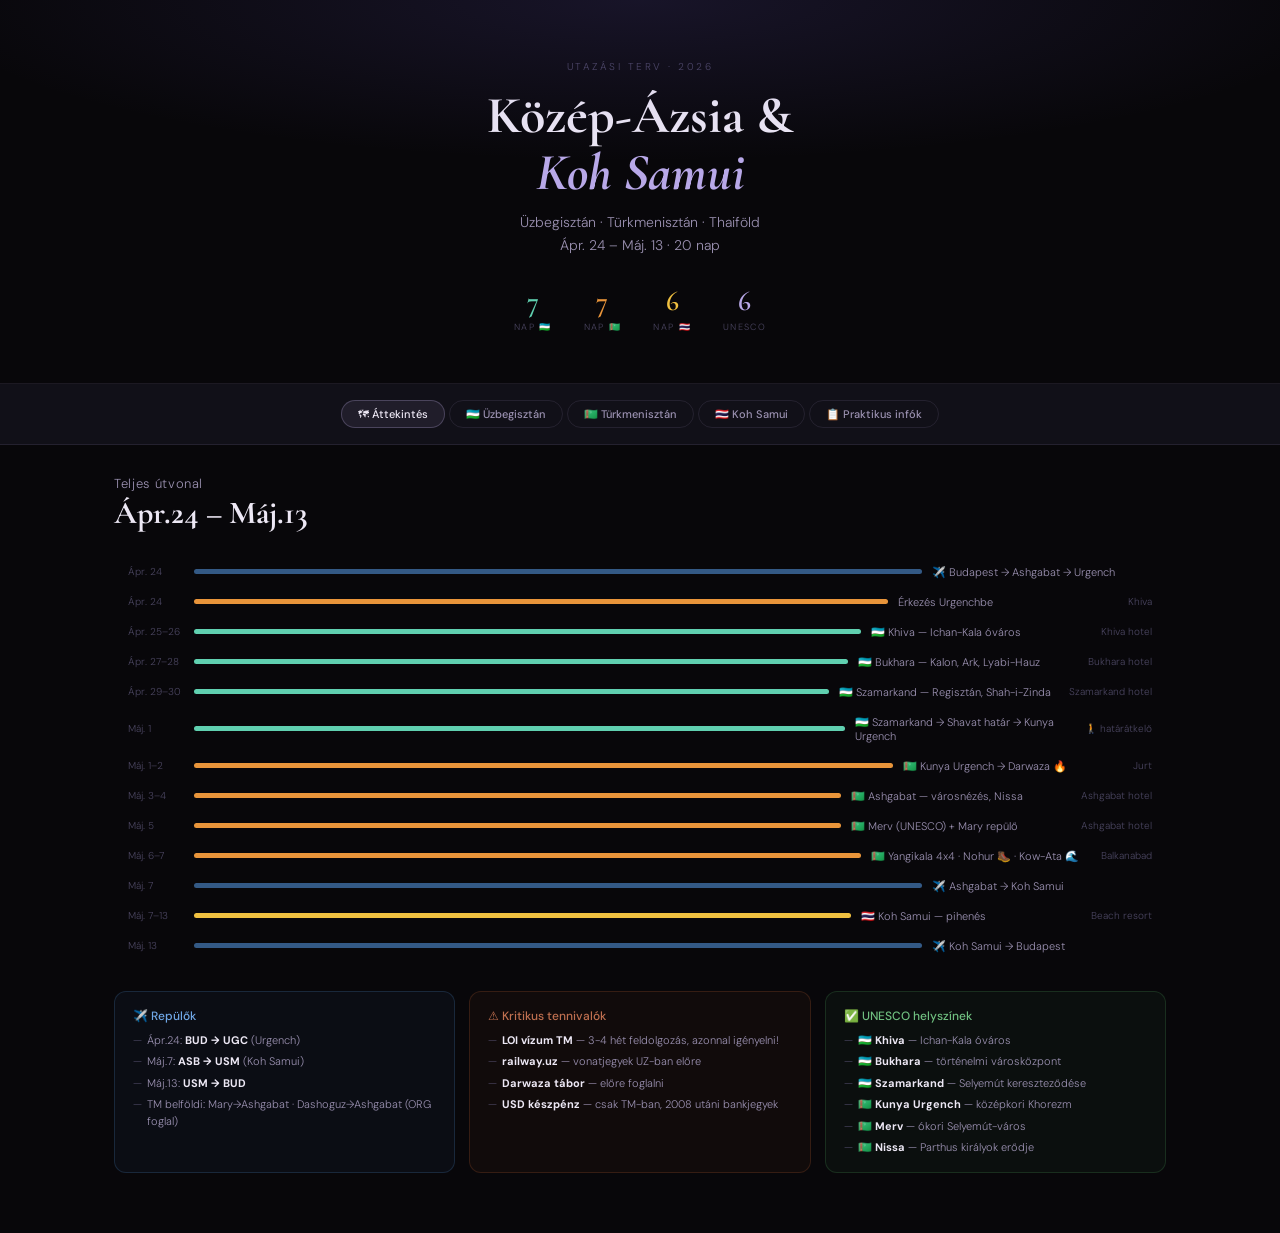
==== trips/Kozep Azsia/index.html @ 088566a8 "refactor trip structure + move central asia" ====
<!DOCTYPE html>
<html lang="hu">
<head>
<meta charset="UTF-8">
<meta name="viewport" content="width=device-width, initial-scale=1.0">
<title>Közép-Ázsia + Koh Samui · Ápr.24 – Máj.13</title>
<link href="https://fonts.googleapis.com/css2?family=Cormorant+Garamond:ital,wght@0,400;0,600;0,700;1,400&family=DM+Sans:wght@300;400;500&display=swap" rel="stylesheet">
<style>
*,*::before,*::after{margin:0;padding:0;box-sizing:border-box;}
:root{
  --bg:#08070A;
  --s1:#111018;
  --s2:#181520;
  --s3:#201D2A;
  --border:rgba(200,185,240,0.10);
  --border2:rgba(200,185,240,0.06);
  --text:#EDE8F5;
  --muted:#9A90B0;
  --dim:#4A4560;
  --sand:#C8B87A;

  --uz:#60D0B0;    /* Üzbegisztán = türkiz */
  --tm:#E8943A;    /* Türkmenisztán = narancs */
  --th:#F0C040;    /* Thaiföld = arany */
  --fly:#5090D8;
  --train:#C8901A;
  --car:#50A860;
  --walk:#A0A050;
}

html{scroll-behavior:smooth;}
body{background:var(--bg);color:var(--text);font-family:'DM Sans',sans-serif;font-weight:300;min-height:100vh;}

/* ── HERO ── */
.hero{
  padding:60px 40px 50px;
  text-align:center;
  position:relative;
  overflow:hidden;
  border-bottom:1px solid var(--border);
}
.hero::before{
  content:'';position:absolute;inset:0;
  background:radial-gradient(ellipse 80% 60% at 50% 0%, rgba(96,80,180,0.18) 0%, transparent 70%);
  pointer-events:none;
}
.hero-eyebrow{
  font-size:10px;letter-spacing:.25em;text-transform:uppercase;color:var(--dim);margin-bottom:14px;
}
.hero h1{
  font-family:'Cormorant Garamond',serif;
  font-size:clamp(28px,5vw,52px);
  font-weight:700;color:#EDE8F5;
  line-height:1.1;margin-bottom:10px;
}
.hero h1 em{font-style:italic;color:#B8A8E8;}
.hero-sub{font-size:14px;color:var(--muted);margin-bottom:28px;line-height:1.6;}
.hero-stats{display:flex;gap:32px;justify-content:center;flex-wrap:wrap;}
.stat{display:flex;flex-direction:column;align-items:center;gap:3px;}
.stat-val{font-family:'Cormorant Garamond',serif;font-size:28px;font-weight:600;}
.stat-lbl{font-size:9px;letter-spacing:.15em;text-transform:uppercase;color:var(--dim);}
.stat.uz .stat-val{color:var(--uz);}
.stat.tm .stat-val{color:var(--tm);}
.stat.th .stat-val{color:var(--th);}
.stat.total .stat-val{color:#B8A8E8;}

/* ── NAV TABS ── */
.nav-tabs{
  display:flex;justify-content:center;gap:4px;padding:16px 20px;
  border-bottom:1px solid var(--border);background:var(--s1);
  position:sticky;top:0;z-index:20;flex-wrap:wrap;
}
.tab-btn{
  padding:6px 16px;border-radius:100px;border:1px solid var(--border);
  background:transparent;color:var(--muted);font-family:'DM Sans',sans-serif;
  font-size:11px;font-weight:500;cursor:pointer;transition:all .2s;white-space:nowrap;
}
.tab-btn:hover{border-color:var(--border);background:var(--s2);color:var(--text);}
.tab-btn.active{background:var(--s3);color:var(--text);border-color:rgba(200,185,240,.25);}
.tab-btn.uz{--hc:var(--uz);}
.tab-btn.tm{--hc:var(--tm);}
.tab-btn.th{--hc:var(--th);}
.tab-btn.uz.active,.tab-btn.uz:hover{border-color:var(--uz);color:var(--uz);}
.tab-btn.tm.active,.tab-btn.tm:hover{border-color:var(--tm);color:var(--tm);}
.tab-btn.th.active,.tab-btn.th:hover{border-color:var(--th);color:var(--th);}

/* ── SECTIONS ── */
.section{display:none;padding:32px 24px 60px;max-width:1100px;margin:0 auto;}
.section.active{display:block;}

/* ── SECTION HEADER ── */
.sec-head{display:flex;align-items:flex-end;justify-content:space-between;gap:16px;margin-bottom:28px;flex-wrap:wrap;}
.sec-head h2{font-family:'Cormorant Garamond',serif;font-size:32px;font-weight:700;line-height:1.1;}
.sec-head h2 span{display:block;font-size:13px;font-weight:300;font-family:'DM Sans',sans-serif;color:var(--muted);margin-bottom:4px;letter-spacing:.05em;}
.country-badge{padding:5px 14px;border-radius:100px;font-size:11px;font-weight:500;border:1px solid;}
.uz-badge{border-color:var(--uz);color:var(--uz);background:rgba(96,208,176,.08);}
.tm-badge{border-color:var(--tm);color:var(--tm);background:rgba(232,148,58,.08);}
.th-badge{border-color:var(--th);color:var(--th);background:rgba(240,192,64,.08);}

/* ── FLIGHT CARD ── */
.flight-card{
  display:flex;align-items:center;gap:16px;padding:14px 18px;
  border-radius:12px;border:1px solid rgba(80,144,216,.2);
  background:rgba(80,144,216,.05);margin-bottom:20px;flex-wrap:wrap;
}
.flight-card .fc-icon{font-size:20px;flex-shrink:0;}
.flight-card .fc-main{flex:1;}
.flight-card .fc-route{font-size:14px;font-weight:500;color:var(--text);}
.flight-card .fc-detail{font-size:11px;color:var(--muted);margin-top:2px;}
.flight-card .fc-date{font-family:'Cormorant Garamond',serif;font-size:16px;color:#5090D8;flex-shrink:0;}

/* ── DAY CARDS ── */
.days{display:flex;flex-direction:column;gap:16px;}
.day-card{
  border-radius:14px;border:1px solid var(--border2);
  background:var(--s1);overflow:hidden;
  transition:border-color .2s;
}
.day-card:hover{border-color:var(--border);}

.day-head{
  display:flex;align-items:center;gap:14px;padding:14px 18px;
  cursor:pointer;user-select:none;
}
.day-num{
  font-family:'Cormorant Garamond',serif;font-size:28px;font-weight:700;
  line-height:1;flex-shrink:0;width:42px;text-align:center;
}
.day-uz .day-num{color:var(--uz);}
.day-tm .day-num{color:var(--tm);}
.day-th .day-num{color:var(--th);}
.day-head-info{flex:1;}
.day-date{font-size:9px;letter-spacing:.12em;text-transform:uppercase;color:var(--dim);margin-bottom:2px;}
.day-title{font-size:14px;font-weight:500;color:var(--text);line-height:1.3;}
.day-sub{font-size:11px;color:var(--muted);margin-top:2px;}
.day-tags{display:flex;gap:5px;flex-wrap:wrap;margin-top:5px;}
.tag{display:inline-block;padding:2px 8px;border-radius:4px;font-size:9px;font-weight:500;}
.tag-hotel{background:rgba(80,144,216,.15);color:#70A0E0;}
.tag-unesco{background:rgba(200,160,60,.15);color:#D0B060;}
.tag-nature{background:rgba(80,160,80,.15);color:#70C080;}
.tag-food{background:rgba(200,80,80,.15);color:#D08080;}
.tag-transit{background:rgba(160,160,80,.15);color:#C0C060;}
.tag-fire{background:rgba(200,80,30,.15);color:#D08050;}
.chevron{font-size:12px;color:var(--dim);transition:transform .3s;flex-shrink:0;}
.day-card.open .chevron{transform:rotate(180deg);}

.day-body{display:none;padding:0 18px 16px;}
.day-card.open .day-body{display:block;}

/* Activities */
.activities{display:flex;flex-direction:column;gap:0;}
.act{display:flex;gap:12px;padding:8px 0;border-bottom:1px solid var(--border2);}
.act:last-child{border-bottom:none;}
.act-time{font-size:10px;color:var(--dim);width:46px;flex-shrink:0;padding-top:2px;text-align:right;}
.act-icon{font-size:16px;flex-shrink:0;width:22px;text-align:center;padding-top:1px;}
.act-content{flex:1;}
.act-name{font-size:12px;font-weight:500;color:var(--text);line-height:1.3;}
.act-detail{font-size:10px;color:var(--muted);margin-top:2px;line-height:1.5;}
.act-pill{display:inline-flex;align-items:center;gap:2px;padding:1px 6px;border-radius:3px;font-size:8.5px;font-weight:500;margin-top:3px;}
.pill-fly{background:rgba(80,144,216,.2);color:#70A8E8;}
.pill-train{background:rgba(200,144,26,.2);color:#D0A030;}
.pill-car{background:rgba(80,168,96,.2);color:#70C080;}
.pill-walk{background:rgba(160,160,60,.2);color:#C0C050;}
.pill-4x4{background:rgba(160,120,40,.2);color:#C09050;}
.tip-box{margin-top:8px;padding:8px 12px;border-radius:8px;background:rgba(200,185,240,.05);border-left:2px solid rgba(200,185,240,.2);font-size:10px;color:var(--muted);line-height:1.5;}
.tip-box strong{color:var(--text);}

/* ── NOTES SECTION ── */
.notes-grid{display:grid;grid-template-columns:repeat(auto-fill,minmax(280px,1fr));gap:14px;margin-top:20px;}
.note-card{padding:16px 18px;border-radius:12px;border:1px solid var(--border2);background:var(--s1);}
.note-card h3{font-size:12px;font-weight:500;color:var(--text);margin-bottom:8px;display:flex;align-items:center;gap:6px;}
.note-card ul{list-style:none;display:flex;flex-direction:column;gap:5px;}
.note-card li{font-size:11px;color:var(--muted);padding-left:14px;position:relative;line-height:1.5;}
.note-card li::before{content:'—';position:absolute;left:0;color:var(--dim);}
.note-card li strong{color:var(--text);}
.warn{border-color:rgba(200,100,50,.2);background:rgba(200,100,50,.05);}
.warn h3{color:#C07050;}
.info-c{border-color:rgba(80,144,216,.2);background:rgba(80,144,216,.05);}
.info-c h3{color:#70A8E8;}
.good{border-color:rgba(80,168,96,.2);background:rgba(80,168,96,.05);}
.good h3{color:#70C080;}

/* ── TIMELINE OVERVIEW ── */
.timeline{display:flex;flex-direction:column;gap:4px;margin-bottom:32px;}
.tl-row{display:flex;align-items:center;gap:10px;padding:6px 14px;border-radius:8px;}
.tl-row:hover{background:var(--s2);}
.tl-date{font-size:10px;color:var(--dim);width:56px;flex-shrink:0;}
.tl-bar{flex:1;height:5px;border-radius:3px;min-width:4px;}
.tl-label{font-size:11px;color:var(--muted);width:220px;}
.tl-loc{font-size:10px;color:var(--dim);}
.tl-bar.uz{background:var(--uz);}
.tl-bar.tm{background:var(--tm);}
.tl-bar.th{background:var(--th);}
.tl-bar.fly{background:var(--fly);opacity:.6;}

/* ── SCROLL ANIM ── */
@keyframes fadeUp{from{opacity:0;transform:translateY(12px);}to{opacity:1;transform:translateY(0);}}
.day-card{animation:fadeUp .4s ease both;}
.day-card:nth-child(1){animation-delay:.05s;}
.day-card:nth-child(2){animation-delay:.10s;}
.day-card:nth-child(3){animation-delay:.15s;}
.day-card:nth-child(4){animation-delay:.20s;}
.day-card:nth-child(5){animation-delay:.25s;}
.day-card:nth-child(6){animation-delay:.30s;}
.day-card:nth-child(7){animation-delay:.35s;}

@media(max-width:600px){
  .hero{padding:40px 20px 36px;}
  .section{padding:24px 16px 48px;}
  .day-head{padding:12px 14px;}
}
</style>
</head>
<body>

<!-- ═══ HERO ═══ -->
<div class="hero">
  <div class="hero-eyebrow">Utazási terv · 2026</div>
  <h1>Közép-Ázsia &<br><em>Koh Samui</em></h1>
  <div class="hero-sub">Üzbegisztán · Türkmenisztán · Thaiföld<br>Ápr. 24 – Máj. 13 · 20 nap</div>
  <div class="hero-stats">
    <div class="stat uz"><div class="stat-val">7</div><div class="stat-lbl">nap 🇺🇿</div></div>
    <div class="stat tm"><div class="stat-val">7</div><div class="stat-lbl">nap 🇹🇲</div></div>
    <div class="stat th"><div class="stat-val">6</div><div class="stat-lbl">nap 🇹🇭</div></div>
    <div class="stat total"><div class="stat-val">6</div><div class="stat-lbl">UNESCO</div></div>
  </div>
</div>

<!-- ═══ NAV TABS ═══ -->
<div class="nav-tabs">
  <button class="tab-btn active" onclick="showTab('overview')">🗺 Áttekintés</button>
  <button class="tab-btn uz" onclick="showTab('uzbek')">🇺🇿 Üzbegisztán</button>
  <button class="tab-btn tm" onclick="showTab('turkmen')">🇹🇲 Türkmenisztán</button>
  <button class="tab-btn th" onclick="showTab('thailand')">🇹🇭 Koh Samui</button>
  <button class="tab-btn" onclick="showTab('notes')">📋 Praktikus infók</button>
</div>

<!-- ═══ OVERVIEW ═══ -->
<div class="section active" id="tab-overview">
  <div class="sec-head">
    <h2><span>Teljes útvonal</span>Ápr.24 – Máj.13</h2>
  </div>

  <div class="timeline">
    <div class="tl-row"><div class="tl-date">Ápr. 24</div><div class="tl-bar fly" style="width:30px"></div><div class="tl-label">✈️ Budapest → Ashgabat → Urgench</div></div>
    <div class="tl-row"><div class="tl-date">Ápr. 24</div><div class="tl-bar tm" style="width:8px"></div><div class="tl-label">Érkezés Urgenchbe</div><div class="tl-loc">Khiva</div></div>
    <div class="tl-row"><div class="tl-date">Ápr. 25–26</div><div class="tl-bar uz" style="width:60px"></div><div class="tl-label">🇺🇿 Khiva — Ichan-Kala óváros</div><div class="tl-loc">Khiva hotel</div></div>
    <div class="tl-row"><div class="tl-date">Ápr. 27–28</div><div class="tl-bar uz" style="width:60px"></div><div class="tl-label">🇺🇿 Bukhara — Kalon, Ark, Lyabi-Hauz</div><div class="tl-loc">Bukhara hotel</div></div>
    <div class="tl-row"><div class="tl-date">Ápr. 29–30</div><div class="tl-bar uz" style="width:60px"></div><div class="tl-label">🇺🇿 Szamarkand — Regisztán, Shah-i-Zinda</div><div class="tl-loc">Szamarkand hotel</div></div>
    <div class="tl-row"><div class="tl-date">Máj. 1</div><div class="tl-bar uz" style="width:30px"></div><div class="tl-label">🇺🇿 Szamarkand → Shavat határ → Kunya Urgench</div><div class="tl-loc">🚶 határátkelő</div></div>
    <div class="tl-row"><div class="tl-date">Máj. 1–2</div><div class="tl-bar tm" style="width:60px"></div><div class="tl-label">🇹🇲 Kunya Urgench → Darwaza 🔥</div><div class="tl-loc">Jurt</div></div>
    <div class="tl-row"><div class="tl-date">Máj. 3–4</div><div class="tl-bar tm" style="width:60px"></div><div class="tl-label">🇹🇲 Ashgabat — városnézés, Nissa</div><div class="tl-loc">Ashgabat hotel</div></div>
    <div class="tl-row"><div class="tl-date">Máj. 5</div><div class="tl-bar tm" style="width:30px"></div><div class="tl-label">🇹🇲 Merv (UNESCO) + Mary repülő</div><div class="tl-loc">Ashgabat hotel</div></div>
    <div class="tl-row"><div class="tl-date">Máj. 6–7</div><div class="tl-bar tm" style="width:60px"></div><div class="tl-label">🇹🇲 Yangikala 4x4 · Nohur 🥾 · Kow-Ata 🌊</div><div class="tl-loc">Balkanabad</div></div>
    <div class="tl-row"><div class="tl-date">Máj. 7</div><div class="tl-bar fly" style="width:30px"></div><div class="tl-label">✈️ Ashgabat → Koh Samui</div></div>
    <div class="tl-row"><div class="tl-date">Máj. 7–13</div><div class="tl-bar th" style="width:120px"></div><div class="tl-label">🇹🇭 Koh Samui — pihenés</div><div class="tl-loc">Beach resort</div></div>
    <div class="tl-row"><div class="tl-date">Máj. 13</div><div class="tl-bar fly" style="width:30px"></div><div class="tl-label">✈️ Koh Samui → Budapest</div></div>
  </div>

  <div class="notes-grid">
    <div class="note-card info-c">
      <h3>✈️ Repülők</h3>
      <ul>
        <li>Ápr.24: <strong>BUD → UGC</strong> (Urgench)</li>
        <li>Máj.7: <strong>ASB → USM</strong> (Koh Samui)</li>
        <li>Máj.13: <strong>USM → BUD</strong></li>
        <li>TM belföldi: Mary→Ashgabat · Dashoguz→Ashgabat (ORG foglal)</li>
      </ul>
    </div>
    <div class="note-card warn">
      <h3>⚠ Kritikus tennivalók</h3>
      <ul>
        <li><strong>LOI vízum TM</strong> — 3-4 hét feldolgozás, azonnal igényelni!</li>
        <li><strong>railway.uz</strong> — vonatjegyek UZ-ban előre</li>
        <li><strong>Darwaza tábor</strong> — előre foglalni</li>
        <li><strong>USD készpénz</strong> — csak TM-ban, 2008 utáni bankjegyek</li>
      </ul>
    </div>
    <div class="note-card good">
      <h3>✅ UNESCO helyszínek</h3>
      <ul>
        <li>🇺🇿 <strong>Khiva</strong> — Ichan-Kala óváros</li>
        <li>🇺🇿 <strong>Bukhara</strong> — történelmi városközpont</li>
        <li>🇺🇿 <strong>Szamarkand</strong> — Selyemút kereszteződése</li>
        <li>🇹🇲 <strong>Kunya Urgench</strong> — középkori Khorezm</li>
        <li>🇹🇲 <strong>Merv</strong> — ókori Selyemút-város</li>
        <li>🇹🇲 <strong>Nissa</strong> — Parthus királyok erődje</li>
      </ul>
    </div>
  </div>
</div>

<!-- ═══ ÜZBEGISZTÁN ═══ -->
<div class="section" id="tab-uzbek">
  <div class="sec-head">
    <h2><span>Ápr. 24 – Máj. 1 · 7 nap</span>🇺🇿 Üzbegisztán</h2>
    <span class="country-badge uz-badge">Khiva · Bukhara · Szamarkand</span>
  </div>

  <!-- Repülő info -->
  <div class="flight-card">
    <div class="fc-icon">✈️</div>
    <div class="fc-main">
      <div class="fc-route">Budapest (BUD) → Urgench (UGC)</div>
      <div class="fc-detail">Valószínűleg Isztambulon vagy Moszkvián át · Urgenchből taxi Khivába (~20 perc)</div>
    </div>
    <div class="fc-date">Ápr. 24</div>
  </div>

  <div class="days">

    <!-- NAP 1 -->
    <div class="day-card day-uz open">
      <div class="day-head" onclick="toggleDay(this)">
        <div class="day-num">1</div>
        <div class="day-head-info">
          <div class="day-date">Április 24 · Csütörtök</div>
          <div class="day-title">Érkezés — Urgench → Khiva</div>
          <div class="day-sub">Éjszakai érkezés · szállás Khivában</div>
          <div class="day-tags"><span class="tag tag-hotel">🛏 Khiva hotel</span><span class="tag tag-transit">✈️ érkezés</span></div>
        </div>
        <div class="chevron">▼</div>
      </div>
      <div class="day-body">
        <div class="activities">
          <div class="act"><div class="act-time">este</div><div class="act-icon">✈️</div><div class="act-content"><div class="act-name">Urgench repülőtér (UGC) érkezés</div><div class="act-detail">Taxi Urgenchből Khivába — kb. 20 perc, ~5-8 USD</div><span class="act-pill pill-car">🚗 taxi</span></div></div>
          <div class="act"><div class="act-time">éjjel</div><div class="act-icon">🏨</div><div class="act-content"><div class="act-name">Khiva hotel — bejelentkezés</div><div class="act-detail">Ha még nyitva az Ichan-Kala, érdemes egy rövid esti sétát tenni — kivilágítva gyönyörű</div></div></div>
        </div>
        <div class="tip-box"><strong>Tipp:</strong> Szállj az óváros falain belül (Ichan-Kala) ha lehet — teljesen más élmény, mint kívülről.</div>
      </div>
    </div>

    <!-- NAP 2 -->
    <div class="day-card day-uz">
      <div class="day-head" onclick="toggleDay(this)">
        <div class="day-num">2</div>
        <div class="day-head-info">
          <div class="day-date">Április 25 · Péntek</div>
          <div class="day-title">Khiva — Ichan-Kala teljes nap</div>
          <div class="day-sub">UNESCO óváros · falak tetején séta</div>
          <div class="day-tags"><span class="tag tag-unesco">★ UNESCO</span><span class="tag tag-hotel">🛏 Khiva hotel</span></div>
        </div>
        <div class="chevron">▼</div>
      </div>
      <div class="day-body">
        <div class="activities">
          <div class="act"><div class="act-time">reggel</div><div class="act-icon">🕌</div><div class="act-content"><div class="act-name">Kalta Minor minaret</div><div class="act-detail">A befejezetlen türkizkék csíkos minaret — Khiva ikonja</div></div></div>
          <div class="act"><div class="act-time">délelőtt</div><div class="act-icon">🏛</div><div class="act-content"><div class="act-name">Djuma mecset + Pahlavon Mahmud mauzóleum</div><div class="act-detail">212 oszlopos mecset (különböző korokból) · Khiva védőszentjének síremléke türkizkék kupolával</div></div></div>
          <div class="act"><div class="act-time">dél</div><div class="act-icon">🍽</div><div class="act-content"><div class="act-name">Ebéd az óvárosban</div><div class="act-detail">Helyi éttermek a falak között · Plov, lagman, samsa</div></div></div>
          <div class="act"><div class="act-time">délután</div><div class="act-icon">🚶</div><div class="act-content"><div class="act-name">Falak tetején séta + keleti kapu</div><div class="act-detail">Körbesétálhatod az óvárost a falakon · panoráma a sivatagra</div></div></div>
          <div class="act"><div class="act-time">este</div><div class="act-icon">🌙</div><div class="act-content"><div class="act-name">Esti séta kivilágítva</div><div class="act-detail">Az Ichan-Kala este a legszebb — szinte üres, mesebeli hangulat</div></div></div>
        </div>
        <div class="tip-box"><strong>Belépő:</strong> Az Ichan-Kalába egy kombinált jeggyel lehet belépni (~25 USD), ami a legtöbb épületet lefedi. Alkudni nem érdemes — fix ár.</div>
      </div>
    </div>

    <!-- NAP 3 -->
    <div class="day-card day-uz">
      <div class="day-head" onclick="toggleDay(this)">
        <div class="day-num">3</div>
        <div class="day-head-info">
          <div class="day-date">Április 26 · Szombat</div>
          <div class="day-title">Khiva → Bukhara</div>
          <div class="day-sub">Autóval (~5 ó) vagy éjszakai vonattal</div>
          <div class="day-tags"><span class="tag tag-transit">🚗 transzfer</span><span class="tag tag-hotel">🛏 Bukhara hotel</span></div>
        </div>
        <div class="chevron">▼</div>
      </div>
      <div class="day-body">
        <div class="activities">
          <div class="act"><div class="act-time">reggel</div><div class="act-icon">🏨</div><div class="act-content"><div class="act-name">Khiva checkout</div><div class="act-detail">Reggeli után indulás</div></div></div>
          <div class="act"><div class="act-time">egész nap</div><div class="act-icon">🚗</div><div class="act-content"><div class="act-name">Khiva → Bukhara autóval</div><div class="act-detail">~450 km, 5-6 óra · sivatagi táj · opcionális megálló Amudarjánál</div><span class="act-pill pill-car">🚗 ~5-6 óra</span></div></div>
          <div class="act"><div class="act-time">este</div><div class="act-icon">🏨</div><div class="act-content"><div class="act-name">Bukhara érkezés · Lyabi-Hauz tér este</div><div class="act-detail">A téren vacsora — este nagyon élénk, helyi és turista vegyesen</div></div></div>
        </div>
        <div class="tip-box"><strong>Alternatíva:</strong> Éjszakai vonat Khivából (Urgenchből indul) Bukharába — olcsóbb, de hosszabb (~9 ó). Ha nem bánod a vonatos éjszakát, reggel frissen érkezel Bukharába.</div>
      </div>
    </div>

    <!-- NAP 4 -->
    <div class="day-card day-uz">
      <div class="day-head" onclick="toggleDay(this)">
        <div class="day-num">4</div>
        <div class="day-head-info">
          <div class="day-date">Április 27 · Vasárnap</div>
          <div class="day-title">Bukhara — Poi-Kalon + Ark</div>
          <div class="day-sub">UNESCO · Közép-Ázsia legszebb mecsetegyüttese</div>
          <div class="day-tags"><span class="tag tag-unesco">★ UNESCO</span><span class="tag tag-hotel">🛏 Bukhara hotel</span></div>
        </div>
        <div class="chevron">▼</div>
      </div>
      <div class="day-body">
        <div class="activities">
          <div class="act"><div class="act-time">reggel</div><div class="act-icon">🕌</div><div class="act-content"><div class="act-name">Poi-Kalon együttes</div><div class="act-detail">Kalon minaret (47 m, 1127) + Kalon mecset + Mir-i-Arab medressa — egymással szemben, lélegzetelállító</div></div></div>
          <div class="act"><div class="act-time">délelőtt</div><div class="act-icon">🏰</div><div class="act-content"><div class="act-name">Ark citadella</div><div class="act-detail">2000+ éves erőd, Bukhara emírjeinek palotája · múzeum belül</div></div></div>
          <div class="act"><div class="act-time">dél</div><div class="act-icon">🍽</div><div class="act-content"><div class="act-name">Ebéd — Lyabi-Hauz tér</div><div class="act-detail">A medencés téren több jó étterem · Plov kötelező Bukharában</div></div></div>
          <div class="act"><div class="act-time">délután</div><div class="act-icon">🕍</div><div class="act-content"><div class="act-name">Kalon minaretre felmászni</div><div class="act-detail">Engedéllyel felmászható — panoráma az egész óvárosra</div></div></div>
          <div class="act"><div class="act-time">este</div><div class="act-icon">🛍</div><div class="act-content"><div class="act-name">Régi bazárok + kézműves boltok</div><div class="act-detail">Tim Abdullakhan · Toki bazárok · selyem, kerámia, szőnyeg</div></div></div>
        </div>
      </div>
    </div>

    <!-- NAP 5 -->
    <div class="day-card day-uz">
      <div class="day-head" onclick="toggleDay(this)">
        <div class="day-num">5</div>
        <div class="day-head-info">
          <div class="day-date">Április 28 · Hétfő</div>
          <div class="day-title">Bukhara → Szamarkand</div>
          <div class="day-sub">Afrosiyob gyorsvonat · 2,5 óra</div>
          <div class="day-tags"><span class="tag tag-transit">🚄 vonat</span><span class="tag tag-hotel">🛏 Szamarkand hotel</span></div>
        </div>
        <div class="chevron">▼</div>
      </div>
      <div class="day-body">
        <div class="activities">
          <div class="act"><div class="act-time">reggel</div><div class="act-icon">🚄</div><div class="act-content"><div class="act-name">Afrosiyob vonat Bukharából Szamarkandba</div><div class="act-detail">~2,5 óra · kellemes utazás · railway.uz-on előre foglalj</div><span class="act-pill pill-train">🚄 Afrosiyob ~2,5 ó</span></div></div>
          <div class="act"><div class="act-time">délután</div><div class="act-icon">🏛</div><div class="act-content"><div class="act-name">Regisztán tér — első látogatás</div><div class="act-detail">3 medressa egymással szemben · Szamarkand lelke · este még szebb kivilágítva</div></div></div>
          <div class="act"><div class="act-time">este</div><div class="act-icon">✨</div><div class="act-content"><div class="act-name">Regisztán tér este · kivilágítás</div><div class="act-detail">Az egész utazás egyik csúcspontja — este különösen lenyűgöző</div></div></div>
        </div>
        <div class="tip-box"><strong>Vonatjegy:</strong> railway.uz · Bukhara (Kagan) → Samarkand · Afrosiyob vagy Sharq járat · Foglalj legalább 1-2 héttel előre!</div>
      </div>
    </div>

    <!-- NAP 6 -->
    <div class="day-card day-uz">
      <div class="day-head" onclick="toggleDay(this)">
        <div class="day-num">6</div>
        <div class="day-head-info">
          <div class="day-date">Április 29 · Kedd</div>
          <div class="day-title">Szamarkand — Shah-i-Zinda + Gur-e-Amir</div>
          <div class="day-sub">UNESCO · Timur mauzóleuma · kékcsempés nekropolisz</div>
          <div class="day-tags"><span class="tag tag-unesco">★ UNESCO</span><span class="tag tag-hotel">🛏 Szamarkand hotel</span></div>
        </div>
        <div class="chevron">▼</div>
      </div>
      <div class="day-body">
        <div class="activities">
          <div class="act"><div class="act-time">reggel</div><div class="act-icon">🕌</div><div class="act-content"><div class="act-name">Shah-i-Zinda nekropolisz</div><div class="act-detail">Egymás melletti mauzóleumok sora kék-türkiz csempékkel · a leglátványosabb helyszín Szamarkandban</div></div></div>
          <div class="act"><div class="act-time">délelőtt</div><div class="act-icon">👑</div><div class="act-content"><div class="act-name">Gur-e-Amir mauzóleum</div><div class="act-detail">Timur (Tamerlán) és utódainak síremléke · hatalmas bordás kupola</div></div></div>
          <div class="act"><div class="act-time">dél</div><div class="act-icon">🍽</div><div class="act-content"><div class="act-name">Ebéd a városban</div></div></div>
          <div class="act"><div class="act-time">délután</div><div class="act-icon">🕌</div><div class="act-content"><div class="act-name">Bibi-Khanym mecset</div><div class="act-detail">Timur hatalmas mecsetje · részben rekonstruált · impozáns méretű</div></div></div>
          <div class="act"><div class="act-time">este</div><div class="act-icon">🌙</div><div class="act-content"><div class="act-name">Regisztán tér este · fény-hang show</div><div class="act-detail">Ha van fény-hang show azon a napon, kötelező megnézni</div></div></div>
        </div>
      </div>
    </div>

    <!-- NAP 7 -->
    <div class="day-card day-uz">
      <div class="day-head" onclick="toggleDay(this)">
        <div class="day-num">7</div>
        <div class="day-head-info">
          <div class="day-date">Április 30 · Szerda</div>
          <div class="day-title">Szamarkand → Shavat határ</div>
          <div class="day-sub">Autóval a TM határig · délután átkelés</div>
          <div class="day-tags"><span class="tag tag-transit">🚶 határátkelő</span></div>
        </div>
        <div class="chevron">▼</div>
      </div>
      <div class="day-body">
        <div class="activities">
          <div class="act"><div class="act-time">reggel</div><div class="act-icon">🏨</div><div class="act-content"><div class="act-name">Szamarkand checkout</div><div class="act-detail">Reggeli után indulás a határ felé</div></div></div>
          <div class="act"><div class="act-time">egész nap</div><div class="act-icon">🚗</div><div class="act-content"><div class="act-name">Szamarkand → Shavat/Shabat határátkelő</div><div class="act-detail">~350 km · autóval ~4-5 óra · Urgench/Nukus irányba</div><span class="act-pill pill-car">🚗 ~4-5 óra</span></div></div>
          <div class="act"><div class="act-time">délután</div><div class="act-icon">🚶</div><div class="act-content"><div class="act-name">Shavat határátkelő — Türkmenisztánba lépés</div><div class="act-detail">2-4 óra várakozás lehet · LOI és útlevél előkészítve · türelmet igényel</div><span class="act-pill pill-walk">🚶 határátkelő</span></div></div>
          <div class="act"><div class="act-time">este</div><div class="act-icon">🏨</div><div class="act-content"><div class="act-name">🇹🇲 Türkmenisztán — fogadás és szállás</div><div class="act-detail">Az ORG guide vár a türkmén oldalon · Dashoguz hotel vagy Kunya Urgench</div></div></div>
        </div>
        <div class="tip-box"><strong>Fontos:</strong> A Shavat határátkelő lassú lehet. Legyen nálad nyomtatva az LOI, az útlevél érvényes, és USD készpénz a vízum díjra (85+4 USD) és migrációs adóra (10+4 USD).</div>
      </div>
    </div>

  </div>
</div>

<!-- ═══ TÜRKMENISZTÁN ═══ -->
<div class="section" id="tab-turkmen">
  <div class="sec-head">
    <h2><span>Máj. 1 – Máj. 7 · 7 nap</span>🇹🇲 Türkmenisztán</h2>
    <span class="country-badge tm-badge">ORG Final program alapján</span>
  </div>

  <div class="days">

    <!-- NAP 1 TM -->
    <div class="day-card day-tm open">
      <div class="day-head" onclick="toggleDay(this)">
        <div class="day-num">1</div>
        <div class="day-head-info">
          <div class="day-date">Május 1 · Péntek</div>
          <div class="day-title">Kunya Urgench (UNESCO)</div>
          <div class="day-sub">Határ után — középkori Khorezm főváros</div>
          <div class="day-tags"><span class="tag tag-unesco">★ UNESCO</span><span class="tag tag-hotel">🛏 Dashoguz hotel</span></div>
        </div>
        <div class="chevron">▼</div>
      </div>
      <div class="day-body">
        <div class="activities">
          <div class="act"><div class="act-time">délelőtt</div><div class="act-icon">🕌</div><div class="act-content"><div class="act-name">Kunya Urgench — teljes UNESCO látogatás</div><div class="act-detail">Kutlug Timur minaret (62 m, Közép-Ázsia legmagasabb) · Tyurabek-Khanum mauzóleum · Sultan Tekesh · Fakhreddin Razi</div></div></div>
          <div class="act"><div class="act-time">este</div><div class="act-icon">🏨</div><div class="act-content"><div class="act-name">Dashoguz hotel</div><div class="act-detail">Az ORG guide-dal továbbtervezés</div></div></div>
        </div>
      </div>
    </div>

    <!-- NAP 2 TM -->
    <div class="day-card day-tm">
      <div class="day-head" onclick="toggleDay(this)">
        <div class="day-num">2</div>
        <div class="day-head-info">
          <div class="day-date">Május 2 · Szombat</div>
          <div class="day-title">Dashoguz → Darwaza 🔥</div>
          <div class="day-sub">Karakum sivatag · "Pokol Kapuja" · jurt éjszaka</div>
          <div class="day-tags"><span class="tag tag-fire">🔥 Darwaza</span><span class="tag tag-hotel">🛏 Jurt tábor</span></div>
        </div>
        <div class="chevron">▼</div>
      </div>
      <div class="day-body">
        <div class="activities">
          <div class="act"><div class="act-time">reggel</div><div class="act-icon">🚗</div><div class="act-content"><div class="act-name">Dashoguz → Darwaza</div><div class="act-detail">~5 óra autóút a Karakum sivatagon át</div><span class="act-pill pill-car">🚗 ~5 ó sivatag</span></div></div>
          <div class="act"><div class="act-time">napkelte</div><div class="act-icon">🔥</div><div class="act-content"><div class="act-name">Darwaza gázkráter — első látogatás nappal</div><div class="act-detail">70 m széles, 1971 óta ég folyamatosan · nappal is látványos</div></div></div>
          <div class="act"><div class="act-time">este</div><div class="act-icon">🍖</div><div class="act-content"><div class="act-name">BBQ vacsora a kráter közelében</div><div class="act-detail">Tradicionális türkmén BBQ · csillagos ég</div></div></div>
          <div class="act"><div class="act-time">éjjel</div><div class="act-icon">🌙</div><div class="act-content"><div class="act-name">Kráter éjjel — kötelező séta</div><div class="act-detail">A legintenzívebb élmény — a tűz éjjel messzire látszik, hőt érezni</div></div></div>
        </div>
        <div class="tip-box"><strong>Praktikus:</strong> Hozz fejlámpát, szél elleni kabátot (éjjel hideg a sivatagban). A jurttáborban nincs zuhany, alapvető WC van. Előre foglalj!</div>
      </div>
    </div>

    <!-- NAP 3 TM -->
    <div class="day-card day-tm">
      <div class="day-head" onclick="toggleDay(this)">
        <div class="day-num">3</div>
        <div class="day-head-info">
          <div class="day-date">Május 3 · Vasárnap</div>
          <div class="day-title">Darwaza → Ashgabat</div>
          <div class="day-sub">Két kis kráter útközben · városba érkezés</div>
          <div class="day-tags"><span class="tag tag-hotel">🛏 Ashgabat hotel</span></div>
        </div>
        <div class="chevron">▼</div>
      </div>
      <div class="day-body">
        <div class="activities">
          <div class="act"><div class="act-time">hajnal</div><div class="act-icon">🌅</div><div class="act-content"><div class="act-name">Kráter napfelkeltekor</div><div class="act-detail">Reggeli fény a kráter felett — fotózáshoz ideális</div></div></div>
          <div class="act"><div class="act-time">reggel</div><div class="act-icon">🚗</div><div class="act-content"><div class="act-name">Darwaza → Ashgabat · 2 kis kráter megállóval</div><div class="act-detail">Iszapkráter + vízkráter útközben · ~4 óra összesen</div><span class="act-pill pill-4x4">4x4 ~4 ó</span></div></div>
          <div class="act"><div class="act-time">este</div><div class="act-icon">🏙</div><div class="act-content"><div class="act-name">Ashgabat — fehér márványváros</div><div class="act-detail">Szállás, pihenés · este opcionálisan Alem Ferris kerék kivilágítva</div></div></div>
        </div>
      </div>
    </div>

    <!-- NAP 4 TM -->
    <div class="day-card day-tm">
      <div class="day-head" onclick="toggleDay(this)">
        <div class="day-num">4</div>
        <div class="day-head-info">
          <div class="day-date">Május 4 · Hétfő</div>
          <div class="day-title">Ashgabat városnézés + Nissa (UNESCO)</div>
          <div class="day-sub">Fehér márványváros · Kipchak mecset · Parthus romok</div>
          <div class="day-tags"><span class="tag tag-unesco">★ UNESCO</span><span class="tag tag-hotel">🛏 Ashgabat hotel</span></div>
        </div>
        <div class="chevron">▼</div>
      </div>
      <div class="day-body">
        <div class="activities">
          <div class="act"><div class="act-time">reggel</div><div class="act-icon">🕌</div><div class="act-content"><div class="act-name">Turkmenbashi Ruhi Mosque (Kipchak)</div><div class="act-detail">Közép-Ázsia legnagyobb mecsetje · Niyazov elnök mauzóleuma mellette</div></div></div>
          <div class="act"><div class="act-time">délelőtt</div><div class="act-icon">🏛</div><div class="act-content"><div class="act-name">Nissa (UNESCO) — Parthus erőd</div><div class="act-detail">Kr.e. 3 – Kr.u. 3. sz. · a Kopet-dag hegyek lábánál · kilátás Ashgabatra</div></div></div>
          <div class="act"><div class="act-time">délután</div><div class="act-icon">🏙</div><div class="act-content"><div class="act-name">Ashgabat városnézés</div><div class="act-detail">Semlegességi Ív · Függetlenségi Park · Gulistan bazár · fehér márványépületek</div></div></div>
          <div class="act"><div class="act-time">este</div><div class="act-icon">🎡</div><div class="act-content"><div class="act-name">Alem Center · Ferris kerék · Palace of Happiness</div><div class="act-detail">Guinness-rekord ferriskerék · éjjel kivilágítva különösen látványos</div></div></div>
        </div>
      </div>
    </div>

    <!-- NAP 5 TM -->
    <div class="day-card day-tm">
      <div class="day-head" onclick="toggleDay(this)">
        <div class="day-num">5</div>
        <div class="day-head-info">
          <div class="day-date">Május 5 · Kedd</div>
          <div class="day-title">✈️ Ashgabat → Merv (UNESCO) → Mary</div>
          <div class="day-sub">Selyemút legnagyobb városa · belföldi repülővel</div>
          <div class="day-tags"><span class="tag tag-unesco">★ UNESCO</span><span class="tag tag-transit">✈️ belföldi</span><span class="tag tag-hotel">🛏 Ashgabat hotel</span></div>
        </div>
        <div class="chevron">▼</div>
      </div>
      <div class="day-body">
        <div class="activities">
          <div class="act"><div class="act-time">hajnal</div><div class="act-icon">✈️</div><div class="act-content"><div class="act-name">✈️ Ashgabat → Mary (belföldi)</div><div class="act-detail">Korai reggeli járat · ~50 perc · az ORG foglalja</div><span class="act-pill pill-fly">✈️ belföldi</span></div></div>
          <div class="act"><div class="act-time">reggel</div><div class="act-icon">🏛</div><div class="act-content"><div class="act-name">Anau romváros útközben</div><div class="act-detail">7000 éves település romjai · Ashgabat közelében</div></div></div>
          <div class="act"><div class="act-time">délelőtt</div><div class="act-icon">🏟</div><div class="act-content"><div class="act-name">Merv (UNESCO) — teljes látogatás</div><div class="act-detail">Sultan Sanjar mauzóleum · Gyz Gala · Erk Gala · Oglan Gala · Yusuf Hamadani mecset · 4000 éves történelem</div></div></div>
          <div class="act"><div class="act-time">délután</div><div class="act-icon">✈️</div><div class="act-content"><div class="act-name">Mary repülőtér → ✈️ Ashgabat</div><span class="act-pill pill-fly">✈️ Mary → Ashgabat</span></div></div>
          <div class="act"><div class="act-time">este</div><div class="act-icon">🏨</div><div class="act-content"><div class="act-name">Ashgabat hotel · pihenés</div></div></div>
        </div>
      </div>
    </div>

    <!-- NAP 6 TM -->
    <div class="day-card day-tm">
      <div class="day-head" onclick="toggleDay(this)">
        <div class="day-num">6</div>
        <div class="day-head-info">
          <div class="day-date">Május 6 · Szerda</div>
          <div class="day-title">Ashgabat → Yangikala 4x4 → Balkanabad</div>
          <div class="day-sub">Karakum-kanyonok · 4x4 terepjáró · Gozli Ata</div>
          <div class="day-tags"><span class="tag tag-nature">🏔 Yangikala</span><span class="tag tag-hotel">🛏 Balkanabad hotel</span></div>
        </div>
        <div class="chevron">▼</div>
      </div>
      <div class="day-body">
        <div class="activities">
          <div class="act"><div class="act-time">reggel</div><div class="act-icon">🚗</div><div class="act-content"><div class="act-name">Ashgabat → Turkmenbashi irány → Yangikala</div><div class="act-detail">~390 km · reggel indulás · útközben Gozli Ata zarándokhely</div><span class="act-pill pill-4x4">4x4 ~390 km</span></div></div>
          <div class="act"><div class="act-time">délelőtt</div><div class="act-icon">🏔</div><div class="act-content"><div class="act-name">Yangikala kanyonok</div><div class="act-detail">Fehér-rózsaszín-narancs mészkősziklák · "Közép-Ázsia Grand Canyonja" · picnic ebéd</div></div></div>
          <div class="act"><div class="act-time">délután</div><div class="act-icon">🕌</div><div class="act-content"><div class="act-name">Gozli Ata zarándokhely</div><div class="act-detail">Helyi muzulmán zarándokhelyszín · különleges atmoszféra</div></div></div>
          <div class="act"><div class="act-time">este</div><div class="act-icon">🏨</div><div class="act-content"><div class="act-name">Balkanabad — Nebitchi hotel</div></div></div>
        </div>
      </div>
    </div>

    <!-- NAP 7 TM -->
    <div class="day-card day-tm">
      <div class="day-head" onclick="toggleDay(this)">
        <div class="day-num">7</div>
        <div class="day-head-info">
          <div class="day-date">Május 7 · Csütörtök</div>
          <div class="day-title">Nohur 🥾 + Kow-Ata 🌊 → Ashgabat ✈️</div>
          <div class="day-sub">Hegyifalu · 34°C barlangitó · repülő Koh Samui-ra</div>
          <div class="day-tags"><span class="tag tag-nature">🥾 Nohur</span><span class="tag tag-nature">🌊 Kow-Ata</span><span class="tag tag-transit">✈️ ASB→USM</span></div>
        </div>
        <div class="chevron">▼</div>
      </div>
      <div class="day-body">
        <div class="activities">
          <div class="act"><div class="act-time">reggel</div><div class="act-icon">🥾</div><div class="act-content"><div class="act-name">Nohur hegyifalu — gyalogos túra</div><div class="act-detail">Kopet-dag · öreg Chinar fa · törzsi temető kos szarvakkal · picnic</div><span class="act-pill pill-4x4">4x4</span></div></div>
          <div class="act"><div class="act-time">délután</div><div class="act-icon">🌊</div><div class="act-content"><div class="act-name">Kow-Ata barlangitó</div><div class="act-detail">Föld alatti ásványos tó · 34-37°C · úszni lehet · természetes wellness</div></div></div>
          <div class="act"><div class="act-time">este</div><div class="act-icon">🚗</div><div class="act-content"><div class="act-name">→ Ashgabat repülőtér</div><span class="act-pill pill-car">🚗 autó</span></div></div>
          <div class="act"><div class="act-time">éjjel</div><div class="act-icon">✈️</div><div class="act-content"><div class="act-name">✈️ Ashgabat (ASB) → Koh Samui (USM)</div><div class="act-detail">Valószínűleg Bangkok (BKK) átszállással · éjszakai repülés</div><span class="act-pill pill-fly">✈️ ASB → USM</span></div></div>
        </div>
        <div class="tip-box"><strong>Fontos:</strong> A program utolsó napja intenzív — Nohur + Kow-Ata után este kell a repülőtérre érni. Az ORG-gal egyeztetni a menetrendet!</div>
      </div>
    </div>

  </div>
</div>

<!-- ═══ KOH SAMUI ═══ -->
<div class="section" id="tab-thailand">
  <div class="sec-head">
    <h2><span>Máj. 7 – Máj. 13 · 6 nap</span>🇹🇭 Koh Samui</h2>
    <span class="country-badge th-badge">Pihenés · Beach · Megérdemelt nyaralás</span>
  </div>

  <!-- Repülő info -->
  <div class="flight-card">
    <div class="fc-icon">✈️</div>
    <div class="fc-main">
      <div class="fc-route">Ashgabat (ASB) → Koh Samui (USM)</div>
      <div class="fc-detail">Bangkok (BKK/DMK) átszállással · éjszakai repülés · reggel érkezés Samui-ra</div>
    </div>
    <div class="fc-date">Máj. 7 → 8</div>
  </div>

  <div class="days">

    <div class="day-card day-th open">
      <div class="day-head" onclick="toggleDay(this)">
        <div class="day-num">1</div>
        <div class="day-head-info">
          <div class="day-date">Május 8 · Péntek</div>
          <div class="day-title">Érkezés Koh Samuira — pihenés</div>
          <div class="day-sub">Resort bejelentkezés · strand · semmi program</div>
          <div class="day-tags"><span class="tag tag-hotel">🛏 Beach resort</span></div>
        </div>
        <div class="chevron">▼</div>
      </div>
      <div class="day-body">
        <div class="activities">
          <div class="act"><div class="act-time">reggel</div><div class="act-icon">✈️</div><div class="act-content"><div class="act-name">Koh Samui (USM) — érkezés</div><div class="act-detail">Bangkok után rövid belföldi · resort transzfer</div></div></div>
          <div class="act"><div class="act-time">egész nap</div><div class="act-icon">🏖</div><div class="act-content"><div class="act-name">Strand · úszás · pihenés</div><div class="act-detail">Chaweng, Lamai vagy Bophut beach · megérdemelt relaxálás a sivatag után</div></div></div>
        </div>
        <div class="tip-box">Koh Samui egyik legjobb strandja: <strong>Bophut (Fisherman's Village)</strong> — csendesebb, este szép sétáló utca halászhajókkal. A turistásabb de jobb strandért: <strong>Chaweng</strong>.</div>
      </div>
    </div>

    <div class="day-card day-th">
      <div class="day-head" onclick="toggleDay(this)">
        <div class="day-num">2–5</div>
        <div class="day-head-info">
          <div class="day-date">Május 9–12</div>
          <div class="day-title">Koh Samui — szabad program</div>
          <div class="day-sub">Strand · snorkeling · thai masszázs · Ang Thong Nemzeti Park</div>
          <div class="day-tags"><span class="tag tag-nature">🤿 snorkel</span><span class="tag tag-food">🍜 thai konyha</span></div>
        </div>
        <div class="chevron">▼</div>
      </div>
      <div class="day-body">
        <div class="activities">
          <div class="act"><div class="act-time">opció</div><div class="act-icon">🏝</div><div class="act-content"><div class="act-name">Ang Thong Nemzeti Park kirándulás</div><div class="act-detail">Szigetcsoport kajakozással · egy napos túra Samui-ból · előre foglalj</div></div></div>
          <div class="act"><div class="act-time">opció</div><div class="act-icon">🤿</div><div class="act-content"><div class="act-name">Snorkeling / búvárkodás</div><div class="act-detail">Koh Tao a legjobb búvárhelyszín a közelben · ferry-vel ~2 óra</div></div></div>
          <div class="act"><div class="act-time">opció</div><div class="act-icon">🛵</div><div class="act-content"><div class="act-name">Motoros körtúra a szigeten</div><div class="act-detail">Nagy Buddha szobor · Wat Plai Laem · Namuang vízesés</div></div></div>
          <div class="act"><div class="act-time">este</div><div class="act-icon">🍜</div><div class="act-content"><div class="act-name">Thai street food + masszázs</div><div class="act-detail">Fisherman's Village péntek esti piac · thai masszázs ~10 USD/óra</div></div></div>
        </div>
      </div>
    </div>

    <div class="day-card day-th">
      <div class="day-head" onclick="toggleDay(this)">
        <div class="day-num">6</div>
        <div class="day-head-info">
          <div class="day-date">Május 13 · Szerda</div>
          <div class="day-title">Koh Samui → Budapest ✈️</div>
          <div class="day-sub">Hazaút · USM → BUD</div>
          <div class="day-tags"><span class="tag tag-transit">✈️ hazaút</span></div>
        </div>
        <div class="chevron">▼</div>
      </div>
      <div class="day-body">
        <div class="activities">
          <div class="act"><div class="act-time">nap</div><div class="act-icon">🏖</div><div class="act-content"><div class="act-name">Utolsó délelőtt a strandon</div></div></div>
          <div class="act"><div class="act-time">este</div><div class="act-icon">✈️</div><div class="act-content"><div class="act-name">✈️ Koh Samui (USM) → Budapest (BUD)</div><div class="act-detail">Bangkok átszállással · valószínűleg éjszakai repülés haza</div><span class="act-pill pill-fly">✈️ USM → BUD</span></div></div>
        </div>
      </div>
    </div>

  </div>
</div>

<!-- ═══ PRAKTIKUS INFÓK ═══ -->
<div class="section" id="tab-notes">
  <div class="sec-head">
    <h2><span>Tennivalók és figyelmeztetések</span>Praktikus infók</h2>
  </div>

  <div class="notes-grid">
    <div class="note-card warn">
      <h3>🔴 Azonnali tennivalók</h3>
      <ul>
        <li><strong>LOI vízum TM</strong> — azonnal igényelni az ORG-on keresztül (3-4 hét!)</li>
        <li><strong>Darwaza tábor</strong> — előre foglalni</li>
        <li><strong>railway.uz</strong> — Khiva→Bukhara, Bukhara→Szamarkand vonatjegyek</li>
        <li><strong>ASB→USM repülő</strong> — Máj.1 vagy Máj.7 döntés véglegesítése</li>
      </ul>
    </div>
    <div class="note-card warn">
      <h3>💵 Pénz — Türkmenisztán</h3>
      <ul>
        <li><strong>Csak USD készpénz</strong> — kártya nem fogadott</li>
        <li><strong>2008 utáni bankjegyek</strong> — régi, gyűrött nem fogadott</li>
        <li>Vízum: <strong>85+4 USD</strong> repülőtéren</li>
        <li>Migrációs adó: <strong>10+4 USD</strong> repülőtéren</li>
        <li>PCR teszt: <strong>33 USD</strong> (változhat)</li>
        <li>Tipp guide-nak + sofőrnek: <strong>~10-20 USD/nap</strong></li>
      </ul>
    </div>
    <div class="note-card info-c">
      <h3>🇺🇿 Üzbegisztán praktikák</h3>
      <ul>
        <li><strong>Nincs vízum</strong> — magyaroknak nem szükséges</li>
        <li>Fizetés: <strong>USD vagy UZS</strong>, kártya sok helyen működik</li>
        <li><strong>Offline térkép</strong> — Maps.Me letöltés előre</li>
        <li>Taxi: <strong>Yandex Go app</strong> — olcsó és megbízható</li>
        <li>Vonat: <strong>railway.uz</strong> — foglalj 1-2 héttel előre</li>
      </ul>
    </div>
    <div class="note-card info-c">
      <h3>🇹🇲 Türkmenisztán szabályok</h3>
      <ul>
        <li><strong>Guide kötelező</strong> — minden programhoz</li>
        <li><strong>Dróntilalom</strong> — be sem szabad hozni</li>
        <li>Fényképezés: <strong>kormányépületek</strong> tilos</li>
        <li>Internet: <strong>nagyon korlátozott</strong>, VPN ajánlott</li>
        <li>Alkohol: nehezen kapható, drága</li>
        <li>Útlevél: <strong>regisztrációhoz átveszik</strong> néhány órára</li>
      </ul>
    </div>
    <div class="note-card good">
      <h3>🎒 Csomagolás — sivatag</h3>
      <ul>
        <li>Fejlámpa — Darwaza éjszakára kötelező</li>
        <li>Szél elleni könnyű kabát — sivatag éjjel hideg</li>
        <li>Naptej + fejfedő — 35-40°C nappal</li>
        <li>Kényelmes túracipő — Yangikala, Nohur</li>
        <li>Fürdőruha — Kow-Ata barlangitóhoz</li>
        <li>Powerbank — ritkán van töltési lehetőség</li>
      </ul>
    </div>
    <div class="note-card good">
      <h3>📱 Alkalmazások</h3>
      <ul>
        <li><strong>Maps.Me</strong> — offline térkép UZ+TM</li>
        <li><strong>Yandex Go</strong> — taxi Üzbegisztánban</li>
        <li><strong>railway.uz</strong> — üzbég vonatok</li>
        <li><strong>Google Translate</strong> — orosz/türkmén offline</li>
        <li>VPN — TM-ban szükséges lehet</li>
      </ul>
    </div>
  </div>
</div>

<script>
function showTab(id) {
  document.querySelectorAll('.section').forEach(s => s.classList.remove('active'));
  document.querySelectorAll('.tab-btn').forEach(b => b.classList.remove('active'));
  document.getElementById('tab-' + id).classList.add('active');
  event.target.classList.add('active');
}

function toggleDay(head) {
  const card = head.parentElement;
  card.classList.toggle('open');
}

// Auto-open first card in each section
document.querySelectorAll('.day-card:first-of-type').forEach(c => c.classList.add('open'));
</script>
</body>
</html>
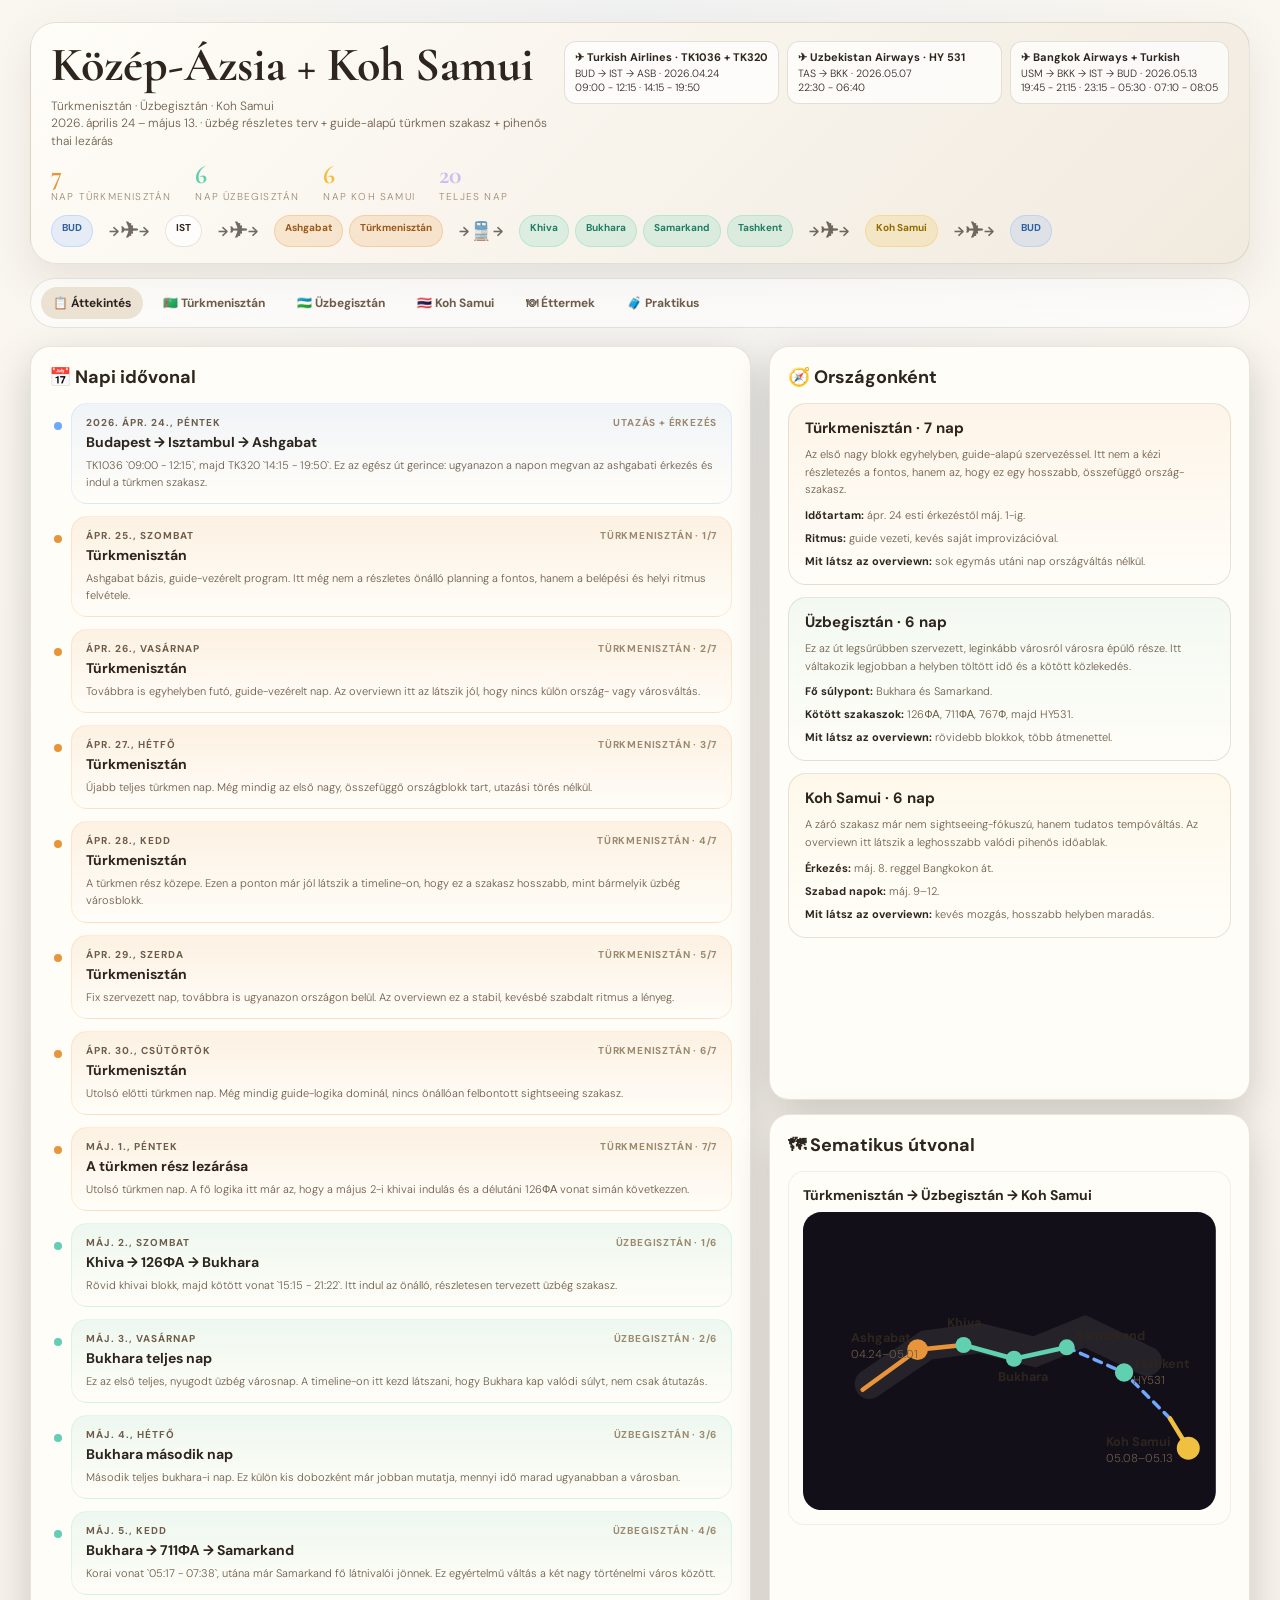
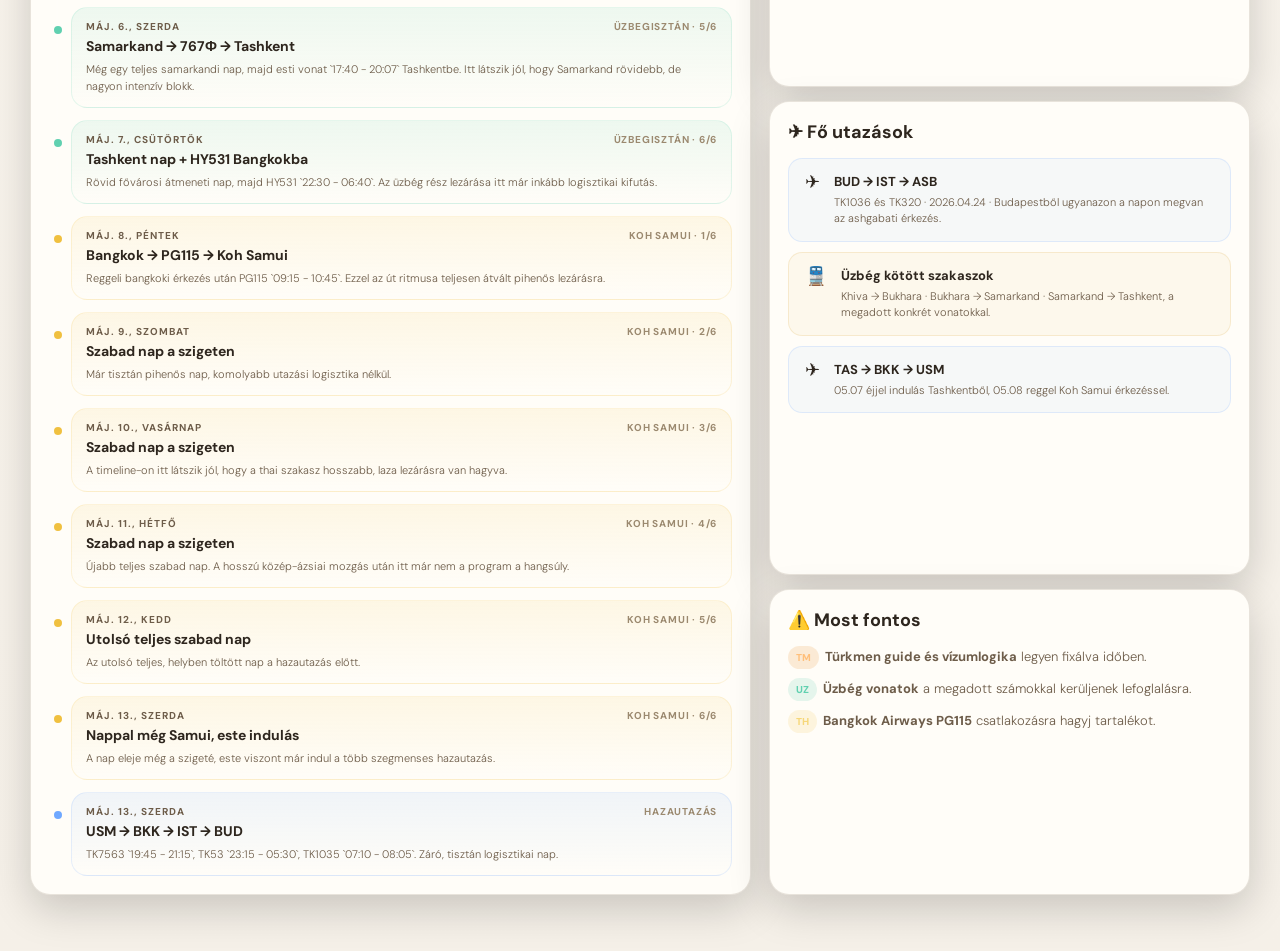
==== commit 91a93981: "Közép Ázsia út" ====
--- a/trips/Kozep Azsia/index.html
+++ b/trips/Kozep Azsia/index.html
@@ -3,808 +3,1449 @@
 <head>
 <meta charset="UTF-8">
 <meta name="viewport" content="width=device-width, initial-scale=1.0">
-<title>Közép-Ázsia + Koh Samui · Ápr.24 – Máj.13</title>
-<link href="https://fonts.googleapis.com/css2?family=Cormorant+Garamond:ital,wght@0,400;0,600;0,700;1,400&family=DM+Sans:wght@300;400;500&display=swap" rel="stylesheet">
+<title>Közép-Ázsia + Koh Samui · 2026. ápr. 24 – máj. 13.</title>
+<link href="https://fonts.googleapis.com/css2?family=Cormorant+Garamond:wght@500;600;700&family=DM+Sans:wght@300;400;500;700&display=swap" rel="stylesheet">
 <style>
-*,*::before,*::after{margin:0;padding:0;box-sizing:border-box;}
+*,*::before,*::after{box-sizing:border-box;margin:0;padding:0}
 :root{
-  --bg:#08070A;
-  --s1:#111018;
-  --s2:#181520;
-  --s3:#201D2A;
-  --border:rgba(200,185,240,0.10);
-  --border2:rgba(200,185,240,0.06);
-  --text:#EDE8F5;
-  --muted:#9A90B0;
-  --dim:#4A4560;
-  --sand:#C8B87A;
-
-  --uz:#60D0B0;    /* Üzbegisztán = türkiz */
-  --tm:#E8943A;    /* Türkmenisztán = narancs */
-  --th:#F0C040;    /* Thaiföld = arany */
-  --fly:#5090D8;
-  --train:#C8901A;
-  --car:#50A860;
-  --walk:#A0A050;
-}
-
-html{scroll-behavior:smooth;}
-body{background:var(--bg);color:var(--text);font-family:'DM Sans',sans-serif;font-weight:300;min-height:100vh;}
-
-/* ── HERO ── */
+  --bg:#f5f0e8;
+  --surface:#fffdf8;
+  --surface-2:#f2ebe0;
+  --surface-3:#ebe2d4;
+  --line:rgba(94,74,45,.14);
+  --line-2:rgba(94,74,45,.08);
+  --text:#2e261e;
+  --muted:#6d5c49;
+  --dim:#9b896f;
+  --uz:#60d0b0;
+  --tm:#e8943a;
+  --th:#f0c040;
+  --fly:#6fa8ff;
+  --train:#d8a43f;
+}
+html{scroll-behavior:smooth}
+body{
+  background:
+    radial-gradient(circle at top, rgba(111,168,255,.08), transparent 28%),
+    linear-gradient(180deg,#fbf7f0 0%,var(--bg) 100%);
+  color:var(--text);
+  font-family:'DM Sans',sans-serif;
+  font-weight:300;
+}
+.page{width:min(1220px,calc(100% - 28px));margin:0 auto;padding:22px 0 56px}
 .hero{
-  padding:60px 40px 50px;
+  background:linear-gradient(135deg,#fffdf8,#f1eadf);
+  border:1px solid var(--line);
+  border-radius:26px;
+  padding:18px 20px 16px;
+  box-shadow:0 18px 42px rgba(92,71,44,.10);
+}
+.hero-top{display:flex;justify-content:space-between;gap:14px;align-items:flex-start;flex-wrap:wrap}
+.hero-copy{flex:1 1 420px;min-width:280px}
+.hero-copy h1{
+  font-family:'Cormorant Garamond',serif;
+  font-size:clamp(30px,4.4vw,48px);
+  line-height:1.02;
+  margin-bottom:8px;
+}
+.hero-copy p{font-size:12px;line-height:1.45;color:var(--muted)}
+.flight-pills{display:flex;flex-wrap:wrap;gap:8px;justify-content:flex-end;flex:0 1 auto}
+.flight-pill{
+  min-width:215px;
+  background:rgba(255,255,255,.72);
+  border:1px solid rgba(94,74,45,.16);
+  border-radius:12px;
+  padding:8px 10px;
+  font-size:10.5px;
+  line-height:1.35;
+}
+.flight-pill strong{display:block;font-size:11px;margin-bottom:2px}
+.flight-pill a{color:#436ba4;text-decoration:none}
+.flight-pill a:hover{text-decoration:underline}
+.hero-stats{display:flex;gap:24px;flex-wrap:wrap;margin-top:12px}
+.hero-stat{display:flex;flex-direction:column;gap:2px}
+.hero-stat strong{font-family:'Cormorant Garamond',serif;font-size:26px;line-height:1}
+.hero-stat span{font-size:10px;letter-spacing:.12em;text-transform:uppercase;color:var(--dim)}
+.hero-stat.uz strong{color:var(--uz)}
+.hero-stat.tm strong{color:var(--tm)}
+.hero-stat.th strong{color:var(--th)}
+.hero-stat.total strong{color:#cdbef1}
+.route{
+  display:flex;
+  gap:6px;
+  flex-wrap:wrap;
+  margin-top:12px;
+}
+.route-stop,.route-sep{
+  border-radius:999px;
+  padding:5px 10px;
+  font-size:10px;
+  font-weight:700;
+}
+.route-stop{color:var(--text)}
+.route-stop.uz{background:rgba(96,208,176,.18);border:1px solid rgba(96,208,176,.28);color:#1f7d65}
+.route-stop.tm{background:rgba(232,148,58,.18);border:1px solid rgba(232,148,58,.28);color:#9c5817}
+.route-stop.th{background:rgba(240,192,64,.20);border:1px solid rgba(240,192,64,.30);color:#926a00}
+.route-stop.city{background:rgba(255,255,255,.70);border:1px solid rgba(94,74,45,.14)}
+.route-stop.flight{background:rgba(111,168,255,.16);border:1px solid rgba(111,168,255,.28);color:#305f9f}
+.route-sep{
+  background:transparent;
+  color:rgba(46,38,30,.68);
+  display:inline-flex;
+  align-items:center;
+  justify-content:center;
+  min-height:24px;
+  gap:1px;
+}
+.route-sep .sep-arrow{font-size:13px;line-height:1}
+.route-sep .sep-icon{font-size:18px;line-height:1}
+.route-sep .sep-icon.fly{font-size:22px}
+.tabs{
+  display:flex;
+  gap:8px;
+  overflow-x:auto;
+  padding:8px 10px;
+  margin:14px 0 18px;
+  background:rgba(255,255,255,.60);
+  border:1px solid var(--line);
+  border-radius:999px;
+}
+.tab-btn{
+  border:0;
+  background:transparent;
+  color:var(--muted);
+  border-radius:999px;
+  padding:8px 12px;
+  cursor:pointer;
+  font:inherit;
+  font-size:12px;
+  font-weight:700;
+  white-space:nowrap;
+}
+.tab-btn:hover,.tab-btn.active{background:var(--surface-3);color:var(--text)}
+.view{display:none}
+.view.active{display:block}
+.overview-grid{display:grid;grid-template-columns:minmax(0,1.2fr) minmax(300px,.8fr);gap:18px}
+.card{
+  background:var(--surface);
+  border:1px solid var(--line);
+  border-radius:20px;
+  padding:18px;
+  box-shadow:0 14px 40px rgba(0,0,0,.18);
+}
+.section-title{font-size:18px;margin-bottom:14px}
+.timeline-rail{
+  position:relative;
+  display:grid;
+  gap:12px;
+  padding-left:22px;
+}
+.timeline-rail::before{
+  content:"";
+  position:absolute;
+  left:7px;
+  top:4px;
+  bottom:4px;
+  width:2px;
+  background:linear-gradient(180deg,rgba(255,255,255,.18),rgba(255,255,255,.06));
+}
+.timeline-day-row{
+  position:relative;
+  border:1px solid var(--line-2);
+  border-radius:16px;
+  padding:12px 14px;
+  background:linear-gradient(180deg,rgba(255,255,255,.025),rgba(255,255,255,.01));
+}
+.timeline-day-row.tm{
+  background:linear-gradient(180deg,rgba(232,148,58,.11),rgba(255,255,255,.015));
+  border-color:rgba(232,148,58,.16);
+}
+.timeline-day-row.uz{
+  background:linear-gradient(180deg,rgba(96,208,176,.11),rgba(255,255,255,.015));
+  border-color:rgba(96,208,176,.16);
+}
+.timeline-day-row.th{
+  background:linear-gradient(180deg,rgba(240,192,64,.10),rgba(255,255,255,.015));
+  border-color:rgba(240,192,64,.16);
+}
+.timeline-day-row.fly{
+  background:linear-gradient(180deg,rgba(111,168,255,.10),rgba(255,255,255,.015));
+  border-color:rgba(111,168,255,.16);
+}
+.timeline-day-row::before{
+  content:"";
+  position:absolute;
+  left:-20px;
+  top:16px;
+  width:12px;
+  height:12px;
+  border-radius:999px;
+  border:2px solid var(--surface);
+  box-shadow:0 0 0 2px rgba(255,255,255,.08);
+}
+.timeline-day-row.tm::before{background:var(--tm)}
+.timeline-day-row.uz::before{background:var(--uz)}
+.timeline-day-row.th::before{background:var(--th)}
+.timeline-day-row.fly::before{background:var(--fly)}
+.timeline-day-head{
+  display:flex;justify-content:space-between;gap:10px;flex-wrap:wrap;align-items:flex-start
+}
+.timeline-date{
+  font-size:10px;letter-spacing:.10em;text-transform:uppercase;color:var(--muted);font-weight:700
+}
+.timeline-day-row h3{font-size:14px;margin-top:4px}
+.timeline-note{
+  font-size:11px;color:var(--muted);line-height:1.55;margin-top:6px
+}
+.timeline-stay{
+  font-size:10px;color:var(--dim);font-weight:700;text-transform:uppercase;letter-spacing:.08em
+}
+.country-summary-stack{display:grid;gap:12px}
+.country-summary-box{
+  border:1px solid var(--line);
+  border-radius:18px;
+  padding:14px 16px;
+  background:linear-gradient(180deg,rgba(255,255,255,.03),rgba(255,255,255,.015));
+}
+.country-summary-box.tm{background:linear-gradient(180deg,rgba(232,148,58,.08),rgba(255,255,255,.015))}
+.country-summary-box.uz{background:linear-gradient(180deg,rgba(96,208,176,.08),rgba(255,255,255,.015))}
+.country-summary-box.th{background:linear-gradient(180deg,rgba(240,192,64,.07),rgba(255,255,255,.015))}
+.country-summary-box h3{font-size:15px;margin-bottom:8px}
+.country-summary-box p{font-size:11px;color:var(--muted);line-height:1.6;margin-bottom:8px}
+.country-summary-box ul{list-style:none;display:grid;gap:6px}
+.country-summary-box li{font-size:11px;color:var(--muted);line-height:1.55}
+.country-summary-box li strong{color:var(--text)}
+.summary-card.tm{
+  border-color:rgba(232,148,58,.18);
+  background:linear-gradient(180deg,rgba(232,148,58,.08),rgba(255,255,255,.015));
+}
+.summary-card.uz{
+  border-color:rgba(96,208,176,.18);
+  background:linear-gradient(180deg,rgba(96,208,176,.08),rgba(255,255,255,.015));
+}
+.summary-card.th{
+  border-color:rgba(240,192,64,.18);
+  background:linear-gradient(180deg,rgba(240,192,64,.07),rgba(255,255,255,.015));
+}
+.stack{display:grid;gap:14px}
+.summary-badges,.plain-list{list-style:none;display:grid;gap:9px}
+.summary-badges li,.plain-list li{font-size:13px;line-height:1.5;color:var(--muted)}
+.badge{
+  display:inline-block;
+  padding:4px 8px;
+  border-radius:999px;
+  font-size:10px;
+  font-weight:800;
+  margin-right:6px;
+}
+.badge.tm{background:rgba(232,148,58,.18);color:#ffbf7a}
+.badge.uz{background:rgba(96,208,176,.16);color:var(--uz)}
+.badge.th{background:rgba(240,192,64,.15);color:#f6d778}
+.overview-map-box{
+  border:1px solid var(--line-2);
+  border-radius:16px;
+  padding:14px;
+  background:linear-gradient(180deg,rgba(255,255,255,.02),rgba(255,255,255,.01));
+}
+.overview-map-box h3{font-size:14px;margin-bottom:8px}
+.overview-map{
+  width:100%;
+  height:auto;
+  display:block;
+}
+.map-label{font-size:11px;font-weight:700;fill:var(--text)}
+.map-note{font-size:10px;fill:var(--muted)}
+.map-node{cursor:pointer}
+.map-node:hover{opacity:.9}
+.flight-strip{display:grid;gap:10px}
+.flight-card{
+  display:flex;align-items:flex-start;gap:14px;padding:14px 16px;border-radius:14px;
+  background:rgba(111,168,255,.06);border:1px solid rgba(111,168,255,.18)
+}
+.flight-card.train{background:rgba(216,164,63,.06);border-color:rgba(216,164,63,.18)}
+.flight-card .icon{font-size:18px;line-height:1}
+.flight-card h3{font-size:13px;margin-bottom:4px}
+.flight-card p{font-size:11px;color:var(--muted);line-height:1.5}
+.section-head{
+  display:flex;justify-content:space-between;gap:14px;align-items:flex-end;flex-wrap:wrap;margin-bottom:20px
+}
+.section-head h2{
+  font-family:'Cormorant Garamond',serif;
+  font-size:34px;
+  line-height:1.05;
+}
+.section-head h2 span{
+  display:block;
+  font-family:'DM Sans',sans-serif;
+  font-size:12px;
+  color:var(--muted);
+  margin-bottom:4px;
+}
+.country-pill{
+  padding:6px 14px;border-radius:999px;font-size:11px;font-weight:700;border:1px solid
+}
+.country-pill.uz{border-color:rgba(96,208,176,.35);color:var(--uz);background:rgba(96,208,176,.08)}
+.country-pill.tm{border-color:rgba(232,148,58,.35);color:#ffbf7a;background:rgba(232,148,58,.08)}
+.country-pill.th{border-color:rgba(240,192,64,.35);color:#f6d778;background:rgba(240,192,64,.08)}
+.country-context{
+  margin-bottom:16px;
+  border:1px solid var(--line);
+  border-radius:18px;
+  background:rgba(255,255,255,.62);
+  overflow:hidden;
+}
+.country-context summary{
+  list-style:none;
+  cursor:pointer;
+  padding:14px 16px;
+  font-size:14px;
+  font-weight:800;
+  display:flex;
+  align-items:center;
+  justify-content:space-between;
+  gap:12px;
+}
+.country-context summary::-webkit-details-marker{display:none}
+.country-context summary::after{
+  content:"▾";
+  color:var(--dim);
+  font-size:12px;
+}
+.country-context[open] summary::after{content:"▴"}
+.country-context.tm summary{background:linear-gradient(180deg,rgba(232,148,58,.12),rgba(255,255,255,.40))}
+.country-context.uz summary{background:linear-gradient(180deg,rgba(96,208,176,.12),rgba(255,255,255,.40))}
+.country-context-body{
+  padding:0 16px 16px;
+}
+.context-grid{
+  display:grid;
+  grid-template-columns:repeat(3,minmax(0,1fr));
+  gap:12px;
+}
+.context-card{
+  border:1px solid var(--line-2);
+  border-radius:14px;
+  padding:12px;
+  background:rgba(255,255,255,.46);
+}
+.context-card h3{font-size:12px;margin-bottom:6px}
+.context-card p{font-size:11px;color:var(--muted);line-height:1.6}
+.context-sources{
+  display:flex;
+  gap:8px;
+  flex-wrap:wrap;
+  margin-top:12px;
+}
+.context-map{
+  margin-top:12px;
+  border:1px solid var(--line);
+  border-radius:16px;
+  padding:12px;
+  background:rgba(255,255,255,.52);
+}
+.context-map img{
+  width:100%;
+  height:auto;
+  display:block;
+  border-radius:12px;
+}
+.context-map p{
+  font-size:10.5px;
+  color:var(--muted);
+  line-height:1.5;
+  margin-top:8px;
+}
+.source-chip{
+  display:inline-flex;
+  align-items:center;
+  gap:5px;
+  padding:4px 8px;
+  border-radius:999px;
+  border:1px solid var(--line);
+  background:rgba(255,255,255,.72);
+  color:#436ba4;
+  text-decoration:none;
+  font-size:10px;
+  font-weight:700;
+}
+.source-chip:hover{text-decoration:underline}
+.days{display:grid;gap:16px}
+.day-card{
+  background:var(--surface);
+  border:1px solid var(--line);
+  border-radius:18px;
+  overflow:hidden;
+}
+.day-head{
+  display:flex;gap:14px;align-items:flex-start;padding:14px 16px;cursor:pointer
+}
+.day-num{
+  font-family:'Cormorant Garamond',serif;font-size:30px;line-height:1;min-width:34px;text-align:center;color:var(--uz)
+}
+.day-info{flex:1}
+.day-date{font-size:10px;letter-spacing:.10em;text-transform:uppercase;color:var(--dim);margin-bottom:3px}
+.day-title{font-size:15px;font-weight:700;line-height:1.3}
+.day-sub{font-size:12px;color:var(--muted);margin-top:3px;line-height:1.45}
+.day-tags{display:flex;gap:6px;flex-wrap:wrap;margin-top:6px}
+.tag{padding:3px 8px;border-radius:999px;font-size:9.5px;font-weight:700}
+.tag-hotel{background:rgba(111,168,255,.12);color:#bcd4ff}
+.tag-train{background:rgba(216,164,63,.14);color:#f0c879}
+.tag-unesco{background:rgba(96,208,176,.12);color:var(--uz)}
+.tag-food{background:rgba(228,120,120,.12);color:#efb3b3}
+.chevron{font-size:12px;color:var(--dim);transition:transform .25s}
+.day-card.open .chevron{transform:rotate(180deg)}
+.day-body{display:none;padding:0 16px 16px}
+.day-card.open .day-body{display:block}
+.activities{display:grid;gap:0}
+.act{
+  display:grid;grid-template-columns:58px 22px 1fr;gap:10px;align-items:start;
+  padding:8px 0;border-bottom:1px solid var(--line-2)
+}
+.act:last-child{border-bottom:0}
+.act-time{font-size:10px;color:var(--dim);text-align:right;padding-top:2px}
+.act-icon{font-size:15px;text-align:center;padding-top:1px}
+.act-name{font-size:12.5px;font-weight:700;line-height:1.3}
+.act-title{display:flex;align-items:center;gap:8px;flex-wrap:wrap}
+.act-detail{font-size:11px;color:var(--muted);line-height:1.5;margin-top:2px}
+.mini-rate{
+  display:inline-flex;align-items:center;gap:4px;
+  padding:2px 7px;border-radius:999px;
+  background:rgba(255,255,255,.06);
+  border:1px solid var(--line-2);
+  color:#f6d778;font-size:9px;font-weight:700
+}
+.act-pill{
+  display:inline-flex;gap:4px;align-items:center;padding:2px 7px;border-radius:999px;
+  font-size:9px;font-weight:700;margin-top:4px
+}
+.pill-train{background:rgba(216,164,63,.14);color:#f0c879}
+.pill-fly{background:rgba(111,168,255,.12);color:#bcd4ff}
+.pill-walk{background:rgba(240,192,64,.12);color:#f6d778}
+.tip-box{
+  margin-top:10px;padding:10px 12px;border-radius:12px;background:rgba(255,255,255,.03);
+  border:1px solid var(--line-2);font-size:11px;color:var(--muted);line-height:1.55
+}
+.tip-box strong{color:var(--text)}
+.place-box{
+  margin-top:8px;
+  padding:10px 12px;
+  border-radius:12px;
+  background:rgba(255,255,255,.04);
+  border:1px solid var(--line-2);
+}
+.place-box + .place-box{margin-top:8px}
+.place-head{display:flex;justify-content:space-between;gap:10px;align-items:flex-start;flex-wrap:wrap}
+.place-head h4{font-size:12px;line-height:1.35}
+.place-meta{display:flex;align-items:center;gap:6px;flex-wrap:wrap}
+.place-meta a,.source-links a,.restaurant-name a{
+  color:#bcd4ff;text-decoration:none
+}
+.place-meta a:hover,.source-links a:hover,.restaurant-name a:hover{text-decoration:underline}
+.wiki-link{
+  display:inline-flex;align-items:center;justify-content:center;
+  width:20px;height:20px;border-radius:999px;
+  background:rgba(255,255,255,.10);
+  border:1px solid rgba(255,255,255,.12);
+  color:var(--text);font-size:10px;font-weight:800
+}
+.maps-link{
+  padding:2px 7px;border-radius:999px;
+  background:rgba(111,168,255,.12);
+  border:1px solid rgba(111,168,255,.22);
+  font-size:9px;font-weight:700
+}
+.place-box p{font-size:11px;color:var(--muted);line-height:1.55;margin-top:7px}
+.source-links{
+  display:flex;gap:8px;flex-wrap:wrap;margin-top:8px;
+  font-size:10px;color:var(--dim)
+}
+.city-summary{
+  margin-top:14px;
+  border-radius:16px;
+  border:1px solid var(--line);
+  background:linear-gradient(135deg,rgba(96,208,176,.08),rgba(111,168,255,.05));
+  overflow:hidden;
+}
+.city-summary summary{
+  list-style:none;
+  cursor:pointer;
+  padding:14px 16px;
+  display:flex;
+  align-items:center;
+  justify-content:space-between;
+  gap:12px;
+  font-size:15px;
+  font-weight:800;
+}
+.city-summary summary::-webkit-details-marker{display:none}
+.city-summary summary::after{
+  content:"▾";
+  color:var(--dim);
+  font-size:12px;
+}
+.city-summary[open] summary::after{content:"▴"}
+.city-summary-body{padding:0 16px 16px}
+.city-summary h3{font-size:15px;margin-bottom:8px}
+.city-summary p{font-size:11px;color:var(--muted);line-height:1.6;margin-bottom:8px}
+.city-summary ul{list-style:none;display:grid;gap:6px}
+.city-summary li{font-size:11px;color:var(--muted);line-height:1.55}
+.city-summary li strong{color:var(--text)}
+.restaurants-grid{display:grid;gap:18px}
+.restaurant-city{
+  background:var(--surface);
+  border:1px solid var(--line);
+  border-radius:18px;
+  padding:16px;
+}
+.restaurant-city h3{font-size:15px;margin-bottom:12px}
+.restaurant-row{
+  display:grid;
+  grid-template-columns:repeat(auto-fit,minmax(280px,1fr));
+  gap:12px;
+}
+.restaurant-card{
+  border:1px solid var(--line-2);
+  border-radius:14px;
+  padding:14px;
+  background:rgba(255,255,255,.03);
+}
+.restaurant-top{display:flex;gap:10px;align-items:flex-start}
+.rate-badge{
+  flex:0 0 auto;
+  min-width:62px;
+  padding:6px 10px;
+  border-radius:12px;
+  background:#ffd54a;
+  color:#302400;
+  font-size:12px;
+  font-weight:800;
   text-align:center;
-  position:relative;
-  overflow:hidden;
-  border-bottom:1px solid var(--border);
-}
-.hero::before{
-  content:'';position:absolute;inset:0;
-  background:radial-gradient(ellipse 80% 60% at 50% 0%, rgba(96,80,180,0.18) 0%, transparent 70%);
-  pointer-events:none;
-}
-.hero-eyebrow{
-  font-size:10px;letter-spacing:.25em;text-transform:uppercase;color:var(--dim);margin-bottom:14px;
-}
-.hero h1{
-  font-family:'Cormorant Garamond',serif;
-  font-size:clamp(28px,5vw,52px);
-  font-weight:700;color:#EDE8F5;
-  line-height:1.1;margin-bottom:10px;
-}
-.hero h1 em{font-style:italic;color:#B8A8E8;}
-.hero-sub{font-size:14px;color:var(--muted);margin-bottom:28px;line-height:1.6;}
-.hero-stats{display:flex;gap:32px;justify-content:center;flex-wrap:wrap;}
-.stat{display:flex;flex-direction:column;align-items:center;gap:3px;}
-.stat-val{font-family:'Cormorant Garamond',serif;font-size:28px;font-weight:600;}
-.stat-lbl{font-size:9px;letter-spacing:.15em;text-transform:uppercase;color:var(--dim);}
-.stat.uz .stat-val{color:var(--uz);}
-.stat.tm .stat-val{color:var(--tm);}
-.stat.th .stat-val{color:var(--th);}
-.stat.total .stat-val{color:#B8A8E8;}
-
-/* ── NAV TABS ── */
-.nav-tabs{
-  display:flex;justify-content:center;gap:4px;padding:16px 20px;
-  border-bottom:1px solid var(--border);background:var(--s1);
-  position:sticky;top:0;z-index:20;flex-wrap:wrap;
-}
-.tab-btn{
-  padding:6px 16px;border-radius:100px;border:1px solid var(--border);
-  background:transparent;color:var(--muted);font-family:'DM Sans',sans-serif;
-  font-size:11px;font-weight:500;cursor:pointer;transition:all .2s;white-space:nowrap;
-}
-.tab-btn:hover{border-color:var(--border);background:var(--s2);color:var(--text);}
-.tab-btn.active{background:var(--s3);color:var(--text);border-color:rgba(200,185,240,.25);}
-.tab-btn.uz{--hc:var(--uz);}
-.tab-btn.tm{--hc:var(--tm);}
-.tab-btn.th{--hc:var(--th);}
-.tab-btn.uz.active,.tab-btn.uz:hover{border-color:var(--uz);color:var(--uz);}
-.tab-btn.tm.active,.tab-btn.tm:hover{border-color:var(--tm);color:var(--tm);}
-.tab-btn.th.active,.tab-btn.th:hover{border-color:var(--th);color:var(--th);}
-
-/* ── SECTIONS ── */
-.section{display:none;padding:32px 24px 60px;max-width:1100px;margin:0 auto;}
-.section.active{display:block;}
-
-/* ── SECTION HEADER ── */
-.sec-head{display:flex;align-items:flex-end;justify-content:space-between;gap:16px;margin-bottom:28px;flex-wrap:wrap;}
-.sec-head h2{font-family:'Cormorant Garamond',serif;font-size:32px;font-weight:700;line-height:1.1;}
-.sec-head h2 span{display:block;font-size:13px;font-weight:300;font-family:'DM Sans',sans-serif;color:var(--muted);margin-bottom:4px;letter-spacing:.05em;}
-.country-badge{padding:5px 14px;border-radius:100px;font-size:11px;font-weight:500;border:1px solid;}
-.uz-badge{border-color:var(--uz);color:var(--uz);background:rgba(96,208,176,.08);}
-.tm-badge{border-color:var(--tm);color:var(--tm);background:rgba(232,148,58,.08);}
-.th-badge{border-color:var(--th);color:var(--th);background:rgba(240,192,64,.08);}
-
-/* ── FLIGHT CARD ── */
-.flight-card{
-  display:flex;align-items:center;gap:16px;padding:14px 18px;
-  border-radius:12px;border:1px solid rgba(80,144,216,.2);
-  background:rgba(80,144,216,.05);margin-bottom:20px;flex-wrap:wrap;
-}
-.flight-card .fc-icon{font-size:20px;flex-shrink:0;}
-.flight-card .fc-main{flex:1;}
-.flight-card .fc-route{font-size:14px;font-weight:500;color:var(--text);}
-.flight-card .fc-detail{font-size:11px;color:var(--muted);margin-top:2px;}
-.flight-card .fc-date{font-family:'Cormorant Garamond',serif;font-size:16px;color:#5090D8;flex-shrink:0;}
-
-/* ── DAY CARDS ── */
-.days{display:flex;flex-direction:column;gap:16px;}
-.day-card{
-  border-radius:14px;border:1px solid var(--border2);
-  background:var(--s1);overflow:hidden;
-  transition:border-color .2s;
-}
-.day-card:hover{border-color:var(--border);}
-
-.day-head{
-  display:flex;align-items:center;gap:14px;padding:14px 18px;
-  cursor:pointer;user-select:none;
-}
-.day-num{
-  font-family:'Cormorant Garamond',serif;font-size:28px;font-weight:700;
-  line-height:1;flex-shrink:0;width:42px;text-align:center;
-}
-.day-uz .day-num{color:var(--uz);}
-.day-tm .day-num{color:var(--tm);}
-.day-th .day-num{color:var(--th);}
-.day-head-info{flex:1;}
-.day-date{font-size:9px;letter-spacing:.12em;text-transform:uppercase;color:var(--dim);margin-bottom:2px;}
-.day-title{font-size:14px;font-weight:500;color:var(--text);line-height:1.3;}
-.day-sub{font-size:11px;color:var(--muted);margin-top:2px;}
-.day-tags{display:flex;gap:5px;flex-wrap:wrap;margin-top:5px;}
-.tag{display:inline-block;padding:2px 8px;border-radius:4px;font-size:9px;font-weight:500;}
-.tag-hotel{background:rgba(80,144,216,.15);color:#70A0E0;}
-.tag-unesco{background:rgba(200,160,60,.15);color:#D0B060;}
-.tag-nature{background:rgba(80,160,80,.15);color:#70C080;}
-.tag-food{background:rgba(200,80,80,.15);color:#D08080;}
-.tag-transit{background:rgba(160,160,80,.15);color:#C0C060;}
-.tag-fire{background:rgba(200,80,30,.15);color:#D08050;}
-.chevron{font-size:12px;color:var(--dim);transition:transform .3s;flex-shrink:0;}
-.day-card.open .chevron{transform:rotate(180deg);}
-
-.day-body{display:none;padding:0 18px 16px;}
-.day-card.open .day-body{display:block;}
-
-/* Activities */
-.activities{display:flex;flex-direction:column;gap:0;}
-.act{display:flex;gap:12px;padding:8px 0;border-bottom:1px solid var(--border2);}
-.act:last-child{border-bottom:none;}
-.act-time{font-size:10px;color:var(--dim);width:46px;flex-shrink:0;padding-top:2px;text-align:right;}
-.act-icon{font-size:16px;flex-shrink:0;width:22px;text-align:center;padding-top:1px;}
-.act-content{flex:1;}
-.act-name{font-size:12px;font-weight:500;color:var(--text);line-height:1.3;}
-.act-detail{font-size:10px;color:var(--muted);margin-top:2px;line-height:1.5;}
-.act-pill{display:inline-flex;align-items:center;gap:2px;padding:1px 6px;border-radius:3px;font-size:8.5px;font-weight:500;margin-top:3px;}
-.pill-fly{background:rgba(80,144,216,.2);color:#70A8E8;}
-.pill-train{background:rgba(200,144,26,.2);color:#D0A030;}
-.pill-car{background:rgba(80,168,96,.2);color:#70C080;}
-.pill-walk{background:rgba(160,160,60,.2);color:#C0C050;}
-.pill-4x4{background:rgba(160,120,40,.2);color:#C09050;}
-.tip-box{margin-top:8px;padding:8px 12px;border-radius:8px;background:rgba(200,185,240,.05);border-left:2px solid rgba(200,185,240,.2);font-size:10px;color:var(--muted);line-height:1.5;}
-.tip-box strong{color:var(--text);}
-
-/* ── NOTES SECTION ── */
-.notes-grid{display:grid;grid-template-columns:repeat(auto-fill,minmax(280px,1fr));gap:14px;margin-top:20px;}
-.note-card{padding:16px 18px;border-radius:12px;border:1px solid var(--border2);background:var(--s1);}
-.note-card h3{font-size:12px;font-weight:500;color:var(--text);margin-bottom:8px;display:flex;align-items:center;gap:6px;}
-.note-card ul{list-style:none;display:flex;flex-direction:column;gap:5px;}
-.note-card li{font-size:11px;color:var(--muted);padding-left:14px;position:relative;line-height:1.5;}
-.note-card li::before{content:'—';position:absolute;left:0;color:var(--dim);}
-.note-card li strong{color:var(--text);}
-.warn{border-color:rgba(200,100,50,.2);background:rgba(200,100,50,.05);}
-.warn h3{color:#C07050;}
-.info-c{border-color:rgba(80,144,216,.2);background:rgba(80,144,216,.05);}
-.info-c h3{color:#70A8E8;}
-.good{border-color:rgba(80,168,96,.2);background:rgba(80,168,96,.05);}
-.good h3{color:#70C080;}
-
-/* ── TIMELINE OVERVIEW ── */
-.timeline{display:flex;flex-direction:column;gap:4px;margin-bottom:32px;}
-.tl-row{display:flex;align-items:center;gap:10px;padding:6px 14px;border-radius:8px;}
-.tl-row:hover{background:var(--s2);}
-.tl-date{font-size:10px;color:var(--dim);width:56px;flex-shrink:0;}
-.tl-bar{flex:1;height:5px;border-radius:3px;min-width:4px;}
-.tl-label{font-size:11px;color:var(--muted);width:220px;}
-.tl-loc{font-size:10px;color:var(--dim);}
-.tl-bar.uz{background:var(--uz);}
-.tl-bar.tm{background:var(--tm);}
-.tl-bar.th{background:var(--th);}
-.tl-bar.fly{background:var(--fly);opacity:.6;}
-
-/* ── SCROLL ANIM ── */
-@keyframes fadeUp{from{opacity:0;transform:translateY(12px);}to{opacity:1;transform:translateY(0);}}
-.day-card{animation:fadeUp .4s ease both;}
-.day-card:nth-child(1){animation-delay:.05s;}
-.day-card:nth-child(2){animation-delay:.10s;}
-.day-card:nth-child(3){animation-delay:.15s;}
-.day-card:nth-child(4){animation-delay:.20s;}
-.day-card:nth-child(5){animation-delay:.25s;}
-.day-card:nth-child(6){animation-delay:.30s;}
-.day-card:nth-child(7){animation-delay:.35s;}
-
-@media(max-width:600px){
-  .hero{padding:40px 20px 36px;}
-  .section{padding:24px 16px 48px;}
-  .day-head{padding:12px 14px;}
+}
+.restaurant-name{font-size:14px;font-weight:800;line-height:1.3}
+.restaurant-meta{font-size:10.5px;color:var(--muted);line-height:1.5;margin-top:4px}
+.restaurant-card p{font-size:11px;color:var(--muted);line-height:1.6;margin-top:10px}
+.dish-grid{
+  display:grid;
+  grid-template-columns:repeat(auto-fit,minmax(220px,1fr));
+  gap:12px;
+  margin-top:12px;
+}
+.dish-card{
+  border:1px solid var(--line-2);
+  border-radius:14px;
+  padding:12px;
+  background:rgba(255,255,255,.03);
+}
+.dish-card h4{font-size:12px;margin-bottom:6px}
+.dish-card p{font-size:11px;color:var(--muted);line-height:1.55}
+.summary-grid{display:grid;grid-template-columns:repeat(auto-fit,minmax(260px,1fr));gap:14px}
+.summary-card{
+  background:var(--surface);
+  border:1px solid var(--line);
+  border-radius:18px;
+  padding:16px;
+}
+.summary-card h3{font-size:14px;margin-bottom:8px}
+.summary-card p{font-size:12px;color:var(--muted);line-height:1.6;margin-bottom:10px}
+.summary-card ul{list-style:none;display:grid;gap:6px}
+.summary-card li{font-size:11px;color:var(--muted);line-height:1.5}
+.summary-card li strong{color:var(--text)}
+.note-grid{display:grid;grid-template-columns:repeat(auto-fit,minmax(260px,1fr));gap:14px}
+.note-card{
+  background:var(--surface);
+  border:1px solid var(--line);
+  border-radius:18px;
+  padding:16px;
+}
+.note-card h3{font-size:14px;margin-bottom:8px}
+.note-card ul{list-style:none;display:grid;gap:6px}
+.note-card li{font-size:11px;line-height:1.55;color:var(--muted)}
+.note-card li strong{color:var(--text)}
+.warn{border-color:rgba(232,148,58,.18);background:rgba(232,148,58,.05)}
+.info{border-color:rgba(111,168,255,.18);background:rgba(111,168,255,.05)}
+.good{border-color:rgba(96,208,176,.18);background:rgba(96,208,176,.05)}
+@media(max-width:960px){
+  .overview-grid{grid-template-columns:1fr}
+  .context-grid{grid-template-columns:repeat(2,minmax(0,1fr))}
+}
+@media(max-width:640px){
+  .page{width:min(100% - 18px,1220px)}
+  .hero{padding:16px}
+  .act{grid-template-columns:1fr;gap:4px}
+  .act-time{text-align:left}
+  .context-grid{grid-template-columns:1fr}
 }
 </style>
 </head>
 <body>
-
-<!-- ═══ HERO ═══ -->
-<div class="hero">
-  <div class="hero-eyebrow">Utazási terv · 2026</div>
-  <h1>Közép-Ázsia &<br><em>Koh Samui</em></h1>
-  <div class="hero-sub">Üzbegisztán · Türkmenisztán · Thaiföld<br>Ápr. 24 – Máj. 13 · 20 nap</div>
-  <div class="hero-stats">
-    <div class="stat uz"><div class="stat-val">7</div><div class="stat-lbl">nap 🇺🇿</div></div>
-    <div class="stat tm"><div class="stat-val">7</div><div class="stat-lbl">nap 🇹🇲</div></div>
-    <div class="stat th"><div class="stat-val">6</div><div class="stat-lbl">nap 🇹🇭</div></div>
-    <div class="stat total"><div class="stat-val">6</div><div class="stat-lbl">UNESCO</div></div>
-  </div>
-</div>
-
-<!-- ═══ NAV TABS ═══ -->
-<div class="nav-tabs">
-  <button class="tab-btn active" onclick="showTab('overview')">🗺 Áttekintés</button>
-  <button class="tab-btn uz" onclick="showTab('uzbek')">🇺🇿 Üzbegisztán</button>
-  <button class="tab-btn tm" onclick="showTab('turkmen')">🇹🇲 Türkmenisztán</button>
-  <button class="tab-btn th" onclick="showTab('thailand')">🇹🇭 Koh Samui</button>
-  <button class="tab-btn" onclick="showTab('notes')">📋 Praktikus infók</button>
-</div>
-
-<!-- ═══ OVERVIEW ═══ -->
-<div class="section active" id="tab-overview">
-  <div class="sec-head">
-    <h2><span>Teljes útvonal</span>Ápr.24 – Máj.13</h2>
-  </div>
-
-  <div class="timeline">
-    <div class="tl-row"><div class="tl-date">Ápr. 24</div><div class="tl-bar fly" style="width:30px"></div><div class="tl-label">✈️ Budapest → Ashgabat → Urgench</div></div>
-    <div class="tl-row"><div class="tl-date">Ápr. 24</div><div class="tl-bar tm" style="width:8px"></div><div class="tl-label">Érkezés Urgenchbe</div><div class="tl-loc">Khiva</div></div>
-    <div class="tl-row"><div class="tl-date">Ápr. 25–26</div><div class="tl-bar uz" style="width:60px"></div><div class="tl-label">🇺🇿 Khiva — Ichan-Kala óváros</div><div class="tl-loc">Khiva hotel</div></div>
-    <div class="tl-row"><div class="tl-date">Ápr. 27–28</div><div class="tl-bar uz" style="width:60px"></div><div class="tl-label">🇺🇿 Bukhara — Kalon, Ark, Lyabi-Hauz</div><div class="tl-loc">Bukhara hotel</div></div>
-    <div class="tl-row"><div class="tl-date">Ápr. 29–30</div><div class="tl-bar uz" style="width:60px"></div><div class="tl-label">🇺🇿 Szamarkand — Regisztán, Shah-i-Zinda</div><div class="tl-loc">Szamarkand hotel</div></div>
-    <div class="tl-row"><div class="tl-date">Máj. 1</div><div class="tl-bar uz" style="width:30px"></div><div class="tl-label">🇺🇿 Szamarkand → Shavat határ → Kunya Urgench</div><div class="tl-loc">🚶 határátkelő</div></div>
-    <div class="tl-row"><div class="tl-date">Máj. 1–2</div><div class="tl-bar tm" style="width:60px"></div><div class="tl-label">🇹🇲 Kunya Urgench → Darwaza 🔥</div><div class="tl-loc">Jurt</div></div>
-    <div class="tl-row"><div class="tl-date">Máj. 3–4</div><div class="tl-bar tm" style="width:60px"></div><div class="tl-label">🇹🇲 Ashgabat — városnézés, Nissa</div><div class="tl-loc">Ashgabat hotel</div></div>
-    <div class="tl-row"><div class="tl-date">Máj. 5</div><div class="tl-bar tm" style="width:30px"></div><div class="tl-label">🇹🇲 Merv (UNESCO) + Mary repülő</div><div class="tl-loc">Ashgabat hotel</div></div>
-    <div class="tl-row"><div class="tl-date">Máj. 6–7</div><div class="tl-bar tm" style="width:60px"></div><div class="tl-label">🇹🇲 Yangikala 4x4 · Nohur 🥾 · Kow-Ata 🌊</div><div class="tl-loc">Balkanabad</div></div>
-    <div class="tl-row"><div class="tl-date">Máj. 7</div><div class="tl-bar fly" style="width:30px"></div><div class="tl-label">✈️ Ashgabat → Koh Samui</div></div>
-    <div class="tl-row"><div class="tl-date">Máj. 7–13</div><div class="tl-bar th" style="width:120px"></div><div class="tl-label">🇹🇭 Koh Samui — pihenés</div><div class="tl-loc">Beach resort</div></div>
-    <div class="tl-row"><div class="tl-date">Máj. 13</div><div class="tl-bar fly" style="width:30px"></div><div class="tl-label">✈️ Koh Samui → Budapest</div></div>
-  </div>
-
-  <div class="notes-grid">
-    <div class="note-card info-c">
-      <h3>✈️ Repülők</h3>
-      <ul>
-        <li>Ápr.24: <strong>BUD → UGC</strong> (Urgench)</li>
-        <li>Máj.7: <strong>ASB → USM</strong> (Koh Samui)</li>
-        <li>Máj.13: <strong>USM → BUD</strong></li>
-        <li>TM belföldi: Mary→Ashgabat · Dashoguz→Ashgabat (ORG foglal)</li>
-      </ul>
-    </div>
-    <div class="note-card warn">
-      <h3>⚠ Kritikus tennivalók</h3>
-      <ul>
-        <li><strong>LOI vízum TM</strong> — 3-4 hét feldolgozás, azonnal igényelni!</li>
-        <li><strong>railway.uz</strong> — vonatjegyek UZ-ban előre</li>
-        <li><strong>Darwaza tábor</strong> — előre foglalni</li>
-        <li><strong>USD készpénz</strong> — csak TM-ban, 2008 utáni bankjegyek</li>
-      </ul>
-    </div>
-    <div class="note-card good">
-      <h3>✅ UNESCO helyszínek</h3>
-      <ul>
-        <li>🇺🇿 <strong>Khiva</strong> — Ichan-Kala óváros</li>
-        <li>🇺🇿 <strong>Bukhara</strong> — történelmi városközpont</li>
-        <li>🇺🇿 <strong>Szamarkand</strong> — Selyemút kereszteződése</li>
-        <li>🇹🇲 <strong>Kunya Urgench</strong> — középkori Khorezm</li>
-        <li>🇹🇲 <strong>Merv</strong> — ókori Selyemút-város</li>
-        <li>🇹🇲 <strong>Nissa</strong> — Parthus királyok erődje</li>
-      </ul>
-    </div>
-  </div>
-</div>
-
-<!-- ═══ ÜZBEGISZTÁN ═══ -->
-<div class="section" id="tab-uzbek">
-  <div class="sec-head">
-    <h2><span>Ápr. 24 – Máj. 1 · 7 nap</span>🇺🇿 Üzbegisztán</h2>
-    <span class="country-badge uz-badge">Khiva · Bukhara · Szamarkand</span>
-  </div>
-
-  <!-- Repülő info -->
-  <div class="flight-card">
-    <div class="fc-icon">✈️</div>
-    <div class="fc-main">
-      <div class="fc-route">Budapest (BUD) → Urgench (UGC)</div>
-      <div class="fc-detail">Valószínűleg Isztambulon vagy Moszkvián át · Urgenchből taxi Khivába (~20 perc)</div>
-    </div>
-    <div class="fc-date">Ápr. 24</div>
-  </div>
-
-  <div class="days">
-
-    <!-- NAP 1 -->
-    <div class="day-card day-uz open">
-      <div class="day-head" onclick="toggleDay(this)">
-        <div class="day-num">1</div>
-        <div class="day-head-info">
-          <div class="day-date">Április 24 · Csütörtök</div>
-          <div class="day-title">Érkezés — Urgench → Khiva</div>
-          <div class="day-sub">Éjszakai érkezés · szállás Khivában</div>
-          <div class="day-tags"><span class="tag tag-hotel">🛏 Khiva hotel</span><span class="tag tag-transit">✈️ érkezés</span></div>
-        </div>
-        <div class="chevron">▼</div>
+<div class="page">
+  <header class="hero">
+    <div class="hero-top">
+      <div class="hero-copy">
+        <h1>Közép-Ázsia + Koh Samui</h1>
+        <p>Türkmenisztán · Üzbegisztán · Koh Samui<br>2026. április 24 – május 13. · üzbég részletes terv + guide-alapú türkmen szakasz + pihenős thai lezárás</p>
+        <div class="hero-stats">
+          <div class="hero-stat tm"><strong>7</strong><span>nap Türkmenisztán</span></div>
+          <div class="hero-stat uz"><strong>6</strong><span>nap Üzbegisztán</span></div>
+          <div class="hero-stat th"><strong>6</strong><span>nap Koh Samui</span></div>
+          <div class="hero-stat total"><strong>20</strong><span>teljes nap</span></div>
+        </div>
       </div>
-      <div class="day-body">
-        <div class="activities">
-          <div class="act"><div class="act-time">este</div><div class="act-icon">✈️</div><div class="act-content"><div class="act-name">Urgench repülőtér (UGC) érkezés</div><div class="act-detail">Taxi Urgenchből Khivába — kb. 20 perc, ~5-8 USD</div><span class="act-pill pill-car">🚗 taxi</span></div></div>
-          <div class="act"><div class="act-time">éjjel</div><div class="act-icon">🏨</div><div class="act-content"><div class="act-name">Khiva hotel — bejelentkezés</div><div class="act-detail">Ha még nyitva az Ichan-Kala, érdemes egy rövid esti sétát tenni — kivilágítva gyönyörű</div></div></div>
-        </div>
-        <div class="tip-box"><strong>Tipp:</strong> Szállj az óváros falain belül (Ichan-Kala) ha lehet — teljesen más élmény, mint kívülről.</div>
+      <div class="flight-pills">
+        <div class="flight-pill">
+          <strong>✈ Turkish Airlines · TK1036 + TK320</strong>
+          <div>BUD → IST → ASB · 2026.04.24</div>
+          <div>09:00 - 12:15 · 14:15 - 19:50</div>
+        </div>
+        <div class="flight-pill">
+          <strong>✈ Uzbekistan Airways · HY 531</strong>
+          <div>TAS → BKK · 2026.05.07</div>
+          <div>22:30 - 06:40</div>
+        </div>
+        <div class="flight-pill">
+          <strong>✈ Bangkok Airways + Turkish</strong>
+          <div>USM → BKK → IST → BUD · 2026.05.13</div>
+          <div>19:45 - 21:15 · 23:15 - 05:30 · 07:10 - 08:05</div>
+        </div>
       </div>
     </div>
-
-    <!-- NAP 2 -->
-    <div class="day-card day-uz">
-      <div class="day-head" onclick="toggleDay(this)">
-        <div class="day-num">2</div>
-        <div class="day-head-info">
-          <div class="day-date">Április 25 · Péntek</div>
-          <div class="day-title">Khiva — Ichan-Kala teljes nap</div>
-          <div class="day-sub">UNESCO óváros · falak tetején séta</div>
-          <div class="day-tags"><span class="tag tag-unesco">★ UNESCO</span><span class="tag tag-hotel">🛏 Khiva hotel</span></div>
-        </div>
-        <div class="chevron">▼</div>
-      </div>
-      <div class="day-body">
-        <div class="activities">
-          <div class="act"><div class="act-time">reggel</div><div class="act-icon">🕌</div><div class="act-content"><div class="act-name">Kalta Minor minaret</div><div class="act-detail">A befejezetlen türkizkék csíkos minaret — Khiva ikonja</div></div></div>
-          <div class="act"><div class="act-time">délelőtt</div><div class="act-icon">🏛</div><div class="act-content"><div class="act-name">Djuma mecset + Pahlavon Mahmud mauzóleum</div><div class="act-detail">212 oszlopos mecset (különböző korokból) · Khiva védőszentjének síremléke türkizkék kupolával</div></div></div>
-          <div class="act"><div class="act-time">dél</div><div class="act-icon">🍽</div><div class="act-content"><div class="act-name">Ebéd az óvárosban</div><div class="act-detail">Helyi éttermek a falak között · Plov, lagman, samsa</div></div></div>
-          <div class="act"><div class="act-time">délután</div><div class="act-icon">🚶</div><div class="act-content"><div class="act-name">Falak tetején séta + keleti kapu</div><div class="act-detail">Körbesétálhatod az óvárost a falakon · panoráma a sivatagra</div></div></div>
-          <div class="act"><div class="act-time">este</div><div class="act-icon">🌙</div><div class="act-content"><div class="act-name">Esti séta kivilágítva</div><div class="act-detail">Az Ichan-Kala este a legszebb — szinte üres, mesebeli hangulat</div></div></div>
-        </div>
-        <div class="tip-box"><strong>Belépő:</strong> Az Ichan-Kalába egy kombinált jeggyel lehet belépni (~25 USD), ami a legtöbb épületet lefedi. Alkudni nem érdemes — fix ár.</div>
+    <div class="route">
+      <span class="route-stop flight">BUD</span>
+      <span class="route-sep"><span class="sep-arrow">→</span><span class="sep-icon fly">✈</span><span class="sep-arrow">→</span></span>
+      <span class="route-stop city">IST</span>
+      <span class="route-sep"><span class="sep-arrow">→</span><span class="sep-icon fly">✈</span><span class="sep-arrow">→</span></span>
+      <span class="route-stop tm">Ashgabat</span>
+      <span class="route-stop tm">Türkmenisztán</span>
+      <span class="route-sep"><span class="sep-arrow">→</span><span class="sep-icon">🚆</span><span class="sep-arrow">→</span></span>
+      <span class="route-stop uz">Khiva</span>
+      <span class="route-stop uz">Bukhara</span>
+      <span class="route-stop uz">Samarkand</span>
+      <span class="route-stop uz">Tashkent</span>
+      <span class="route-sep"><span class="sep-arrow">→</span><span class="sep-icon fly">✈</span><span class="sep-arrow">→</span></span>
+      <span class="route-stop th">Koh Samui</span>
+      <span class="route-sep"><span class="sep-arrow">→</span><span class="sep-icon fly">✈</span><span class="sep-arrow">→</span></span>
+      <span class="route-stop flight">BUD</span>
+    </div>
+  </header>
+
+  <nav class="tabs" id="tabs">
+    <button class="tab-btn active" data-tab="overview">📋 Áttekintés</button>
+    <button class="tab-btn" data-tab="turkmen">🇹🇲 Türkmenisztán</button>
+    <button class="tab-btn" data-tab="uzbek">🇺🇿 Üzbegisztán</button>
+    <button class="tab-btn" data-tab="samui">🇹🇭 Koh Samui</button>
+    <button class="tab-btn" data-tab="food">🍽 Éttermek</button>
+    <button class="tab-btn" data-tab="practical">🧳 Praktikus</button>
+  </nav>
+
+  <section class="view active" data-view="overview">
+    <div class="overview-grid">
+      <section class="card">
+        <h2 class="section-title">📅 Napi idővonal</h2>
+        <div class="timeline-rail">
+          <article class="timeline-day-row fly">
+            <div class="timeline-day-head"><div class="timeline-date">2026. ápr. 24., péntek</div><div class="timeline-stay">utazás + érkezés</div></div>
+            <h3>Budapest → Isztambul → Ashgabat</h3>
+            <div class="timeline-note">TK1036 `09:00 - 12:15`, majd TK320 `14:15 - 19:50`. Ez az egész út gerince: ugyanazon a napon megvan az ashgabati érkezés és indul a türkmen szakasz.</div>
+          </article>
+          <article class="timeline-day-row tm">
+            <div class="timeline-day-head"><div class="timeline-date">ápr. 25., szombat</div><div class="timeline-stay">Türkmenisztán · 1/7</div></div>
+            <h3>Türkmenisztán</h3>
+            <div class="timeline-note">Ashgabat bázis, guide-vezérelt program. Itt még nem a részletes önálló planning a fontos, hanem a belépési és helyi ritmus felvétele.</div>
+          </article>
+          <article class="timeline-day-row tm">
+            <div class="timeline-day-head"><div class="timeline-date">ápr. 26., vasárnap</div><div class="timeline-stay">Türkmenisztán · 2/7</div></div>
+            <h3>Türkmenisztán</h3>
+            <div class="timeline-note">Továbbra is egyhelyben futó, guide-vezérelt nap. Az overviewn itt az látszik jól, hogy nincs külön ország- vagy városváltás.</div>
+          </article>
+          <article class="timeline-day-row tm">
+            <div class="timeline-day-head"><div class="timeline-date">ápr. 27., hétfő</div><div class="timeline-stay">Türkmenisztán · 3/7</div></div>
+            <h3>Türkmenisztán</h3>
+            <div class="timeline-note">Újabb teljes türkmen nap. Még mindig az első nagy, összefüggő országblokk tart, utazási törés nélkül.</div>
+          </article>
+          <article class="timeline-day-row tm">
+            <div class="timeline-day-head"><div class="timeline-date">ápr. 28., kedd</div><div class="timeline-stay">Türkmenisztán · 4/7</div></div>
+            <h3>Türkmenisztán</h3>
+            <div class="timeline-note">A türkmen rész közepe. Ezen a ponton már jól látszik a timeline-on, hogy ez a szakasz hosszabb, mint bármelyik üzbég városblokk.</div>
+          </article>
+          <article class="timeline-day-row tm">
+            <div class="timeline-day-head"><div class="timeline-date">ápr. 29., szerda</div><div class="timeline-stay">Türkmenisztán · 5/7</div></div>
+            <h3>Türkmenisztán</h3>
+            <div class="timeline-note">Fix szervezett nap, továbbra is ugyanazon országon belül. Az overviewn ez a stabil, kevésbé szabdalt ritmus a lényeg.</div>
+          </article>
+          <article class="timeline-day-row tm">
+            <div class="timeline-day-head"><div class="timeline-date">ápr. 30., csütörtök</div><div class="timeline-stay">Türkmenisztán · 6/7</div></div>
+            <h3>Türkmenisztán</h3>
+            <div class="timeline-note">Utolsó előtti türkmen nap. Még mindig guide-logika dominál, nincs önállóan felbontott sightseeing szakasz.</div>
+          </article>
+          <article class="timeline-day-row tm">
+            <div class="timeline-day-head"><div class="timeline-date">máj. 1., péntek</div><div class="timeline-stay">Türkmenisztán · 7/7</div></div>
+            <h3>A türkmen rész lezárása</h3>
+            <div class="timeline-note">Utolsó türkmen nap. A fő logika itt már az, hogy a május 2-i khivai indulás és a délutáni 126ФА vonat simán következzen.</div>
+          </article>
+          <article class="timeline-day-row uz">
+            <div class="timeline-day-head"><div class="timeline-date">máj. 2., szombat</div><div class="timeline-stay">Üzbegisztán · 1/6</div></div>
+            <h3>Khiva → 126ФА → Bukhara</h3>
+            <div class="timeline-note">Rövid khivai blokk, majd kötött vonat `15:15 - 21:22`. Itt indul az önálló, részletesen tervezett üzbég szakasz.</div>
+          </article>
+          <article class="timeline-day-row uz">
+            <div class="timeline-day-head"><div class="timeline-date">máj. 3., vasárnap</div><div class="timeline-stay">Üzbegisztán · 2/6</div></div>
+            <h3>Bukhara teljes nap</h3>
+            <div class="timeline-note">Ez az első teljes, nyugodt üzbég városnap. A timeline-on itt kezd látszani, hogy Bukhara kap valódi súlyt, nem csak átutazás.</div>
+          </article>
+          <article class="timeline-day-row uz">
+            <div class="timeline-day-head"><div class="timeline-date">máj. 4., hétfő</div><div class="timeline-stay">Üzbegisztán · 3/6</div></div>
+            <h3>Bukhara második nap</h3>
+            <div class="timeline-note">Második teljes bukhara-i nap. Ez külön kis dobozként már jobban mutatja, mennyi idő marad ugyanabban a városban.</div>
+          </article>
+          <article class="timeline-day-row uz">
+            <div class="timeline-day-head"><div class="timeline-date">máj. 5., kedd</div><div class="timeline-stay">Üzbegisztán · 4/6</div></div>
+            <h3>Bukhara → 711ФА → Samarkand</h3>
+            <div class="timeline-note">Korai vonat `05:17 - 07:38`, utána már Samarkand fő látnivalói jönnek. Ez egyértelmű váltás a két nagy történelmi város között.</div>
+          </article>
+          <article class="timeline-day-row uz">
+            <div class="timeline-day-head"><div class="timeline-date">máj. 6., szerda</div><div class="timeline-stay">Üzbegisztán · 5/6</div></div>
+            <h3>Samarkand → 767Ф → Tashkent</h3>
+            <div class="timeline-note">Még egy teljes samarkandi nap, majd esti vonat `17:40 - 20:07` Tashkentbe. Itt látszik jól, hogy Samarkand rövidebb, de nagyon intenzív blokk.</div>
+          </article>
+          <article class="timeline-day-row uz">
+            <div class="timeline-day-head"><div class="timeline-date">máj. 7., csütörtök</div><div class="timeline-stay">Üzbegisztán · 6/6</div></div>
+            <h3>Tashkent nap + HY531 Bangkokba</h3>
+            <div class="timeline-note">Rövid fővárosi átmeneti nap, majd HY531 `22:30 - 06:40`. Az üzbég rész lezárása itt már inkább logisztikai kifutás.</div>
+          </article>
+          <article class="timeline-day-row th">
+            <div class="timeline-day-head"><div class="timeline-date">máj. 8., péntek</div><div class="timeline-stay">Koh Samui · 1/6</div></div>
+            <h3>Bangkok → PG115 → Koh Samui</h3>
+            <div class="timeline-note">Reggeli bangkoki érkezés után PG115 `09:15 - 10:45`. Ezzel az út ritmusa teljesen átvált pihenős lezárásra.</div>
+          </article>
+          <article class="timeline-day-row th">
+            <div class="timeline-day-head"><div class="timeline-date">máj. 9., szombat</div><div class="timeline-stay">Koh Samui · 2/6</div></div>
+            <h3>Szabad nap a szigeten</h3>
+            <div class="timeline-note">Már tisztán pihenős nap, komolyabb utazási logisztika nélkül.</div>
+          </article>
+          <article class="timeline-day-row th">
+            <div class="timeline-day-head"><div class="timeline-date">máj. 10., vasárnap</div><div class="timeline-stay">Koh Samui · 3/6</div></div>
+            <h3>Szabad nap a szigeten</h3>
+            <div class="timeline-note">A timeline-on itt látszik jól, hogy a thai szakasz hosszabb, laza lezárásra van hagyva.</div>
+          </article>
+          <article class="timeline-day-row th">
+            <div class="timeline-day-head"><div class="timeline-date">máj. 11., hétfő</div><div class="timeline-stay">Koh Samui · 4/6</div></div>
+            <h3>Szabad nap a szigeten</h3>
+            <div class="timeline-note">Újabb teljes szabad nap. A hosszú közép-ázsiai mozgás után itt már nem a program a hangsúly.</div>
+          </article>
+          <article class="timeline-day-row th">
+            <div class="timeline-day-head"><div class="timeline-date">máj. 12., kedd</div><div class="timeline-stay">Koh Samui · 5/6</div></div>
+            <h3>Utolsó teljes szabad nap</h3>
+            <div class="timeline-note">Az utolsó teljes, helyben töltött nap a hazautazás előtt.</div>
+          </article>
+          <article class="timeline-day-row th">
+            <div class="timeline-day-head"><div class="timeline-date">máj. 13., szerda</div><div class="timeline-stay">Koh Samui · 6/6</div></div>
+            <h3>Nappal még Samui, este indulás</h3>
+            <div class="timeline-note">A nap eleje még a szigeté, este viszont már indul a több szegmenses hazautazás.</div>
+          </article>
+          <article class="timeline-day-row fly">
+            <div class="timeline-day-head"><div class="timeline-date">máj. 13., szerda</div><div class="timeline-stay">hazautazás</div></div>
+            <h3>USM → BKK → IST → BUD</h3>
+            <div class="timeline-note">TK7563 `19:45 - 21:15`, TK53 `23:15 - 05:30`, TK1035 `07:10 - 08:05`. Záró, tisztán logisztikai nap.</div>
+          </article>
+        </div>
+      </section>
+      <div class="stack">
+        <section class="card">
+          <h2 class="section-title">🧭 Országonként</h2>
+          <div class="country-summary-stack">
+            <article class="country-summary-box tm">
+              <h3>Türkmenisztán · 7 nap</h3>
+              <p>Az első nagy blokk egyhelyben, guide-alapú szervezéssel. Itt nem a kézi részletezés a fontos, hanem az, hogy ez egy hosszabb, összefüggő ország-szakasz.</p>
+              <ul>
+                <li><strong>Időtartam:</strong> ápr. 24 esti érkezéstől máj. 1-ig.</li>
+                <li><strong>Ritmus:</strong> guide vezeti, kevés saját improvizációval.</li>
+                <li><strong>Mit látsz az overviewn:</strong> sok egymás utáni nap országváltás nélkül.</li>
+              </ul>
+            </article>
+            <article class="country-summary-box uz">
+              <h3>Üzbegisztán · 6 nap</h3>
+              <p>Ez az út legsűrűbben szervezett, leginkább városról városra épülő része. Itt váltakozik legjobban a helyben töltött idő és a kötött közlekedés.</p>
+              <ul>
+                <li><strong>Fő súlypont:</strong> Bukhara és Samarkand.</li>
+                <li><strong>Kötött szakaszok:</strong> 126ФА, 711ФА, 767Ф, majd HY531.</li>
+                <li><strong>Mit látsz az overviewn:</strong> rövidebb blokkok, több átmenettel.</li>
+              </ul>
+            </article>
+            <article class="country-summary-box th">
+              <h3>Koh Samui · 6 nap</h3>
+              <p>A záró szakasz már nem sightseeing-fókuszú, hanem tudatos tempóváltás. Az overviewn itt látszik a leghosszabb valódi pihenős időablak.</p>
+              <ul>
+                <li><strong>Érkezés:</strong> máj. 8. reggel Bangkokon át.</li>
+                <li><strong>Szabad napok:</strong> máj. 9–12.</li>
+                <li><strong>Mit látsz az overviewn:</strong> kevés mozgás, hosszabb helyben maradás.</li>
+              </ul>
+            </article>
+          </div>
+        </section>
+        <section class="card">
+          <h2 class="section-title">🗺 Sematikus útvonal</h2>
+          <div class="overview-map-box">
+            <h3>Türkmenisztán → Üzbegisztán → Koh Samui</h3>
+            <svg class="overview-map" viewBox="0 0 360 260" xmlns="http://www.w3.org/2000/svg" role="img" aria-label="Közép-Ázsia sematikus térkép">
+              <rect x="0" y="0" width="360" height="260" rx="16" fill="#120f18"/>
+              <path d="M58 150 L108 116 L154 110 L202 122 L246 104 L300 130" fill="none" stroke="rgba(255,255,255,.08)" stroke-width="26" stroke-linecap="round"/>
+              <path d="M52 155 L100 120 L140 116" fill="none" stroke="#e8943a" stroke-width="4" stroke-linecap="round"/>
+              <path d="M140 116 L184 128 L230 118" fill="none" stroke="#60d0b0" stroke-width="4" stroke-linecap="round"/>
+              <path d="M230 118 L280 140 L320 180" fill="none" stroke="#6fa8ff" stroke-width="3" stroke-dasharray="7 6" stroke-linecap="round"/>
+              <path d="M320 180 L336 206" fill="none" stroke="#f0c040" stroke-width="4" stroke-linecap="round"/>
+              <g class="map-node" onclick="activateTab('turkmen')">
+                <circle cx="100" cy="120" r="9" fill="#e8943a"/><text x="42" y="113" class="map-label">Ashgabat</text>
+                <text x="42" y="127" class="map-note">04.24–05.01</text>
+              </g>
+              <g class="map-node" onclick="activateTab('uzbek')">
+                <circle cx="140" cy="116" r="7" fill="#60d0b0"/><text x="126" y="100" class="map-label">Khiva</text>
+              </g>
+              <g class="map-node" onclick="activateTab('uzbek')">
+                <circle cx="184" cy="128" r="7" fill="#60d0b0"/><text x="170" y="147" class="map-label">Bukhara</text>
+              </g>
+              <g class="map-node" onclick="activateTab('uzbek')">
+                <circle cx="230" cy="118" r="7" fill="#60d0b0"/><text x="238" y="112" class="map-label">Samarkand</text>
+              </g>
+              <g class="map-node" onclick="activateTab('uzbek')">
+                <circle cx="280" cy="140" r="8" fill="#60d0b0"/><text x="288" y="136" class="map-label">Tashkent</text>
+                <text x="288" y="150" class="map-note">HY531</text>
+              </g>
+              <g class="map-node" onclick="activateTab('samui')">
+                <circle cx="336" cy="206" r="10" fill="#f0c040"/><text x="264" y="204" class="map-label">Koh Samui</text>
+                <text x="264" y="218" class="map-note">05.08–05.13</text>
+              </g>
+            </svg>
+          </div>
+        </section>
+        <section class="card">
+          <h2 class="section-title">✈ Fő utazások</h2>
+          <div class="flight-strip">
+            <div class="flight-card">
+              <div class="icon">✈</div>
+              <div><h3>BUD → IST → ASB</h3><p>TK1036 és TK320 · 2026.04.24 · Budapestből ugyanazon a napon megvan az ashgabati érkezés.</p></div>
+            </div>
+            <div class="flight-card train">
+              <div class="icon">🚆</div>
+              <div><h3>Üzbég kötött szakaszok</h3><p>Khiva → Bukhara · Bukhara → Samarkand · Samarkand → Tashkent, a megadott konkrét vonatokkal.</p></div>
+            </div>
+            <div class="flight-card">
+              <div class="icon">✈</div>
+              <div><h3>TAS → BKK → USM</h3><p>05.07 éjjel indulás Tashkentből, 05.08 reggel Koh Samui érkezéssel.</p></div>
+            </div>
+          </div>
+        </section>
+        <section class="card">
+          <h2 class="section-title">⚠️ Most fontos</h2>
+          <ul class="summary-badges">
+            <li><span class="badge tm">TM</span><strong>Türkmen guide és vízumlogika</strong> legyen fixálva időben.</li>
+            <li><span class="badge uz">UZ</span><strong>Üzbég vonatok</strong> a megadott számokkal kerüljenek lefoglalásra.</li>
+            <li><span class="badge th">TH</span><strong>Bangkok Airways PG115</strong> csatlakozásra hagyj tartalékot.</li>
+          </ul>
+        </section>
       </div>
     </div>
-
-    <!-- NAP 3 -->
-    <div class="day-card day-uz">
-      <div class="day-head" onclick="toggleDay(this)">
-        <div class="day-num">3</div>
-        <div class="day-head-info">
-          <div class="day-date">Április 26 · Szombat</div>
-          <div class="day-title">Khiva → Bukhara</div>
-          <div class="day-sub">Autóval (~5 ó) vagy éjszakai vonattal</div>
-          <div class="day-tags"><span class="tag tag-transit">🚗 transzfer</span><span class="tag tag-hotel">🛏 Bukhara hotel</span></div>
-        </div>
-        <div class="chevron">▼</div>
+  </section>
+
+  <section class="view" data-view="turkmen">
+    <div class="section-head">
+      <h2><span>2026. április 24 – május 1</span>Türkmenisztán</h2>
+      <span class="country-pill tm">Guide-alapú szakasz</span>
+    </div>
+    <details class="country-context tm" open>
+      <summary>📚 Türkmenisztán rövid országkép</summary>
+      <div class="country-context-body">
+        <div class="context-grid">
+          <article class="context-card">
+            <h3>Földrajz</h3>
+            <p>Türkmenisztán Közép-Ázsia délnyugati részén fekszik, nyugaton a Kaszpi-tengerrel, délen Iránnal, délkeleten Afganisztánnal, északon pedig Üzbegisztánnal és Kazahsztánnal határos. Területének döntő része a Karakum-sivataghoz tartozik, ezért a lakosság, a mezőgazdaság és a városi élet az oázisok, folyó menti térségek és a déli peremvidék felé sűrűsödik. Ez a földrajzi szerkezet adja az ország sajátos ritmusát is: nagy távolságok, sok üres tér, kevés sűrűn lakott csomópont.</p>
+          </article>
+          <article class="context-card">
+            <h3>Történelem</h3>
+            <p>A térség a korai selyemúti világ része volt, később türkmen törzsi világ, perzsa, türk és orosz-szovjet befolyások rétegződtek rá. A mai türkmen identitásban egyszerre van jelen a nomád törzsi múlt, az oázisvárosi emlékezet és a szovjet modernizáció öröksége. A modern Türkmenisztán a szovjet korszakból nőtt ki, 1991-ben lett független, utána pedig erősen személyi kultuszra épülő, zárt állami rendszer alakult ki, amely a mai napig meghatározza az ország nemzetközi képét.</p>
+          </article>
+          <article class="context-card">
+            <h3>Politikai rendszer</h3>
+            <p>Türkmenisztán erősen központosított, elnöki rendszerű állam. A függetlenség óta a politikai életet szűk hatalmi kör és korlátozott pluralizmus jellemzi; a jelenlegi államfő Serdar Berdimuhamedow. Utazóként ez főleg abban látszik, hogy a belépés, a guide-rendszer, a hivatalos engedélyek és a helyi mozgás jóval szabályozottabb, mint Üzbegisztánban. A politikai zártság nem elvont háttérinformáció, hanem a gyakorlatban is alakítja az utazás szabadságfokát.</p>
+          </article>
+          <article class="context-card">
+            <h3>Gazdaság</h3>
+            <p>A gazdaság kulcsa a földgáz, emellett fontos még a gyapot, a textilipar és a nagy állami infrastrukturális beruházások világa. A felszínen monumentális, államvezérelt modernizáció látszik, miközben a külső megfigyelők gyakran kiemelik a zárt információs közeget és a mindennapi ellátás egyenetlenségeit is. Ez a kettősség az egyik legérdekesebb vonása az országnak: egyszerre látványos reprezentáció és korlátozott, nehezebben hozzáférhető hétköznapi valóság.</p>
+          </article>
+          <article class="context-card">
+            <h3>Kultúra</h3>
+            <p>A türkmen identitásban erős a nomád örökség, a törzsi múlt, a ló- és szőnyegkultúra, valamint a sivatagi térélmény. A nemzeti szimbólumok között különösen hangsúlyos a türkmen szőnyeg, az Akhal-Teke ló és a Karakum-sivataghoz kötődő életforma emlékezete. Kulturálisan ez kevésbé a nagy, turistákra komponált műemléki csomópontokban jelenik meg, inkább a reprezentációban, a motívumvilágban és abban, ahogyan az állam a türkmen identitást önmagáról bemutatja.</p>
+          </article>
+          <article class="context-card">
+            <h3>Miért érdekes ezen az úton</h3>
+            <p>Ez a szakasz azért különleges, mert nem klasszikus backpacker-logikájú ország, hanem részben szervezett, guide-vezérelt élmény. Emiatt itt kevésbé a szabad városi csatangolás a lényeg, inkább az, hogy egy ritkábban látott, politikailag zártabb közép-ázsiai világba kapsz betekintést. A türkmen blokk ezért az egész út hangulatát is meghatározza: ez a nehezebben elérhető, különlegesebb, kevésbé hétköznapi első felvonás.</p>
+          </article>
+        </div>
+        <div class="context-map">
+          <img src="https://www.nationsonline.org/maps/turkmenistan-political-map.jpg" alt="Türkmenisztán politikai térképe a Nations Online oldaláról">
+          <p>Forrás: Nations Online Project. A térkép jelöli Ashgabatot, a főbb wilayat-központokat, utakat, vasútvonalakat, repülőtereket és a fontos földrajzi elemeket. A forrásoldal szerint oktatási célra használható, forrásmegjelöléssel.</p>
+        </div>
+        <div class="context-sources">
+          <a class="source-chip" href="https://en.wikipedia.org/wiki/Turkmenistan" target="_blank" rel="noopener noreferrer">Wikipedia · ország</a>
+          <a class="source-chip" href="https://en.wikipedia.org/wiki/Politics_of_Turkmenistan" target="_blank" rel="noopener noreferrer">Wikipedia · politika</a>
+          <a class="source-chip" href="https://en.wikipedia.org/wiki/Economy_of_Turkmenistan" target="_blank" rel="noopener noreferrer">Wikipedia · gazdaság</a>
+          <a class="source-chip" href="https://www.britannica.com/place/Turkmenistan" target="_blank" rel="noopener noreferrer">Britannica</a>
+          <a class="source-chip" href="https://nationsonline.org/oneworld/map/turkmenistan-political-map.htm" target="_blank" rel="noopener noreferrer">Nations Online · térkép</a>
+        </div>
       </div>
-      <div class="day-body">
-        <div class="activities">
-          <div class="act"><div class="act-time">reggel</div><div class="act-icon">🏨</div><div class="act-content"><div class="act-name">Khiva checkout</div><div class="act-detail">Reggeli után indulás</div></div></div>
-          <div class="act"><div class="act-time">egész nap</div><div class="act-icon">🚗</div><div class="act-content"><div class="act-name">Khiva → Bukhara autóval</div><div class="act-detail">~450 km, 5-6 óra · sivatagi táj · opcionális megálló Amudarjánál</div><span class="act-pill pill-car">🚗 ~5-6 óra</span></div></div>
-          <div class="act"><div class="act-time">este</div><div class="act-icon">🏨</div><div class="act-content"><div class="act-name">Bukhara érkezés · Lyabi-Hauz tér este</div><div class="act-detail">A téren vacsora — este nagyon élénk, helyi és turista vegyesen</div></div></div>
-        </div>
-        <div class="tip-box"><strong>Alternatíva:</strong> Éjszakai vonat Khivából (Urgenchből indul) Bukharába — olcsóbb, de hosszabb (~9 ó). Ha nem bánod a vonatos éjszakát, reggel frissen érkezel Bukharába.</div>
+    </details>
+    <div class="summary-grid">
+      <article class="summary-card tm">
+        <h3>✈ Belépés és alaplogika</h3>
+        <p>Az út a megadott TK1036 + TK320 járatokkal indul: BUD → IST → ASB. Itt nem kell külön részletes napi itinerary, mert a türkmen rész guide-dal megy, ezért a fókusz a fix belépési és helyi szervezési logikán van.</p>
+        <ul>
+          <li><strong>04.24:</strong> BUD 09:00 → IST 12:15</li>
+          <li><strong>04.24:</strong> IST 14:15 → ASB 19:50</li>
+          <li><strong>04.25–05.01:</strong> 7 türkmen nap guide-dal</li>
+        </ul>
+      </article>
+      <article class="summary-card tm">
+        <h3>📍 Mit érdemes fejben tartani</h3>
+        <p>Mivel a türkmen szakaszt helyi guide viszi, itt az a fontos, hogy a napi részletek ne duplikálják a szervező anyagát. Ehelyett érdemes a fix átutazási pontokat, a papírokat, a készpénzt és a kommunikációt tisztán látni.</p>
+        <ul>
+          <li><strong>Guide kötelező</strong> és a program ritmusa hozzá igazodik.</li>
+          <li><strong>USD készpénz</strong> továbbra is kulcskérdés.</li>
+          <li><strong>Net / fotózás / admin</strong> erősen korlátozottabb, mint UZ-ban.</li>
+        </ul>
+      </article>
+      <article class="summary-card tm">
+        <h3>➡ Átmenet Üzbegisztánba</h3>
+        <p>A te megadott végleges logikád szerint az üzbég szakasz 2026. május 2-án indul Khivával, onnan rögtön délutáni vonattal Bukhara felé. Emiatt a türkmen lezárásnál az a fő cél, hogy a váltás a lehető legsimább legyen.</p>
+        <ul>
+          <li><strong>Máj. 2:</strong> már Khiva a kiindulópont</li>
+          <li><strong>15:15 - 21:22:</strong> Khiva → Bukhara vonat</li>
+        </ul>
+      </article>
+    </div>
+  </section>
+
+  <section class="view" data-view="uzbek">
+    <div class="section-head">
+      <h2><span>2026. május 2 – május 7</span>Üzbegisztán</h2>
+      <span class="country-pill uz">Részletes napi terv</span>
+    </div>
+
+    <details class="country-context uz" open>
+      <summary>📚 Üzbegisztán rövid országkép</summary>
+      <div class="country-context-body">
+        <div class="context-grid">
+          <article class="context-card">
+            <h3>Földrajz</h3>
+            <p>Üzbegisztán tengerpart nélküli közép-ázsiai állam, amely a Turan-alföld, a Kizilkum-sivatag, a Fergana-medence és a keleti hegyvidékek között feszül ki. A történelmi városok főként a nagy oázisövezetekben és folyóvölgyi csomópontokban alakultak ki, ezért a földrajz közvetlenül meghatározza azt is, hogyan áll össze az utazási logika. A térképén jól látszik, hogy a városok nem véletlenszerűen szóródnak, hanem az egykori kereskedelmi és vízhez kötött tengelyeket követik.</p>
+          </article>
+          <article class="context-card">
+            <h3>Történelem</h3>
+            <p>Az ország területe a selyemúti civilizáció egyik központja volt, ahol perzsa, török, iszlám és mongol-timurida rétegek rakódtak egymásra. Samarkand és Bukhara évszázadokon át tudományos, vallási és kereskedelmi központ volt; a timurida korszak különösen erős művészeti és építészeti örökséget hagyott maga után. A modern állam a szovjet korszak után, 1991-ben vált függetlenné, de a mai nemzeti önképben egyszerre fontos a timurida múlt, a szovjet örökség és a független államépítés narratívája.</p>
+          </article>
+          <article class="context-card">
+            <h3>Politikai rendszer</h3>
+            <p>Üzbegisztán elnöki köztársaság, jelenlegi elnöke Shavkat Mirziyoyev. Az utóbbi években a külső nyitás, a turizmus és a gazdasági reformok hangsúlyosabbak lettek, ezért az ország ma sokkal nyitottabban és utazóbarátabban működik, mint a korábbi, zártabb időszakokban. Ez nem jelenti, hogy teljesen nyugati értelemben vett nyitott demokráciáról lenne szó, de a mindennapi utazói élményben jól érzékelhető a lazább, praktikusabb működés.</p>
+          </article>
+          <article class="context-card">
+            <h3>Gazdaság</h3>
+            <p>Az ország gazdaságában fontos a gyapot, az arany, a földgáz, a mezőgazdaság és az ipar, de az utazó számára leginkább az látszik, hogy a történelmi városok köré épülő turizmus erősödik. Bukhara és Samarkand nemcsak kulturális, hanem gazdasági kirakat is: jól mutatják az ország nyitását és szolgáltatási fejlődését. A vasúti kapcsolatok, a felújított központok és a turisztikai szolgáltatások együtt azt az érzetet adják, hogy az ország tudatosan építi magát regionális célpontként.</p>
+          </article>
+          <article class="context-card">
+            <h3>Kultúra</h3>
+            <p>Üzbegisztán kulturális magja a Selyemút-városokban, a timurida örökségben, az iszlám építészetben és a bazárkultúrában van. Samarkand monumentalitása, Bukhara vallási és kereskedelmi múltja, valamint a mindennapi tea- és kenyérkultúra együtt adják azt az élményt, amiért az ország ennyire erős utazási célpont. Kulturálisan ez az egyik legsűrűbb része Közép-Ázsiának: látványban, történetben és városi atmoszférában egyszerre sokat ad.</p>
+          </article>
+          <article class="context-card">
+            <h3>Miért érdekes ezen az úton</h3>
+            <p>Ez az út legjobban tervezhető része: egymás után jönnek a legerősebb történelmi városok, kötött vonatokkal összekötve. Pont ettől működik jól, hogy a politikai-gazdasági háttér mellett a kulturális sűrűség is magas, és rövid idő alatt nagyon sokat ad az ország. A türkmen blokk különlegessége után itt jön a klasszikus, vizuálisan legsűrűbb közép-ázsiai rész, amit a legtöbben fejben “Selyemút” alatt elképzelnek.</p>
+          </article>
+        </div>
+        <div class="context-map">
+          <img src="https://www.nationsonline.org/maps/Uzbekistan-Map.jpg" alt="Üzbegisztán politikai térképe a Nations Online oldaláról">
+          <p>Forrás: Nations Online Project. A térkép jelöli Tashkentet, a viloyat-központokat, a főbb városokat, vasutakat, repülőtereket és a fő földrajzi elemeket. A forrásoldal szerint oktatási és hasonló célokra használható, forrásmegjelöléssel.</p>
+        </div>
+        <div class="context-sources">
+          <a class="source-chip" href="https://en.wikipedia.org/wiki/Uzbekistan" target="_blank" rel="noopener noreferrer">Wikipedia · ország</a>
+          <a class="source-chip" href="https://en.wikipedia.org/wiki/Politics_of_Uzbekistan" target="_blank" rel="noopener noreferrer">Wikipedia · politika</a>
+          <a class="source-chip" href="https://en.wikipedia.org/wiki/Economy_of_Uzbekistan" target="_blank" rel="noopener noreferrer">Wikipedia · gazdaság</a>
+          <a class="source-chip" href="https://www.britannica.com/place/Uzbekistan" target="_blank" rel="noopener noreferrer">Britannica</a>
+          <a class="source-chip" href="https://www.nationsonline.org/oneworld/map/uzbekistan-political-map.htm" target="_blank" rel="noopener noreferrer">Nations Online · térkép</a>
+        </div>
+      </div>
+    </details>
+
+    <div class="card" style="margin-bottom:16px">
+      <h2 class="section-title">🚆 Kötött közlekedések</h2>
+      <div class="flight-strip">
+        <div class="flight-card train">
+          <div class="icon">🚆</div>
+          <div><h3>Khiva → Bukhara · 126ФА</h3><p>2026.05.02 · KHI → BUK · 15:15 - 21:22</p></div>
+        </div>
+        <div class="flight-card train">
+          <div class="icon">🚆</div>
+          <div><h3>Bukhara → Samarkand · 711ФА</h3><p>2026.05.05 · BUK → SAM · 05:17 - 07:38</p></div>
+        </div>
+        <div class="flight-card train">
+          <div class="icon">🚆</div>
+          <div><h3>Samarkand → Tashkent · 767Ф</h3><p>2026.05.06 · SAM → TAS · 17:40 - 20:07</p></div>
+        </div>
       </div>
     </div>
 
-    <!-- NAP 4 -->
-    <div class="day-card day-uz">
-      <div class="day-head" onclick="toggleDay(this)">
-        <div class="day-num">4</div>
-        <div class="day-head-info">
-          <div class="day-date">Április 27 · Vasárnap</div>
-          <div class="day-title">Bukhara — Poi-Kalon + Ark</div>
-          <div class="day-sub">UNESCO · Közép-Ázsia legszebb mecsetegyüttese</div>
-          <div class="day-tags"><span class="tag tag-unesco">★ UNESCO</span><span class="tag tag-hotel">🛏 Bukhara hotel</span></div>
-        </div>
-        <div class="chevron">▼</div>
+    <div class="days">
+      <article class="day-card open">
+        <div class="day-head">
+          <div class="day-num">1</div>
+          <div class="day-info">
+            <div class="day-date">2026. május 2., szombat</div>
+            <div class="day-title">Khiva délelőtt → vonat Bukhara felé</div>
+            <div class="day-sub">Rövid, fókuszált khivai blokk, majd délutáni kötött vonat.</div>
+            <div class="day-tags"><span class="tag tag-unesco">Khiva</span><span class="tag tag-train">126ФА</span><span class="tag tag-hotel">🛏 Bukhara</span></div>
+          </div>
+          <div class="chevron">▼</div>
+        </div>
+        <div class="day-body">
+          <div class="activities">
+            <div class="act"><div class="act-time">reggel</div><div class="act-icon">🕌</div><div><div class="act-title"><div class="act-name">Khiva rövid búcsúkör</div><span class="mini-rate">⭐ 4.7</span></div><div class="act-detail">Ichan-Kala falai, Kalta Minor és egy utolsó séta az óvárosi tengelyen. Itt már nem teljes napos Khiva a cél, hanem egy rövid, emlékezetes zárás.</div><div class="place-box"><div class="place-head"><h4>Ichan-Kala</h4><div class="place-meta"><span class="mini-rate">⭐ 4.7</span><a class="maps-link" href="https://maps.google.com/?q=Itchan+Kala+Khiva" target="_blank" rel="noopener noreferrer">Maps</a><a class="wiki-link" href="https://en.wikipedia.org/wiki/Itchan_Kala" target="_blank" rel="noopener noreferrer">W</a></div></div><p>Khiva fallal körülvett belső városa a Selyemút egyik legjobban megőrzött városi magja. A keskeny utcák, a vályogfalak és a sűrű műemléki réteg miatt egyszerre érzed múzeumnak és élő városi szövetnek.</p><div class="source-links"><a href="https://en.wikipedia.org/wiki/Itchan_Kala" target="_blank" rel="noopener noreferrer">Wikipedia</a><a href="https://app.wanderlog.com/place/details/40715" target="_blank" rel="noopener noreferrer">Rating source</a></div></div><div class="place-box"><div class="place-head"><h4>Kalta Minor</h4><div class="place-meta"><span class="mini-rate">⭐ 4.8</span><a class="maps-link" href="https://maps.google.com/?q=Kalta+Minor+Khiva" target="_blank" rel="noopener noreferrer">Maps</a><a class="wiki-link" href="https://en.wikipedia.org/wiki/Kalta_Minor" target="_blank" rel="noopener noreferrer">W</a></div></div><p>A félbemaradt minaret Khiva egyik legerősebb jelképe. Azért emlékezetes, mert tömzsi arányaival teljesen más képet ad, mint a klasszikus, karcsú közép-ázsiai tornyok.</p><div class="source-links"><a href="https://en.wikipedia.org/wiki/Kalta_Minor" target="_blank" rel="noopener noreferrer">Wikipedia</a></div></div></div></div>
+            <div class="act"><div class="act-time">dél</div><div class="act-icon">🍽</div><div><div class="act-name">Korai ebéd Khivában</div><div class="act-detail">Könnyebb ebéd vagy tea, hogy a vonat előtt ne legyen kapkodás.</div></div></div>
+            <div class="act"><div class="act-time">15:15</div><div class="act-icon">🚆</div><div><div class="act-name">126ФА · Khiva → Bukhara</div><div class="act-detail">A megadott kötött szakasz. Ezzel dől el az egész üzbég rész ritmusa, ezért ezt fix tengelynek érdemes kezelni.</div><span class="act-pill pill-train">15:15 - 21:22</span></div></div>
+            <div class="act"><div class="act-time">21:22</div><div class="act-icon">🏨</div><div><div class="act-name">Érkezés Bukharába</div><div class="act-detail">Check-in, könnyű esti séta maximum a Lyabi-Hauz környékén, de inkább nyugodt lezárás.</div></div></div>
+          </div>
+          <div class="tip-box"><strong>Logika:</strong> Május 2. már átmeneti nap. Khivát itt nem kell túlhúzni, mert Bukhara és Samarkand súlyosabb blokkok lesznek.</div>
+          <details class="city-summary">
+            <summary>Khiva részletesebben</summary>
+            <div class="city-summary-body">
+              <p>Khiva a Hvárezm-régió történelmi oázisvárosa, és azért különösen erős élmény, mert az Itchan Kala falain belül a történelmi városi mag szinte egységesen fennmaradt. Míg Bukhara és Samarkand nagyobb, rétegzettebb és nyitottabb városszövettel dolgozik, Khiva inkább egy koncentrált, zárt világ: néhány fő utcával, udvarokkal, minaretekkel és agyagfalakkal. Emiatt az első benyomás mindig nagyon erős és vizuális.</p>
+              <p>Történetileg Khiva a Khorezm civilizáció és a későbbi khivai kánság világához kötődik. A város a selyemúti kapcsolatokból élt, de földrajzi helyzete miatt mindig egy kicsit peremibb és zártabb karakterű volt, mint Samarkand vagy Bukhara. Épp ez adja az atmoszféráját is: kevésbé “fővárosi”, inkább sűrű, önmagába záródó, sivatagi oázis-logikájú város.</p>
+              <p>Az utazó számára Khiva legnagyobb ereje a kompakt élmény. Rövid idő alatt is nagyon sokat ad, mert a legfontosabb pontok gyalog bejárhatók, és a városképi egység kivételesen erős. Nem annyira a monumentális térélmény dominál, mint Samarkandban, hanem a textúra: a falak, az árkádok, a csempe, az árnyék és a por színe.</p>
+              <ul>
+                <li><strong>Karakter:</strong> fallal körülvett, zárt, nagyon fotózható selyemúti város.</li>
+                <li><strong>Történeti fókusz:</strong> Khorezm világa, khánsági múlt, oázisvárosi védelem.</li>
+                <li><strong>Fő pontok:</strong> Ichan-Kala, Kalta Minor, Kunya Ark, Juma mecset, Islom Khoja.</li>
+                <li><strong>Gasztró:</strong> khorezmi tésztaételek, shivit oshi, tea, könnyebb udvaros ebédek.</li>
+              </ul>
+            </div>
+          </details>
+        </div>
+      </article>
+
+      <article class="day-card">
+        <div class="day-head">
+          <div class="day-num">2</div>
+          <div class="day-info">
+            <div class="day-date">2026. május 3., vasárnap</div>
+            <div class="day-title">Bukhara nagy klasszikus nap</div>
+            <div class="day-sub">Poi-Kalon, Ark, Lyabi-Hauz és a bazárok.</div>
+            <div class="day-tags"><span class="tag tag-unesco">★ UNESCO</span><span class="tag tag-hotel">🛏 Bukhara</span></div>
+          </div>
+          <div class="chevron">▼</div>
+        </div>
+        <div class="day-body">
+          <div class="activities">
+            <div class="act"><div class="act-time">reggel</div><div class="act-icon">🕌</div><div><div class="act-title"><div class="act-name">Poi-Kalon együttes</div><span class="mini-rate">⭐ 4.6</span></div><div class="act-detail">Kalon minaret, Kalon mecset és Mir-i-Arab medressa együtt adják Bukhara legerősebb első képét.</div><div class="place-box"><div class="place-head"><h4>Po-i-Kalyan</h4><div class="place-meta"><span class="mini-rate">⭐ 4.6</span><a class="maps-link" href="https://maps.google.com/?q=Poi+Kalyan+Bukhara" target="_blank" rel="noopener noreferrer">Maps</a><a class="wiki-link" href="https://en.wikipedia.org/wiki/Po-i-Kalyan" target="_blank" rel="noopener noreferrer">W</a></div></div><p>Bukhara legismertebb vallási együttese. A minaret, a mecset és a medresze együtt adják azt a városképet, amely miatt Bukhara a közép-ázsiai iszlám építészet egyik kulcsvárosa.</p><div class="source-links"><a href="https://en.wikipedia.org/wiki/Po-i-Kalyan" target="_blank" rel="noopener noreferrer">Wikipedia</a><a href="https://airial.travel/attractions/uzbekistan/bukhara/poi-kalyan-bukhara-uzbekistan-o-tzNr4W" target="_blank" rel="noopener noreferrer">Rating source</a></div></div></div></div>
+            <div class="act"><div class="act-time">délelőtt</div><div class="act-icon">🏰</div><div><div class="act-title"><div class="act-name">Ark citadella</div><span class="mini-rate">⭐ 4.6</span></div><div class="act-detail">A város hatalmi központja, emíri múlt, vastag falak és erős történeti súly.</div><div class="place-box"><div class="place-head"><h4>Ark of Bukhara</h4><div class="place-meta"><span class="mini-rate">⭐ 4.6</span><a class="maps-link" href="https://maps.google.com/?q=Ark+of+Bukhara" target="_blank" rel="noopener noreferrer">Maps</a><a class="wiki-link" href="https://en.wikipedia.org/wiki/Ark_of_Bukhara" target="_blank" rel="noopener noreferrer">W</a></div></div><p>Az Ark évszázadokon át a bukharai emírek erődített központja volt. A város hatalmi és adminisztratív magját mutatja meg, ezért történeti ellenpontja a vallási központoknak.</p><div class="source-links"><a href="https://en.wikipedia.org/wiki/Ark_of_Bukhara" target="_blank" rel="noopener noreferrer">Wikipedia</a></div></div></div></div>
+            <div class="act"><div class="act-time">dél</div><div class="act-icon">🍽</div><div><div class="act-name">Ebéd a Lyabi-Hauz körül</div><div class="act-detail">Ez a rész jó tempóváltás a délelőtti monumentális blokkok után.</div></div></div>
+            <div class="act"><div class="act-time">délután</div><div class="act-icon">🛍</div><div><div class="act-name">Fedett bazárok és kézműves sorok</div><div class="act-detail">Toki bazárok, textil, kerámia, kisebb átjárók. Inkább lassú bolyongás, mint checkpoint-lista.</div></div></div>
+            <div class="act"><div class="act-time">este</div><div class="act-icon">🌙</div><div><div class="act-title"><div class="act-name">Bukhara este</div><span class="mini-rate">⭐ 4.6</span></div><div class="act-detail">A város este sokkal lágyabb, mint nappal. Lyabi-Hauz környéke ilyenkor a legjobb.</div><div class="place-box"><div class="place-head"><h4>Lyabi-Hauz</h4><div class="place-meta"><span class="mini-rate">⭐ 4.6</span><a class="maps-link" href="https://maps.google.com/?q=Lyabi+Hauz+Bukhara" target="_blank" rel="noopener noreferrer">Maps</a><a class="wiki-link" href="https://en.wikipedia.org/wiki/Lyab-i_Hauz" target="_blank" rel="noopener noreferrer">W</a></div></div><p>A történelmi medence köré szervezett tér Bukhara legélhetőbb központja. A régi vízrendszer és a teaházi hangulat miatt este különösen jól működik.</p><div class="source-links"><a href="https://en.wikipedia.org/wiki/Lyab-i_Hauz" target="_blank" rel="noopener noreferrer">Wikipedia</a><a href="https://www.lonelyplanet.com/points-of-interest/lyabi-hauz/443697" target="_blank" rel="noopener noreferrer">Place source</a></div></div></div></div>
+          </div>
+          <details class="city-summary">
+            <summary>Bukhara részletesebben</summary>
+            <div class="city-summary-body">
+              <p>Bukhara a selyemúti világ egyik legfontosabb vallási, kereskedelmi és tudományos központja volt, ezért a város karaktere egyszerre szellemi és nagyon földi. Itt nem csak nagy emlékművek vannak, hanem egy teljes történeti városi rendszer: medreszék, udvarok, bazárok, karavánszeráj-logika, teázós terek és lakható, emberléptékű központok.</p>
+              <p>Ha Samarkand a reprezentatív birodalmi színpad, akkor Bukhara inkább a sűrű, élő szövet, ahol a vallás, az oktatás, a kereskedelem és a mindennapi városi élet rétegei egymásra épülnek. Emiatt Bukhara sokszor kevésbé sokkolóan grandiózus, viszont hosszabb ottlétnél mélyebbre megy: minden sarkon újabb kapu, udvar, boltíves átjáró vagy csendesebb tér nyílik.</p>
+              <p>Történelmileg a város a korai iszlám tudományos világ egyik nagy központja volt, később az emírség politikai magja, és ma is az egyik legerősebben olvasható történeti városszövet Közép-Ázsiában. A vallási tanulás, a kereskedelem és a kézművesség összekapcsolódása ma is érezhető a Toki bazárok, a Po-i-Kalyan és a Lyabi-Hauz környékének ritmusában.</p>
+              <ul>
+                <li><strong>Karakter:</strong> intimebb, rétegzettebb, udvaros és bazáros városi élmény.</li>
+                <li><strong>Történeti fókusz:</strong> emíri központ, vallási oktatás, selyemúti kereskedelem.</li>
+                <li><strong>Fő pontok:</strong> Po-i-Kalyan, Ark, Lyabi-Hauz, Toki bazárok, Samanid mausoleum.</li>
+                <li><strong>Miért jó két napra:</strong> egy nap a nagy tengelyekre, egy nap a hangulatra és az apróbb rétegekre.</li>
+                <li><strong>Gasztró:</strong> plov, tandir-húsok, shashlik, édességek, teaházas udvarok.</li>
+              </ul>
+            </div>
+          </details>
+        </div>
+      </article>
+
+      <article class="day-card">
+        <div class="day-head">
+          <div class="day-num">3</div>
+          <div class="day-info">
+            <div class="day-date">2026. május 4., hétfő</div>
+            <div class="day-title">Bukhara második nap</div>
+            <div class="day-sub">A kimaradt pontok és kevésbé sietős városi ritmus.</div>
+            <div class="day-tags"><span class="tag tag-food">lassabb nap</span><span class="tag tag-hotel">🛏 Bukhara</span></div>
+          </div>
+          <div class="chevron">▼</div>
+        </div>
+        <div class="day-body">
+          <div class="activities">
+            <div class="act"><div class="act-time">reggel</div><div class="act-icon">🕍</div><div><div class="act-title"><div class="act-name">Samanid mausoleum + Bolo Hauz kör</div><span class="mini-rate">⭐ 4.8</span></div><div class="act-detail">Jó ellenpontja az előző napi nagy monumentális tengelynek, intimebb és rétegzettebb városi rész.</div><div class="place-box"><div class="place-head"><h4>Ismail Samani Mausoleum</h4><div class="place-meta"><span class="mini-rate">⭐ 4.8</span><a class="maps-link" href="https://maps.google.com/?q=Ismail+Samani+Mausoleum+Bukhara" target="_blank" rel="noopener noreferrer">Maps</a><a class="wiki-link" href="https://en.wikipedia.org/wiki/Samanid_Mausoleum" target="_blank" rel="noopener noreferrer">W</a></div></div><p>A 10. századi mauzóleum az egyik legkorábbi és legfinomabb iszlám sírépítmény a régióban. A terrakotta téglaminták miatt kifejezetten aprólékos, közelről is erős épület.</p><div class="source-links"><a href="https://en.wikipedia.org/wiki/Samanid_Mausoleum" target="_blank" rel="noopener noreferrer">Wikipedia</a><a href="https://www.lonelyplanet.com/points-of-interest/ismail-samani-mausoleum/443691" target="_blank" rel="noopener noreferrer">Place source</a></div></div><div class="place-box"><div class="place-head"><h4>Bolo Hauz Mosque</h4><div class="place-meta"><span class="mini-rate">⭐ 4.8</span><a class="maps-link" href="https://maps.google.com/?q=Bolo+Hauz+Mosque+Bukhara" target="_blank" rel="noopener noreferrer">Maps</a><a class="wiki-link" href="https://en.wikipedia.org/wiki/Bolo_Hauz_Mosque" target="_blank" rel="noopener noreferrer">W</a></div></div><p>A faoszlopos előcsarnokáról híres mecset az Ark mellett áll. Könnyedebb, elegánsabb városi pont, ami jól lazítja az előző nap monumentális élményét.</p><div class="source-links"><a href="https://en.wikipedia.org/wiki/Bolo_Hauz_Mosque" target="_blank" rel="noopener noreferrer">Wikipedia</a></div></div></div></div>
+            <div class="act"><div class="act-time">délelőtt</div><div class="act-icon">🚶</div><div><div class="act-name">Szabad városi séta</div><div class="act-detail">Itt érdemes levegőt hagyni: fotózás, tea, kisebb udvarok, visszatérés a legerősebb pontokhoz.</div></div></div>
+            <div class="act"><div class="act-time">délután</div><div class="act-icon">🍽</div><div><div class="act-name">Hosszabb ebéd + könnyű délután</div><div class="act-detail">Másnap hajnalban vonat, ezért ez legyen inkább nyugodtabb nap.</div></div></div>
+            <div class="act"><div class="act-time">este</div><div class="act-icon">🧳</div><div><div class="act-name">Korai pakolás</div><div class="act-detail">A 05:17-es vonat miatt itt előre kell dolgozni.</div></div></div>
+          </div>
+          <div class="tip-box"><strong>Tempó:</strong> Bukhara akkor erős, ha az egyik nap nagy látványpont, a másik nap pedig hagy időt a városi hangulatra.</div>
+        </div>
+      </article>
+
+      <article class="day-card">
+        <div class="day-head">
+          <div class="day-num">4</div>
+          <div class="day-info">
+            <div class="day-date">2026. május 5., kedd</div>
+            <div class="day-title">Hajnali vonat Samarkandba</div>
+            <div class="day-sub">Korai indulás, délutántól már Samarkand fókusz.</div>
+            <div class="day-tags"><span class="tag tag-train">711ФА</span><span class="tag tag-hotel">🛏 Samarkand</span></div>
+          </div>
+          <div class="chevron">▼</div>
+        </div>
+        <div class="day-body">
+          <div class="activities">
+            <div class="act"><div class="act-time">05:17</div><div class="act-icon">🚆</div><div><div class="act-name">711ФА · Bukhara → Samarkand</div><div class="act-detail">Nagyon korai kötött indulás, ezért a nap eleje praktikus legyen, ne romantikus.</div><span class="act-pill pill-train">05:17 - 07:38</span></div></div>
+            <div class="act"><div class="act-time">reggel</div><div class="act-icon">🏨</div><div><div class="act-name">Samarkand check-in / csomagleadás</div><div class="act-detail">Rövid átállás után a fókusz már a város ikonikus tereire mehet.</div></div></div>
+            <div class="act"><div class="act-time">délelőtt</div><div class="act-icon">🏛</div><div><div class="act-title"><div class="act-name">Registan első blokk</div><span class="mini-rate">⭐ 4.8</span></div><div class="act-detail">Nem kell túlbonyolítani: az első erős samarkandi sokkot itt kapjátok meg.</div><div class="place-box"><div class="place-head"><h4>Registan</h4><div class="place-meta"><span class="mini-rate">⭐ 4.8</span><a class="maps-link" href="https://maps.google.com/?q=Registan+Samarkand" target="_blank" rel="noopener noreferrer">Maps</a><a class="wiki-link" href="https://en.wikipedia.org/wiki/Registan" target="_blank" rel="noopener noreferrer">W</a></div></div><p>A három medresze által keretezett tér Samarkand ikonja. Itt ér össze a timurida reprezentáció, a vallási oktatás és a központi városi szimbolika.</p><div class="source-links"><a href="https://en.wikipedia.org/wiki/Registan" target="_blank" rel="noopener noreferrer">Wikipedia</a></div></div></div></div>
+            <div class="act"><div class="act-time">délután</div><div class="act-icon">🕌</div><div><div class="act-title"><div class="act-name">Gur-e-Amir</div><span class="mini-rate">⭐ 4.8</span></div><div class="act-detail">Timur mauzóleuma jó második pont a Registan után, mert vizuálisan és történetileg is súlyos.</div><div class="place-box"><div class="place-head"><h4>Gur-e-Amir</h4><div class="place-meta"><span class="mini-rate">⭐ 4.8</span><a class="maps-link" href="https://maps.google.com/?q=Gur-e+Amir+Samarkand" target="_blank" rel="noopener noreferrer">Maps</a><a class="wiki-link" href="https://en.wikipedia.org/wiki/Gur-e_Amir" target="_blank" rel="noopener noreferrer">W</a></div></div><p>Timur síremléke a város egyik legfontosabb történeti pontja. A sötétkék kupola és a gazdagon díszített belső tér miatt teljesen más hangulatú, mint a nyitott Registan.</p><div class="source-links"><a href="https://en.wikipedia.org/wiki/Gur-e_Amir" target="_blank" rel="noopener noreferrer">Wikipedia</a></div></div></div></div>
+            <div class="act"><div class="act-time">este</div><div class="act-icon">✨</div><div><div class="act-name">Registan este</div><div class="act-detail">Ha belefér, este vissza kell menni. Samarkandnál ez nem felesleges ismétlés, hanem második arc.</div></div></div>
+          </div>
+          <details class="city-summary">
+            <summary>Samarkand részletesebben</summary>
+            <div class="city-summary-body">
+              <p>Samarkand Közép-Ázsia egyik legerősebb történelmi neve, és ezen nagyon is látszik, hogy a város nem egyszerűen régi, hanem szimbolikus főváros volt. A timurida korszak alatt Samarkand a reprezentáció, a tudomány, az építészet és a birodalmi önbemutatás központjává vált. Ezért itt minden egy fokkal nagyobb, ünnepélyesebb és vizuálisan telítettebb, mint Bukharában.</p>
+              <p>A város legerősebb élménye a monumentalitás: a Registan nyitott tere, a kupolák, a csempeborítások, a mauzóleumok tengelye és az a tudat, hogy ez egy tudatosan megkomponált birodalmi kirakat volt. Samarkand nem annyira a lassú, medinás bolyongás városa, inkább egy olyan hely, ahol egyik ikonikus pont követi a másikat, és mindegyiknek súlya van.</p>
+              <p>Történelmi rétegként a selyemúti csomópont, a timurida csúcskorszak és az iszlám művészet nagy periódusai egyszerre vannak jelen. Ezért a város nem csak szép, hanem erősen “jelent valamit”: hatalmat, tudást, dinasztiát és kulturális önbizalmat. Rövid időre is hatalmas élmény, de pont emiatt jó, hogy külön két samarkandi nap is van a tervben.</p>
+              <ul>
+                <li><strong>Karakter:</strong> monumentális, reprezentatív, erősen vizuális város.</li>
+                <li><strong>Történeti fókusz:</strong> Timur és a timurida korszak, UNESCO-s világörökségi tengely.</li>
+                <li><strong>Fő pontok:</strong> Registan, Gur-e-Amir, Shah-i-Zinda, Bibi-Khanym, Siab Bazaar.</li>
+                <li><strong>Miért fontos:</strong> ez az út legikonikusabb, legtöbb “nagy kép” élményt adó városa.</li>
+                <li><strong>Gasztró:</strong> samarkandi plov, samsa, bazáros kenyerek, szárított gyümölcsök.</li>
+              </ul>
+            </div>
+          </details>
+        </div>
+      </article>
+
+      <article class="day-card">
+        <div class="day-head">
+          <div class="day-num">5</div>
+          <div class="day-info">
+            <div class="day-date">2026. május 6., szerda</div>
+            <div class="day-title">Samarkand nap + esti vonat Tashkentbe</div>
+            <div class="day-sub">A nagy samarkandi zárás, majd kötött esti továbbutazás.</div>
+            <div class="day-tags"><span class="tag tag-unesco">★ Samarkand</span><span class="tag tag-train">767Ф</span></div>
+          </div>
+          <div class="chevron">▼</div>
+        </div>
+        <div class="day-body">
+          <div class="activities">
+            <div class="act"><div class="act-time">reggel</div><div class="act-icon">🕌</div><div><div class="act-title"><div class="act-name">Shah-i-Zinda</div><span class="mini-rate">⭐ 4.8</span></div><div class="act-detail">A leginkább emlékezetes samarkandi helyszín lehet, ezért ezt reggel érdemes kezdeni.</div><div class="place-box"><div class="place-head"><h4>Shah-i-Zinda</h4><div class="place-meta"><span class="mini-rate">⭐ 4.8</span><a class="maps-link" href="https://maps.google.com/?q=Shah-i-Zinda+Samarkand" target="_blank" rel="noopener noreferrer">Maps</a><a class="wiki-link" href="https://en.wikipedia.org/wiki/Shah-i-Zinda" target="_blank" rel="noopener noreferrer">W</a></div></div><p>A mauzóleumokból álló nekropolisz Samarkand egyik legszebb helye. A keskeny, emelkedő tengely és a szinte egymásra felelő türkiszkék homlokzatok miatt sokkal intimebb, mint a város nagy terei.</p><div class="source-links"><a href="https://en.wikipedia.org/wiki/Shah-i-Zinda" target="_blank" rel="noopener noreferrer">Wikipedia</a><a href="https://wanderlog.com/place/details/6824/%E5%A4%8F%E4%BC%8A%E8%BE%9B%E8%BE%BE%E9%99%B5%E5%A2%93%E7%BE%A4" target="_blank" rel="noopener noreferrer">Rating source</a></div></div></div></div>
+            <div class="act"><div class="act-time">délelőtt</div><div class="act-icon">🏗</div><div><div class="act-title"><div class="act-name">Bibi-Khanym + Siab bazár környéke</div><span class="mini-rate">⭐ 4.7</span></div><div class="act-detail">Monumentális térérzet és hétköznapibb városi szövet egy blokkban.</div><div class="place-box"><div class="place-head"><h4>Bibi-Khanym Mosque</h4><div class="place-meta"><span class="mini-rate">⭐ 4.7</span><a class="maps-link" href="https://maps.google.com/?q=Bibi-Khanym+Mosque+Samarkand" target="_blank" rel="noopener noreferrer">Maps</a><a class="wiki-link" href="https://en.wikipedia.org/wiki/Bibi-Khanym_Mosque" target="_blank" rel="noopener noreferrer">W</a></div></div><p>A Timur által építtetett óriásmecset az uralkodói reprezentáció tiszta építészeti gesztusa. A részben rekonstruált tömeg ma is jól érzékelteti az egykori méretet és ambíciót.</p><div class="source-links"><a href="https://en.wikipedia.org/wiki/Bibi-Khanym_Mosque" target="_blank" rel="noopener noreferrer">Wikipedia</a></div></div><div class="place-box"><div class="place-head"><h4>Siab Bazaar</h4><div class="place-meta"><span class="mini-rate">⭐ 4.6</span><a class="maps-link" href="https://maps.google.com/?q=Siab+Bazaar+Samarkand" target="_blank" rel="noopener noreferrer">Maps</a><a class="wiki-link" href="https://en.wikipedia.org/wiki/Siab_Bazaar" target="_blank" rel="noopener noreferrer">W</a></div></div><p>A város mindennapi gasztronómiai arca: kenyerek, fűszerek, szárított gyümölcsök és bazárforgalom. Jó ellenpontja a timurida monumentalitásnak.</p><div class="source-links"><a href="https://en.wikipedia.org/wiki/Siab_Bazaar" target="_blank" rel="noopener noreferrer">Wikipedia</a></div></div></div></div>
+            <div class="act"><div class="act-time">délután</div><div class="act-icon">🍽</div><div><div class="act-name">Korai vacsora / állomási ráfordulás</div><div class="act-detail">Az esti vonat miatt itt már át kell fordulni közlekedési módba.</div></div></div>
+            <div class="act"><div class="act-time">17:40</div><div class="act-icon">🚆</div><div><div class="act-name">767Ф · Samarkand → Tashkent</div><div class="act-detail">Ez visz át az üzbég szakasz utolsó városába.</div><span class="act-pill pill-train">17:40 - 20:07</span></div></div>
+            <div class="act"><div class="act-time">este</div><div class="act-icon">🏨</div><div><div class="act-name">Tashkent érkezés</div><div class="act-detail">Check-in és rövid éjszakai pihenés a másnapi repülő előtt.</div></div></div>
+          </div>
+        </div>
+      </article>
+
+      <article class="day-card">
+        <div class="day-head">
+          <div class="day-num">6</div>
+          <div class="day-info">
+            <div class="day-date">2026. május 7., csütörtök</div>
+            <div class="day-title">Tashkent nap + éjszakai indulás Bangkokba</div>
+            <div class="day-sub">Rövid városblokk, majd HY531.</div>
+            <div class="day-tags"><span class="tag tag-hotel">Tashkent</span><span class="tag tag-train">✈ HY531</span></div>
+          </div>
+          <div class="chevron">▼</div>
+        </div>
+        <div class="day-body">
+          <div class="activities">
+            <div class="act"><div class="act-time">reggel</div><div class="act-icon">☕</div><div><div class="act-name">Laza délelőtt Tashkentben</div><div class="act-detail">Ez már ne legyen újabb fullra tömött sightseeing nap, inkább átmenet a hosszú repülős szakasz előtt.</div></div></div>
+            <div class="act"><div class="act-time">délelőtt</div><div class="act-icon">🏙</div><div><div class="act-title"><div class="act-name">Rövid városi kör</div><span class="mini-rate">⭐ 4.9</span></div><div class="act-detail">Amir Timur tér, metró vagy Chorsu bazár közül 1-2 könnyebb pont elég.</div><div class="place-box"><div class="place-head"><h4>Amir Temur Square</h4><div class="place-meta"><span class="mini-rate">⭐ 4.9</span><a class="maps-link" href="https://maps.google.com/?q=Amir+Temur+Square+Tashkent" target="_blank" rel="noopener noreferrer">Maps</a><a class="wiki-link" href="https://en.wikipedia.org/wiki/Amir_Timur_Square" target="_blank" rel="noopener noreferrer">W</a></div></div><p>A modern Tashkent reprezentatív központja, ahol a timurida emlékezet már széles sugárutak és szovjet-posztszovjet fővárosi terek között jelenik meg. Jó rövid összefoglalása annak, mennyire más Tashkent hangulata.</p><div class="source-links"><a href="https://en.wikipedia.org/wiki/Amir_Timur_Square" target="_blank" rel="noopener noreferrer">Wikipedia</a><a href="https://yandex.eu/maps/org/amir_temur_square/208410677141/" target="_blank" rel="noopener noreferrer">Rating source</a></div></div><div class="place-box"><div class="place-head"><h4>Chorsu Bazaar</h4><div class="place-meta"><span class="mini-rate">⭐ 4.6</span><a class="maps-link" href="https://maps.google.com/?q=Chorsu+Bazaar+Tashkent" target="_blank" rel="noopener noreferrer">Maps</a><a class="wiki-link" href="https://en.wikipedia.org/wiki/Chorsu_Bazaar" target="_blank" rel="noopener noreferrer">W</a></div></div><p>A kupolás piac a város hétköznapi, ehető arcát mutatja. Rövid időre is jó választás, mert egyszerre piacélmény és gasztronómiai áttekintés.</p><div class="source-links"><a href="https://en.wikipedia.org/wiki/Chorsu_Bazaar" target="_blank" rel="noopener noreferrer">Wikipedia</a></div></div></div></div>
+            <div class="act"><div class="act-time">kora este</div><div class="act-icon">🧳</div><div><div class="act-name">Reptéri ráhangolás</div><div class="act-detail">A hosszú továbbutazás miatt legyen idő vacsorára, csomagrendezésre, tartalékra.</div></div></div>
+            <div class="act"><div class="act-time">22:30</div><div class="act-icon">✈</div><div><div class="act-name">Uzbekistan Airways HY531 · Tashkent → Bangkok</div><div class="act-detail">Az üzbég szakasz záró repülése, másnap reggeli bangkoki érkezéssel.</div><span class="act-pill pill-fly">22:30 - 06:40</span></div></div>
+          </div>
+          <div class="tip-box"><strong>Lezárás:</strong> Tashkent itt már inkább légzőpárna, mint fő városfókusz. Az erősebb vizuális és történeti súlyt Bukhara és Samarkand már megadta.</div>
+          <details class="city-summary">
+            <summary>Tashkent részletesebben</summary>
+            <div class="city-summary-body">
+              <p>Tashkent az út többi városához képest teljesen más világ: nem klasszikus, sűrű történelmi oázisváros, hanem modern főváros, amelyen a szovjet várostervezés, a széles sugárutak, a parkos terek és az új reprezentatív központok is erősen látszanak. Emiatt nem ugyanazt a selyemúti hangulatot adja, mint Bukhara vagy Samarkand, hanem inkább azt mutatja meg, hogyan néz ki a mai Üzbegisztán nagyvárosi arca.</p>
+              <p>Történetileg Tashkent is régi város, de a 20. századi földrengés, a szovjet újjáépítés és a fővárosi szerep nagyon átformálta. Ezért itt kevésbé a sűrű műemléki mag dominál, hanem a tágasság, az infrastruktúra, a metró és a fővárosi hétköznapiság. Ettől jó lezárása az üzbég blokknak: megmutatja a jelenkori országot is, nem csak a történeti csúcspontokat.</p>
+              <p>Utazóként Tashkent nem feltétlenül a “wow” város, hanem a levegővétel, az átmenet és a kontraszt városa. A Chorsu bazár, a metróállomások és az Amir Temur tér együtt elég jó rövid metszetet adnak arról, hogy Üzbegisztán nem csak múlt, hanem működő, modern fővárosi jelen is.</p>
+              <ul>
+                <li><strong>Karakter:</strong> tágas, modern, fővárosi, jól járható város.</li>
+                <li><strong>Történeti fókusz:</strong> régi városi múlt + erős szovjet és posztszovjet újrarendeződés.</li>
+                <li><strong>Fő pontok:</strong> Amir Temur Square, Chorsu Bazaar, metróállomások, széles sugárutak.</li>
+                <li><strong>Miért jó a végére:</strong> légzőpárna az intenzív történelmi városok után.</li>
+                <li><strong>Gasztró:</strong> plov, grillsorok, modernebb üzbég konyha, városias éttermek.</li>
+              </ul>
+            </div>
+          </details>
+        </div>
+      </article>
+    </div>
+  </section>
+
+  <section class="view" data-view="samui">
+    <div class="section-head">
+      <h2><span>2026. május 8 – május 13</span>Koh Samui</h2>
+      <span class="country-pill th">Pihenős lezárás</span>
+    </div>
+    <div class="summary-grid">
+      <article class="summary-card th">
+        <h3>✈ Érkezési logika</h3>
+        <p>A te menetrended szerint 2026. május 8-án Bangkok Airways PG115 visz Bangkokból Koh Samuira. Ez már egyértelműen nem részletes itiner-szakasz, hanem pihenős levezetés az intenzív közép-ázsiai rész után.</p>
+        <ul>
+          <li><strong>PG115:</strong> BKK → USM · 09:15 - 10:45</li>
+          <li><strong>Máj. 8.:</strong> érkezés, check-in, strand, semmi túlvállalás</li>
+        </ul>
+      </article>
+      <article class="summary-card th">
+        <h3>🏖 Koh Samui ritmusa</h3>
+        <p>Itt nem kell percre lebontott program. A jó logika inkább az, hogy legyen 1-2 fixebb ötlet, és a többi maradjon tényleg pihenős. A sziget itt a tempóváltás szerepét kapja.</p>
+        <ul>
+          <li><strong>Szabad napok:</strong> 2026.05.09–05.12</li>
+          <li><strong>Opciók:</strong> strand, masszázs, könnyű hajós kirándulás, Fisherman's Village</li>
+        </ul>
+      </article>
+      <article class="summary-card th">
+        <h3>✈ Hazaút</h3>
+        <p>A zárás több szakaszos, de tiszta: Koh Samui → Bangkok → Isztambul → Budapest. Ez már tisztán logisztikai nap, nem külön programnap.</p>
+        <ul>
+          <li><strong>USM → BKK:</strong> TK7563 · 19:45 - 21:15</li>
+          <li><strong>BKK → IST:</strong> TK53 · 23:15 - 05:30</li>
+          <li><strong>IST → BUD:</strong> TK1035 · 07:10 - 08:05</li>
+        </ul>
+      </article>
+    </div>
+  </section>
+
+  <section class="view" data-view="food">
+    <div class="section-head">
+      <h2><span>Üzbegisztán fókuszú gasztrólista</span>Éttermek és kulinária</h2>
+      <span class="country-pill uz">Kiemelt üzbég szakasz</span>
+    </div>
+
+    <section class="card" style="margin-bottom:16px">
+      <h2 class="section-title">🍲 Üzbég kulinária részletesebben</h2>
+      <p style="font-size:12px;color:var(--muted);line-height:1.7;margin-bottom:12px">Az üzbég konyha a selyemúti kereskedelem, a nomád húskultúra és a perzsa-török városi konyha találkozása. Az alapkarakterét a rizses-húsos egytálételek, a kemencében sült kenyerek, a töltött vagy leveles tészták és a nyárson sült húsok adják. Nem egy csípős vagy túlfűszerezett konyha, inkább mélyen sós, köményes, hagymás, húsos és nagyon kenyérközpontú. Az étkezés ritmusa is fontos: tea, kenyér, saláta, aztán a főétel, és gyakran lassabb, közösségibb asztal, mint amit egy nyugati gyors városnézős naptól várnál.</p>
+      <p style="font-size:12px;color:var(--muted);line-height:1.7;margin-bottom:12px">Régiónként is érezhető a különbség. Khiva és általában Hvárezm felé erősebb a tésztás vonal, itt a helyi identitást jobban hozzák a kapros vagy kézzel húzott tészták. Bukhara inkább teaházasabb, udvarosabb, nyugodtabb ritmusú gasztróélmény, ahol a nagy látnivalók közé jól ülnek be a hosszabb ebédek és a grillek. Samarkand a plov és a bazáros bőség terepe, Tashkent pedig már modernebb, nagyvárosiasabb, ahol a klasszikus üzbég fogások mellett könnyebben találsz letisztultabb, kortárs tálalást is.</p>
+      <p style="font-size:12px;color:var(--muted);line-height:1.7;margin-bottom:12px">Ha csak pár dolgot akarsz biztosan kipróbálni ezen az úton, akkor a jó plov, egy rendes shashlik, egy kemencés samsa, a lepeshka kenyér és legalább egy bazáros tea-szárított gyümölcs kör kötelező. Khivában külön figyelj a helyi tésztafogásokra, Samarkandban a plovra, Tashkentben pedig arra, hogyan fordítják városiasabb stílusba ugyanazokat az alapízeket.</p>
+      <div class="dish-grid">
+        <article class="dish-card">
+          <h4>Plov</h4>
+          <p>Az üzbég nemzeti fogás: rizs, répa, hagyma és hús lassan együtt főzve. Mély, olajos, melegfűszeres, ünnepi karakterű étel.</p>
+        </article>
+        <article class="dish-card">
+          <h4>Shashlik</h4>
+          <p>Nyárson sült hús, általában bárány vagy marha. Füstös, szaftos, egyszerűen fűszerezett, kenyérrel és hagymával a legjobb.</p>
+        </article>
+        <article class="dish-card">
+          <h4>Samsa</h4>
+          <p>Kemencében sült töltött tészta, gyakran hússal vagy hagymával. A külseje levelesebb, a belseje sós és telt.</p>
+        </article>
+        <article class="dish-card">
+          <h4>Lagman / Shivit oshi</h4>
+          <p>Hosszú tésztás fogások, Khiva környékén különösen erősek. A shivit oshi kapros-zöld tészta, frissebb, könnyebb ízvilággal.</p>
+        </article>
+        <article class="dish-card">
+          <h4>Lepeshka</h4>
+          <p>A kerek üzbég kenyér majdnem minden étkezés része. Enyhén füstös, kemencés ízű, kívül tartásosabb, belül puhább.</p>
+        </article>
+        <article class="dish-card">
+          <h4>Szárított gyümölcs és tea</h4>
+          <p>A bazárok természetes lezárása: barack, mazsola, dió és zöld tea. Édesebb, könnyebb ellensúlya a húsos fogásoknak.</p>
+        </article>
       </div>
-      <div class="day-body">
-        <div class="activities">
-          <div class="act"><div class="act-time">reggel</div><div class="act-icon">🕌</div><div class="act-content"><div class="act-name">Poi-Kalon együttes</div><div class="act-detail">Kalon minaret (47 m, 1127) + Kalon mecset + Mir-i-Arab medressa — egymással szemben, lélegzetelállító</div></div></div>
-          <div class="act"><div class="act-time">délelőtt</div><div class="act-icon">🏰</div><div class="act-content"><div class="act-name">Ark citadella</div><div class="act-detail">2000+ éves erőd, Bukhara emírjeinek palotája · múzeum belül</div></div></div>
-          <div class="act"><div class="act-time">dél</div><div class="act-icon">🍽</div><div class="act-content"><div class="act-name">Ebéd — Lyabi-Hauz tér</div><div class="act-detail">A medencés téren több jó étterem · Plov kötelező Bukharában</div></div></div>
-          <div class="act"><div class="act-time">délután</div><div class="act-icon">🕍</div><div class="act-content"><div class="act-name">Kalon minaretre felmászni</div><div class="act-detail">Engedéllyel felmászható — panoráma az egész óvárosra</div></div></div>
-          <div class="act"><div class="act-time">este</div><div class="act-icon">🛍</div><div class="act-content"><div class="act-name">Régi bazárok + kézműves boltok</div><div class="act-detail">Tim Abdullakhan · Toki bazárok · selyem, kerámia, szőnyeg</div></div></div>
-        </div>
+    </section>
+
+    <section class="card" style="margin-bottom:16px">
+      <h2 class="section-title">🐪 Türkmén kulinária részletesebben</h2>
+      <p style="font-size:12px;color:var(--muted);line-height:1.7;margin-bottom:12px">A türkmen konyha kevésbé ismert, mint az üzbég, de pont ezért érdekes: erősen őrzi a nomád-pásztorkultúra és a sivatagos éghajlat logikáját. A fő hangsúly a húson, a tésztán, a tejtermékeken és a laktató, egyszerű felépítésű fogásokon van. Itt általában kevésbé látványosan “ünnepi” a konyha, mint Üzbegisztánban, viszont sokkal direktebb, földközelibb és robusztusabb.</p>
+      <p style="font-size:12px;color:var(--muted);line-height:1.7;margin-bottom:12px">A türkmén ízvilág jellemzően nem túl csípős és nem túl savas. Inkább a birka, a marha, a hagyma, a sárgarépa, a tészta és a kenyér adja az alapot, sokszor levesesebb, pároltabb vagy gőzölt irányban. A közép-ázsiai közös családból ismerős lehet a plov, a manty vagy a shashlik, de Türkmenisztánban ezek sokszor egyszerűbb, kevésbé “étteremre komponált” változatban jelennek meg.</p>
+      <p style="font-size:12px;color:var(--muted);line-height:1.7;margin-bottom:12px">Ha a guide-os szakaszban lesz lehetőséged helyi fogásokat kóstolni, akkor érdemes figyelni a türkmen plovra, a mantyra, a húsos levesekre és a hagyományos kenyerekre. A tejtermékes és fermentált italos vonal is fontos lehet, bár ez utazónak már megosztóbb terep. Itt kevésbé a fine dining a lényeg, inkább az, hogy milyen a mindennapi türkmen asztal logikája.</p>
+      <div class="dish-grid">
+        <article class="dish-card">
+          <h4>Türkmén plov</h4>
+          <p>A közép-ázsiai plov türkmen változata általában egyszerűbb, nehezebb és nagyon laktató. Kevésbé ünnepi, inkább földközeli, húsos-répás-rizses alapétel.</p>
+        </article>
+        <article class="dish-card">
+          <h4>Manty</h4>
+          <p>Gőzölt, hússal töltött batyu. Puha, telt, szaftos fogás, amit a hagymás töltelék és a tésztaburok együtt tesz igazán nehézzé és kielégítővé.</p>
+        </article>
+        <article class="dish-card">
+          <h4>Shorba / húslevesek</h4>
+          <p>Levesesebb, melegítő fogások hússal és zöldséggel. Ízre visszafogottabbak, inkább a tartalmasságuk a fontos.</p>
+        </article>
+        <article class="dish-card">
+          <h4>Çörek és kenyerek</h4>
+          <p>A helyi kenyerek az étkezés központi részei. Vastagabb, kemencés, lisztesebb karakterű kísérők a húsételek mellé.</p>
+        </article>
+        <article class="dish-card">
+          <h4>Shashlik</h4>
+          <p>Nyárson sült hús, egyszerű fűszerezéssel. A türkmen vonal általában kevésbé “szószos”, inkább a hús és a sütés ízére épít.</p>
+        </article>
+        <article class="dish-card">
+          <h4>Fermentált italok</h4>
+          <p>Egyes helyeken találkozhatsz helyi, savanykásabb, tejtermékes italokkal. Ezek kulturálisan fontosak, de nem minden utazónak lesznek elsőre könnyűek.</p>
+        </article>
       </div>
+    </section>
+
+    <div class="restaurants-grid">
+      <section class="restaurant-city">
+        <h3>Khiva</h3>
+        <div class="restaurant-row">
+          <article class="restaurant-card">
+            <div class="restaurant-top">
+              <div class="rate-badge">⭐ 3.8</div>
+              <div>
+                <div class="restaurant-name"><a href="https://maps.google.com/?q=Khorezm+Art+Restaurant+Khiva" target="_blank" rel="noopener noreferrer">Khorezm Art Restaurant</a></div>
+                <div class="restaurant-meta">Óváros · vacsora · regionális fogások · Ichan-Kala közelében</div>
+              </div>
+            </div>
+            <p>Jó választás a rövid khivai blokkra, mert rögtön az óvárosi hangulathoz kapcsol. Khorezmi tésztaételekhez és könnyebb teraszos vacsorához működik jól.</p>
+          </article>
+        </div>
+      </section>
+
+      <section class="restaurant-city">
+        <h3>Bukhara</h3>
+        <div class="restaurant-row">
+          <article class="restaurant-card">
+            <div class="restaurant-top">
+              <div class="rate-badge">⭐ 4.6</div>
+              <div>
+                <div class="restaurant-name"><a href="https://maps.google.com/?q=Ayvan+Restaurant+Bukhara" target="_blank" rel="noopener noreferrer">Ayvan Restaurant</a></div>
+                <div class="restaurant-meta">Lyabi-Hauz környéke · vacsora · udvaros bukharai hangulat</div>
+              </div>
+            </div>
+            <p>Teaházas-udvaros közeg, jó ritmussal egy hosszabb bukharai este végére. Érdemes plovot, grillsorokat és teás desszertet nézni.</p>
+          </article>
+          <article class="restaurant-card">
+            <div class="restaurant-top">
+              <div class="rate-badge">⭐ 4.5</div>
+              <div>
+                <div class="restaurant-name"><a href="https://maps.google.com/?q=Old+Bukhara+Restaurant+Bukhara" target="_blank" rel="noopener noreferrer">Old Bukhara</a></div>
+                <div class="restaurant-meta">Bukhara óváros · ebéd/vacsora · klasszikus üzbég fogások</div>
+              </div>
+            </div>
+            <p>Praktikus választás a nagyobb látnivalók közé. Jó hely plovra, samsára és hagyományos húsos fogásokra, kevésbé formális hangulattal.</p>
+          </article>
+        </div>
+      </section>
+
+      <section class="restaurant-city">
+        <h3>Samarkand</h3>
+        <div class="restaurant-row">
+          <article class="restaurant-card">
+            <div class="restaurant-top">
+              <div class="rate-badge">⭐ 4.6</div>
+              <div>
+                <div class="restaurant-name"><a href="https://maps.google.com/?q=Platan+Restaurant+Samarkand" target="_blank" rel="noopener noreferrer">Platan</a></div>
+                <div class="restaurant-meta">Samarkand centrum · vacsora · nyugodtabb, erősebb konyha</div>
+              </div>
+            </div>
+            <p>Erősebb esti opció, ha a monumentális nap után kényelmesebb, csendesebb vacsorát szeretnétek. Jó választás húsokra és szezonális fogásokra.</p>
+          </article>
+          <article class="restaurant-card">
+            <div class="restaurant-top">
+              <div class="rate-badge">⭐ 4.5</div>
+              <div>
+                <div class="restaurant-name"><a href="https://maps.google.com/?q=Samarkand+Restaurant+Samarkand" target="_blank" rel="noopener noreferrer">Samarkand Restaurant</a></div>
+                <div class="restaurant-meta">Klasszikus városi opció · plov és grillsorok</div>
+              </div>
+            </div>
+            <p>Ha inkább egy egyértelmű, helyi klasszikus kell, ez praktikusabb. Samarkandi plov és samsa kipróbálására jó megálló.</p>
+          </article>
+        </div>
+      </section>
+
+      <section class="restaurant-city">
+        <h3>Tashkent</h3>
+        <div class="restaurant-row">
+          <article class="restaurant-card">
+            <div class="restaurant-top">
+              <div class="rate-badge">⭐ 4.9</div>
+              <div>
+                <div class="restaurant-name"><a href="https://maps.google.com/?q=Afsona+Tashkent" target="_blank" rel="noopener noreferrer">Afsona</a></div>
+                <div class="restaurant-meta">modern üzbég · vacsora · Taras Shevchenko utca</div>
+              </div>
+            </div>
+            <p>Az egyik legjobb modern városi átmenet a klasszikus üzbég ízek és a letisztultabb tálalás között. Jó utolsó nagyobb vacsora az éjszakai repülés előtt.</p>
+          </article>
+        </div>
+      </section>
     </div>
-
-    <!-- NAP 5 -->
-    <div class="day-card day-uz">
-      <div class="day-head" onclick="toggleDay(this)">
-        <div class="day-num">5</div>
-        <div class="day-head-info">
-          <div class="day-date">Április 28 · Hétfő</div>
-          <div class="day-title">Bukhara → Szamarkand</div>
-          <div class="day-sub">Afrosiyob gyorsvonat · 2,5 óra</div>
-          <div class="day-tags"><span class="tag tag-transit">🚄 vonat</span><span class="tag tag-hotel">🛏 Szamarkand hotel</span></div>
-        </div>
-        <div class="chevron">▼</div>
-      </div>
-      <div class="day-body">
-        <div class="activities">
-          <div class="act"><div class="act-time">reggel</div><div class="act-icon">🚄</div><div class="act-content"><div class="act-name">Afrosiyob vonat Bukharából Szamarkandba</div><div class="act-detail">~2,5 óra · kellemes utazás · railway.uz-on előre foglalj</div><span class="act-pill pill-train">🚄 Afrosiyob ~2,5 ó</span></div></div>
-          <div class="act"><div class="act-time">délután</div><div class="act-icon">🏛</div><div class="act-content"><div class="act-name">Regisztán tér — első látogatás</div><div class="act-detail">3 medressa egymással szemben · Szamarkand lelke · este még szebb kivilágítva</div></div></div>
-          <div class="act"><div class="act-time">este</div><div class="act-icon">✨</div><div class="act-content"><div class="act-name">Regisztán tér este · kivilágítás</div><div class="act-detail">Az egész utazás egyik csúcspontja — este különösen lenyűgöző</div></div></div>
-        </div>
-        <div class="tip-box"><strong>Vonatjegy:</strong> railway.uz · Bukhara (Kagan) → Samarkand · Afrosiyob vagy Sharq járat · Foglalj legalább 1-2 héttel előre!</div>
-      </div>
+  </section>
+
+  <section class="view" data-view="practical">
+    <div class="section-head">
+      <h2><span>Utazási keret és kritikus pontok</span>Praktikus</h2>
     </div>
-
-    <!-- NAP 6 -->
-    <div class="day-card day-uz">
-      <div class="day-head" onclick="toggleDay(this)">
-        <div class="day-num">6</div>
-        <div class="day-head-info">
-          <div class="day-date">Április 29 · Kedd</div>
-          <div class="day-title">Szamarkand — Shah-i-Zinda + Gur-e-Amir</div>
-          <div class="day-sub">UNESCO · Timur mauzóleuma · kékcsempés nekropolisz</div>
-          <div class="day-tags"><span class="tag tag-unesco">★ UNESCO</span><span class="tag tag-hotel">🛏 Szamarkand hotel</span></div>
-        </div>
-        <div class="chevron">▼</div>
-      </div>
-      <div class="day-body">
-        <div class="activities">
-          <div class="act"><div class="act-time">reggel</div><div class="act-icon">🕌</div><div class="act-content"><div class="act-name">Shah-i-Zinda nekropolisz</div><div class="act-detail">Egymás melletti mauzóleumok sora kék-türkiz csempékkel · a leglátványosabb helyszín Szamarkandban</div></div></div>
-          <div class="act"><div class="act-time">délelőtt</div><div class="act-icon">👑</div><div class="act-content"><div class="act-name">Gur-e-Amir mauzóleum</div><div class="act-detail">Timur (Tamerlán) és utódainak síremléke · hatalmas bordás kupola</div></div></div>
-          <div class="act"><div class="act-time">dél</div><div class="act-icon">🍽</div><div class="act-content"><div class="act-name">Ebéd a városban</div></div></div>
-          <div class="act"><div class="act-time">délután</div><div class="act-icon">🕌</div><div class="act-content"><div class="act-name">Bibi-Khanym mecset</div><div class="act-detail">Timur hatalmas mecsetje · részben rekonstruált · impozáns méretű</div></div></div>
-          <div class="act"><div class="act-time">este</div><div class="act-icon">🌙</div><div class="act-content"><div class="act-name">Regisztán tér este · fény-hang show</div><div class="act-detail">Ha van fény-hang show azon a napon, kötelező megnézni</div></div></div>
-        </div>
-      </div>
+    <div class="note-grid">
+      <article class="note-card warn">
+        <h3>🔴 Kritikus tennivalók</h3>
+        <ul>
+          <li><strong>Türkmen guide + belépés</strong> legyen véglegesítve.</li>
+          <li><strong>Üzbég vonatok</strong>: 126ФА, 711ФА, 767Ф foglalás.</li>
+          <li><strong>HY531 + PG115</strong> csatlakozási ellenőrzés.</li>
+        </ul>
+      </article>
+      <article class="note-card info">
+        <h3>🇺🇿 Üzbegisztán</h3>
+        <ul>
+          <li><strong>Nincs vízum</strong> magyar útlevéllel.</li>
+          <li><strong>Yandex Go</strong> és <strong>railway.uz</strong> marad alap app.</li>
+          <li><strong>Bukhara/Samarkand</strong> legyen a fő energiafókusz, ne Tashkent.</li>
+        </ul>
+      </article>
+      <article class="note-card warn">
+        <h3>🇹🇲 Türkmenisztán</h3>
+        <ul>
+          <li><strong>USD készpénz</strong> továbbra is fontos.</li>
+          <li><strong>Guide-vezérelt ritmus</strong>, kevés saját improvizáció.</li>
+          <li><strong>Net és admin</strong> kiszámíthatatlanabb, mint UZ-ban.</li>
+        </ul>
+      </article>
+      <article class="note-card good">
+        <h3>✈ Hosszú repülős blokkok</h3>
+        <ul>
+          <li><strong>05.07:</strong> Tashkent → Bangkok éjjeli indulás.</li>
+          <li><strong>05.08:</strong> azonnali továbbmenet Samuira.</li>
+          <li><strong>05.13:</strong> több szegmenses hazautazás, külön program nélkül.</li>
+        </ul>
+      </article>
+      <article class="note-card good">
+        <h3>🎒 Csomagolás</h3>
+        <ul>
+          <li><strong>Réteges csomagolás</strong> a türkmen és thai szakasz különbsége miatt.</li>
+          <li><strong>Kényelmes cipő</strong> főleg Bukhara és Samarkand hosszú sétáihoz.</li>
+          <li><strong>Külön repülős napcsomag</strong> a hosszú átszállásokhoz.</li>
+        </ul>
+      </article>
     </div>
-
-    <!-- NAP 7 -->
-    <div class="day-card day-uz">
-      <div class="day-head" onclick="toggleDay(this)">
-        <div class="day-num">7</div>
-        <div class="day-head-info">
-          <div class="day-date">Április 30 · Szerda</div>
-          <div class="day-title">Szamarkand → Shavat határ</div>
-          <div class="day-sub">Autóval a TM határig · délután átkelés</div>
-          <div class="day-tags"><span class="tag tag-transit">🚶 határátkelő</span></div>
-        </div>
-        <div class="chevron">▼</div>
-      </div>
-      <div class="day-body">
-        <div class="activities">
-          <div class="act"><div class="act-time">reggel</div><div class="act-icon">🏨</div><div class="act-content"><div class="act-name">Szamarkand checkout</div><div class="act-detail">Reggeli után indulás a határ felé</div></div></div>
-          <div class="act"><div class="act-time">egész nap</div><div class="act-icon">🚗</div><div class="act-content"><div class="act-name">Szamarkand → Shavat/Shabat határátkelő</div><div class="act-detail">~350 km · autóval ~4-5 óra · Urgench/Nukus irányba</div><span class="act-pill pill-car">🚗 ~4-5 óra</span></div></div>
-          <div class="act"><div class="act-time">délután</div><div class="act-icon">🚶</div><div class="act-content"><div class="act-name">Shavat határátkelő — Türkmenisztánba lépés</div><div class="act-detail">2-4 óra várakozás lehet · LOI és útlevél előkészítve · türelmet igényel</div><span class="act-pill pill-walk">🚶 határátkelő</span></div></div>
-          <div class="act"><div class="act-time">este</div><div class="act-icon">🏨</div><div class="act-content"><div class="act-name">🇹🇲 Türkmenisztán — fogadás és szállás</div><div class="act-detail">Az ORG guide vár a türkmén oldalon · Dashoguz hotel vagy Kunya Urgench</div></div></div>
-        </div>
-        <div class="tip-box"><strong>Fontos:</strong> A Shavat határátkelő lassú lehet. Legyen nálad nyomtatva az LOI, az útlevél érvényes, és USD készpénz a vízum díjra (85+4 USD) és migrációs adóra (10+4 USD).</div>
-      </div>
-    </div>
-
-  </div>
+  </section>
 </div>
 
-<!-- ═══ TÜRKMENISZTÁN ═══ -->
-<div class="section" id="tab-turkmen">
-  <div class="sec-head">
-    <h2><span>Máj. 1 – Máj. 7 · 7 nap</span>🇹🇲 Türkmenisztán</h2>
-    <span class="country-badge tm-badge">ORG Final program alapján</span>
-  </div>
-
-  <div class="days">
-
-    <!-- NAP 1 TM -->
-    <div class="day-card day-tm open">
-      <div class="day-head" onclick="toggleDay(this)">
-        <div class="day-num">1</div>
-        <div class="day-head-info">
-          <div class="day-date">Május 1 · Péntek</div>
-          <div class="day-title">Kunya Urgench (UNESCO)</div>
-          <div class="day-sub">Határ után — középkori Khorezm főváros</div>
-          <div class="day-tags"><span class="tag tag-unesco">★ UNESCO</span><span class="tag tag-hotel">🛏 Dashoguz hotel</span></div>
-        </div>
-        <div class="chevron">▼</div>
-      </div>
-      <div class="day-body">
-        <div class="activities">
-          <div class="act"><div class="act-time">délelőtt</div><div class="act-icon">🕌</div><div class="act-content"><div class="act-name">Kunya Urgench — teljes UNESCO látogatás</div><div class="act-detail">Kutlug Timur minaret (62 m, Közép-Ázsia legmagasabb) · Tyurabek-Khanum mauzóleum · Sultan Tekesh · Fakhreddin Razi</div></div></div>
-          <div class="act"><div class="act-time">este</div><div class="act-icon">🏨</div><div class="act-content"><div class="act-name">Dashoguz hotel</div><div class="act-detail">Az ORG guide-dal továbbtervezés</div></div></div>
-        </div>
-      </div>
-    </div>
-
-    <!-- NAP 2 TM -->
-    <div class="day-card day-tm">
-      <div class="day-head" onclick="toggleDay(this)">
-        <div class="day-num">2</div>
-        <div class="day-head-info">
-          <div class="day-date">Május 2 · Szombat</div>
-          <div class="day-title">Dashoguz → Darwaza 🔥</div>
-          <div class="day-sub">Karakum sivatag · "Pokol Kapuja" · jurt éjszaka</div>
-          <div class="day-tags"><span class="tag tag-fire">🔥 Darwaza</span><span class="tag tag-hotel">🛏 Jurt tábor</span></div>
-        </div>
-        <div class="chevron">▼</div>
-      </div>
-      <div class="day-body">
-        <div class="activities">
-          <div class="act"><div class="act-time">reggel</div><div class="act-icon">🚗</div><div class="act-content"><div class="act-name">Dashoguz → Darwaza</div><div class="act-detail">~5 óra autóút a Karakum sivatagon át</div><span class="act-pill pill-car">🚗 ~5 ó sivatag</span></div></div>
-          <div class="act"><div class="act-time">napkelte</div><div class="act-icon">🔥</div><div class="act-content"><div class="act-name">Darwaza gázkráter — első látogatás nappal</div><div class="act-detail">70 m széles, 1971 óta ég folyamatosan · nappal is látványos</div></div></div>
-          <div class="act"><div class="act-time">este</div><div class="act-icon">🍖</div><div class="act-content"><div class="act-name">BBQ vacsora a kráter közelében</div><div class="act-detail">Tradicionális türkmén BBQ · csillagos ég</div></div></div>
-          <div class="act"><div class="act-time">éjjel</div><div class="act-icon">🌙</div><div class="act-content"><div class="act-name">Kráter éjjel — kötelező séta</div><div class="act-detail">A legintenzívebb élmény — a tűz éjjel messzire látszik, hőt érezni</div></div></div>
-        </div>
-        <div class="tip-box"><strong>Praktikus:</strong> Hozz fejlámpát, szél elleni kabátot (éjjel hideg a sivatagban). A jurttáborban nincs zuhany, alapvető WC van. Előre foglalj!</div>
-      </div>
-    </div>
-
-    <!-- NAP 3 TM -->
-    <div class="day-card day-tm">
-      <div class="day-head" onclick="toggleDay(this)">
-        <div class="day-num">3</div>
-        <div class="day-head-info">
-          <div class="day-date">Május 3 · Vasárnap</div>
-          <div class="day-title">Darwaza → Ashgabat</div>
-          <div class="day-sub">Két kis kráter útközben · városba érkezés</div>
-          <div class="day-tags"><span class="tag tag-hotel">🛏 Ashgabat hotel</span></div>
-        </div>
-        <div class="chevron">▼</div>
-      </div>
-      <div class="day-body">
-        <div class="activities">
-          <div class="act"><div class="act-time">hajnal</div><div class="act-icon">🌅</div><div class="act-content"><div class="act-name">Kráter napfelkeltekor</div><div class="act-detail">Reggeli fény a kráter felett — fotózáshoz ideális</div></div></div>
-          <div class="act"><div class="act-time">reggel</div><div class="act-icon">🚗</div><div class="act-content"><div class="act-name">Darwaza → Ashgabat · 2 kis kráter megállóval</div><div class="act-detail">Iszapkráter + vízkráter útközben · ~4 óra összesen</div><span class="act-pill pill-4x4">4x4 ~4 ó</span></div></div>
-          <div class="act"><div class="act-time">este</div><div class="act-icon">🏙</div><div class="act-content"><div class="act-name">Ashgabat — fehér márványváros</div><div class="act-detail">Szállás, pihenés · este opcionálisan Alem Ferris kerék kivilágítva</div></div></div>
-        </div>
-      </div>
-    </div>
-
-    <!-- NAP 4 TM -->
-    <div class="day-card day-tm">
-      <div class="day-head" onclick="toggleDay(this)">
-        <div class="day-num">4</div>
-        <div class="day-head-info">
-          <div class="day-date">Május 4 · Hétfő</div>
-          <div class="day-title">Ashgabat városnézés + Nissa (UNESCO)</div>
-          <div class="day-sub">Fehér márványváros · Kipchak mecset · Parthus romok</div>
-          <div class="day-tags"><span class="tag tag-unesco">★ UNESCO</span><span class="tag tag-hotel">🛏 Ashgabat hotel</span></div>
-        </div>
-        <div class="chevron">▼</div>
-      </div>
-      <div class="day-body">
-        <div class="activities">
-          <div class="act"><div class="act-time">reggel</div><div class="act-icon">🕌</div><div class="act-content"><div class="act-name">Turkmenbashi Ruhi Mosque (Kipchak)</div><div class="act-detail">Közép-Ázsia legnagyobb mecsetje · Niyazov elnök mauzóleuma mellette</div></div></div>
-          <div class="act"><div class="act-time">délelőtt</div><div class="act-icon">🏛</div><div class="act-content"><div class="act-name">Nissa (UNESCO) — Parthus erőd</div><div class="act-detail">Kr.e. 3 – Kr.u. 3. sz. · a Kopet-dag hegyek lábánál · kilátás Ashgabatra</div></div></div>
-          <div class="act"><div class="act-time">délután</div><div class="act-icon">🏙</div><div class="act-content"><div class="act-name">Ashgabat városnézés</div><div class="act-detail">Semlegességi Ív · Függetlenségi Park · Gulistan bazár · fehér márványépületek</div></div></div>
-          <div class="act"><div class="act-time">este</div><div class="act-icon">🎡</div><div class="act-content"><div class="act-name">Alem Center · Ferris kerék · Palace of Happiness</div><div class="act-detail">Guinness-rekord ferriskerék · éjjel kivilágítva különösen látványos</div></div></div>
-        </div>
-      </div>
-    </div>
-
-    <!-- NAP 5 TM -->
-    <div class="day-card day-tm">
-      <div class="day-head" onclick="toggleDay(this)">
-        <div class="day-num">5</div>
-        <div class="day-head-info">
-          <div class="day-date">Május 5 · Kedd</div>
-          <div class="day-title">✈️ Ashgabat → Merv (UNESCO) → Mary</div>
-          <div class="day-sub">Selyemút legnagyobb városa · belföldi repülővel</div>
-          <div class="day-tags"><span class="tag tag-unesco">★ UNESCO</span><span class="tag tag-transit">✈️ belföldi</span><span class="tag tag-hotel">🛏 Ashgabat hotel</span></div>
-        </div>
-        <div class="chevron">▼</div>
-      </div>
-      <div class="day-body">
-        <div class="activities">
-          <div class="act"><div class="act-time">hajnal</div><div class="act-icon">✈️</div><div class="act-content"><div class="act-name">✈️ Ashgabat → Mary (belföldi)</div><div class="act-detail">Korai reggeli járat · ~50 perc · az ORG foglalja</div><span class="act-pill pill-fly">✈️ belföldi</span></div></div>
-          <div class="act"><div class="act-time">reggel</div><div class="act-icon">🏛</div><div class="act-content"><div class="act-name">Anau romváros útközben</div><div class="act-detail">7000 éves település romjai · Ashgabat közelében</div></div></div>
-          <div class="act"><div class="act-time">délelőtt</div><div class="act-icon">🏟</div><div class="act-content"><div class="act-name">Merv (UNESCO) — teljes látogatás</div><div class="act-detail">Sultan Sanjar mauzóleum · Gyz Gala · Erk Gala · Oglan Gala · Yusuf Hamadani mecset · 4000 éves történelem</div></div></div>
-          <div class="act"><div class="act-time">délután</div><div class="act-icon">✈️</div><div class="act-content"><div class="act-name">Mary repülőtér → ✈️ Ashgabat</div><span class="act-pill pill-fly">✈️ Mary → Ashgabat</span></div></div>
-          <div class="act"><div class="act-time">este</div><div class="act-icon">🏨</div><div class="act-content"><div class="act-name">Ashgabat hotel · pihenés</div></div></div>
-        </div>
-      </div>
-    </div>
-
-    <!-- NAP 6 TM -->
-    <div class="day-card day-tm">
-      <div class="day-head" onclick="toggleDay(this)">
-        <div class="day-num">6</div>
-        <div class="day-head-info">
-          <div class="day-date">Május 6 · Szerda</div>
-          <div class="day-title">Ashgabat → Yangikala 4x4 → Balkanabad</div>
-          <div class="day-sub">Karakum-kanyonok · 4x4 terepjáró · Gozli Ata</div>
-          <div class="day-tags"><span class="tag tag-nature">🏔 Yangikala</span><span class="tag tag-hotel">🛏 Balkanabad hotel</span></div>
-        </div>
-        <div class="chevron">▼</div>
-      </div>
-      <div class="day-body">
-        <div class="activities">
-          <div class="act"><div class="act-time">reggel</div><div class="act-icon">🚗</div><div class="act-content"><div class="act-name">Ashgabat → Turkmenbashi irány → Yangikala</div><div class="act-detail">~390 km · reggel indulás · útközben Gozli Ata zarándokhely</div><span class="act-pill pill-4x4">4x4 ~390 km</span></div></div>
-          <div class="act"><div class="act-time">délelőtt</div><div class="act-icon">🏔</div><div class="act-content"><div class="act-name">Yangikala kanyonok</div><div class="act-detail">Fehér-rózsaszín-narancs mészkősziklák · "Közép-Ázsia Grand Canyonja" · picnic ebéd</div></div></div>
-          <div class="act"><div class="act-time">délután</div><div class="act-icon">🕌</div><div class="act-content"><div class="act-name">Gozli Ata zarándokhely</div><div class="act-detail">Helyi muzulmán zarándokhelyszín · különleges atmoszféra</div></div></div>
-          <div class="act"><div class="act-time">este</div><div class="act-icon">🏨</div><div class="act-content"><div class="act-name">Balkanabad — Nebitchi hotel</div></div></div>
-        </div>
-      </div>
-    </div>
-
-    <!-- NAP 7 TM -->
-    <div class="day-card day-tm">
-      <div class="day-head" onclick="toggleDay(this)">
-        <div class="day-num">7</div>
-        <div class="day-head-info">
-          <div class="day-date">Május 7 · Csütörtök</div>
-          <div class="day-title">Nohur 🥾 + Kow-Ata 🌊 → Ashgabat ✈️</div>
-          <div class="day-sub">Hegyifalu · 34°C barlangitó · repülő Koh Samui-ra</div>
-          <div class="day-tags"><span class="tag tag-nature">🥾 Nohur</span><span class="tag tag-nature">🌊 Kow-Ata</span><span class="tag tag-transit">✈️ ASB→USM</span></div>
-        </div>
-        <div class="chevron">▼</div>
-      </div>
-      <div class="day-body">
-        <div class="activities">
-          <div class="act"><div class="act-time">reggel</div><div class="act-icon">🥾</div><div class="act-content"><div class="act-name">Nohur hegyifalu — gyalogos túra</div><div class="act-detail">Kopet-dag · öreg Chinar fa · törzsi temető kos szarvakkal · picnic</div><span class="act-pill pill-4x4">4x4</span></div></div>
-          <div class="act"><div class="act-time">délután</div><div class="act-icon">🌊</div><div class="act-content"><div class="act-name">Kow-Ata barlangitó</div><div class="act-detail">Föld alatti ásványos tó · 34-37°C · úszni lehet · természetes wellness</div></div></div>
-          <div class="act"><div class="act-time">este</div><div class="act-icon">🚗</div><div class="act-content"><div class="act-name">→ Ashgabat repülőtér</div><span class="act-pill pill-car">🚗 autó</span></div></div>
-          <div class="act"><div class="act-time">éjjel</div><div class="act-icon">✈️</div><div class="act-content"><div class="act-name">✈️ Ashgabat (ASB) → Koh Samui (USM)</div><div class="act-detail">Valószínűleg Bangkok (BKK) átszállással · éjszakai repülés</div><span class="act-pill pill-fly">✈️ ASB → USM</span></div></div>
-        </div>
-        <div class="tip-box"><strong>Fontos:</strong> A program utolsó napja intenzív — Nohur + Kow-Ata után este kell a repülőtérre érni. Az ORG-gal egyeztetni a menetrendet!</div>
-      </div>
-    </div>
-
-  </div>
-</div>
-
-<!-- ═══ KOH SAMUI ═══ -->
-<div class="section" id="tab-thailand">
-  <div class="sec-head">
-    <h2><span>Máj. 7 – Máj. 13 · 6 nap</span>🇹🇭 Koh Samui</h2>
-    <span class="country-badge th-badge">Pihenés · Beach · Megérdemelt nyaralás</span>
-  </div>
-
-  <!-- Repülő info -->
-  <div class="flight-card">
-    <div class="fc-icon">✈️</div>
-    <div class="fc-main">
-      <div class="fc-route">Ashgabat (ASB) → Koh Samui (USM)</div>
-      <div class="fc-detail">Bangkok (BKK/DMK) átszállással · éjszakai repülés · reggel érkezés Samui-ra</div>
-    </div>
-    <div class="fc-date">Máj. 7 → 8</div>
-  </div>
-
-  <div class="days">
-
-    <div class="day-card day-th open">
-      <div class="day-head" onclick="toggleDay(this)">
-        <div class="day-num">1</div>
-        <div class="day-head-info">
-          <div class="day-date">Május 8 · Péntek</div>
-          <div class="day-title">Érkezés Koh Samuira — pihenés</div>
-          <div class="day-sub">Resort bejelentkezés · strand · semmi program</div>
-          <div class="day-tags"><span class="tag tag-hotel">🛏 Beach resort</span></div>
-        </div>
-        <div class="chevron">▼</div>
-      </div>
-      <div class="day-body">
-        <div class="activities">
-          <div class="act"><div class="act-time">reggel</div><div class="act-icon">✈️</div><div class="act-content"><div class="act-name">Koh Samui (USM) — érkezés</div><div class="act-detail">Bangkok után rövid belföldi · resort transzfer</div></div></div>
-          <div class="act"><div class="act-time">egész nap</div><div class="act-icon">🏖</div><div class="act-content"><div class="act-name">Strand · úszás · pihenés</div><div class="act-detail">Chaweng, Lamai vagy Bophut beach · megérdemelt relaxálás a sivatag után</div></div></div>
-        </div>
-        <div class="tip-box">Koh Samui egyik legjobb strandja: <strong>Bophut (Fisherman's Village)</strong> — csendesebb, este szép sétáló utca halászhajókkal. A turistásabb de jobb strandért: <strong>Chaweng</strong>.</div>
-      </div>
-    </div>
-
-    <div class="day-card day-th">
-      <div class="day-head" onclick="toggleDay(this)">
-        <div class="day-num">2–5</div>
-        <div class="day-head-info">
-          <div class="day-date">Május 9–12</div>
-          <div class="day-title">Koh Samui — szabad program</div>
-          <div class="day-sub">Strand · snorkeling · thai masszázs · Ang Thong Nemzeti Park</div>
-          <div class="day-tags"><span class="tag tag-nature">🤿 snorkel</span><span class="tag tag-food">🍜 thai konyha</span></div>
-        </div>
-        <div class="chevron">▼</div>
-      </div>
-      <div class="day-body">
-        <div class="activities">
-          <div class="act"><div class="act-time">opció</div><div class="act-icon">🏝</div><div class="act-content"><div class="act-name">Ang Thong Nemzeti Park kirándulás</div><div class="act-detail">Szigetcsoport kajakozással · egy napos túra Samui-ból · előre foglalj</div></div></div>
-          <div class="act"><div class="act-time">opció</div><div class="act-icon">🤿</div><div class="act-content"><div class="act-name">Snorkeling / búvárkodás</div><div class="act-detail">Koh Tao a legjobb búvárhelyszín a közelben · ferry-vel ~2 óra</div></div></div>
-          <div class="act"><div class="act-time">opció</div><div class="act-icon">🛵</div><div class="act-content"><div class="act-name">Motoros körtúra a szigeten</div><div class="act-detail">Nagy Buddha szobor · Wat Plai Laem · Namuang vízesés</div></div></div>
-          <div class="act"><div class="act-time">este</div><div class="act-icon">🍜</div><div class="act-content"><div class="act-name">Thai street food + masszázs</div><div class="act-detail">Fisherman's Village péntek esti piac · thai masszázs ~10 USD/óra</div></div></div>
-        </div>
-      </div>
-    </div>
-
-    <div class="day-card day-th">
-      <div class="day-head" onclick="toggleDay(this)">
-        <div class="day-num">6</div>
-        <div class="day-head-info">
-          <div class="day-date">Május 13 · Szerda</div>
-          <div class="day-title">Koh Samui → Budapest ✈️</div>
-          <div class="day-sub">Hazaút · USM → BUD</div>
-          <div class="day-tags"><span class="tag tag-transit">✈️ hazaút</span></div>
-        </div>
-        <div class="chevron">▼</div>
-      </div>
-      <div class="day-body">
-        <div class="activities">
-          <div class="act"><div class="act-time">nap</div><div class="act-icon">🏖</div><div class="act-content"><div class="act-name">Utolsó délelőtt a strandon</div></div></div>
-          <div class="act"><div class="act-time">este</div><div class="act-icon">✈️</div><div class="act-content"><div class="act-name">✈️ Koh Samui (USM) → Budapest (BUD)</div><div class="act-detail">Bangkok átszállással · valószínűleg éjszakai repülés haza</div><span class="act-pill pill-fly">✈️ USM → BUD</span></div></div>
-        </div>
-      </div>
-    </div>
-
-  </div>
-</div>
-
-<!-- ═══ PRAKTIKUS INFÓK ═══ -->
-<div class="section" id="tab-notes">
-  <div class="sec-head">
-    <h2><span>Tennivalók és figyelmeztetések</span>Praktikus infók</h2>
-  </div>
-
-  <div class="notes-grid">
-    <div class="note-card warn">
-      <h3>🔴 Azonnali tennivalók</h3>
-      <ul>
-        <li><strong>LOI vízum TM</strong> — azonnal igényelni az ORG-on keresztül (3-4 hét!)</li>
-        <li><strong>Darwaza tábor</strong> — előre foglalni</li>
-        <li><strong>railway.uz</strong> — Khiva→Bukhara, Bukhara→Szamarkand vonatjegyek</li>
-        <li><strong>ASB→USM repülő</strong> — Máj.1 vagy Máj.7 döntés véglegesítése</li>
-      </ul>
-    </div>
-    <div class="note-card warn">
-      <h3>💵 Pénz — Türkmenisztán</h3>
-      <ul>
-        <li><strong>Csak USD készpénz</strong> — kártya nem fogadott</li>
-        <li><strong>2008 utáni bankjegyek</strong> — régi, gyűrött nem fogadott</li>
-        <li>Vízum: <strong>85+4 USD</strong> repülőtéren</li>
-        <li>Migrációs adó: <strong>10+4 USD</strong> repülőtéren</li>
-        <li>PCR teszt: <strong>33 USD</strong> (változhat)</li>
-        <li>Tipp guide-nak + sofőrnek: <strong>~10-20 USD/nap</strong></li>
-      </ul>
-    </div>
-    <div class="note-card info-c">
-      <h3>🇺🇿 Üzbegisztán praktikák</h3>
-      <ul>
-        <li><strong>Nincs vízum</strong> — magyaroknak nem szükséges</li>
-        <li>Fizetés: <strong>USD vagy UZS</strong>, kártya sok helyen működik</li>
-        <li><strong>Offline térkép</strong> — Maps.Me letöltés előre</li>
-        <li>Taxi: <strong>Yandex Go app</strong> — olcsó és megbízható</li>
-        <li>Vonat: <strong>railway.uz</strong> — foglalj 1-2 héttel előre</li>
-      </ul>
-    </div>
-    <div class="note-card info-c">
-      <h3>🇹🇲 Türkmenisztán szabályok</h3>
-      <ul>
-        <li><strong>Guide kötelező</strong> — minden programhoz</li>
-        <li><strong>Dróntilalom</strong> — be sem szabad hozni</li>
-        <li>Fényképezés: <strong>kormányépületek</strong> tilos</li>
-        <li>Internet: <strong>nagyon korlátozott</strong>, VPN ajánlott</li>
-        <li>Alkohol: nehezen kapható, drága</li>
-        <li>Útlevél: <strong>regisztrációhoz átveszik</strong> néhány órára</li>
-      </ul>
-    </div>
-    <div class="note-card good">
-      <h3>🎒 Csomagolás — sivatag</h3>
-      <ul>
-        <li>Fejlámpa — Darwaza éjszakára kötelező</li>
-        <li>Szél elleni könnyű kabát — sivatag éjjel hideg</li>
-        <li>Naptej + fejfedő — 35-40°C nappal</li>
-        <li>Kényelmes túracipő — Yangikala, Nohur</li>
-        <li>Fürdőruha — Kow-Ata barlangitóhoz</li>
-        <li>Powerbank — ritkán van töltési lehetőség</li>
-      </ul>
-    </div>
-    <div class="note-card good">
-      <h3>📱 Alkalmazások</h3>
-      <ul>
-        <li><strong>Maps.Me</strong> — offline térkép UZ+TM</li>
-        <li><strong>Yandex Go</strong> — taxi Üzbegisztánban</li>
-        <li><strong>railway.uz</strong> — üzbég vonatok</li>
-        <li><strong>Google Translate</strong> — orosz/türkmén offline</li>
-        <li>VPN — TM-ban szükséges lehet</li>
-      </ul>
-    </div>
-  </div>
-</div>
-
 <script>
-function showTab(id) {
-  document.querySelectorAll('.section').forEach(s => s.classList.remove('active'));
-  document.querySelectorAll('.tab-btn').forEach(b => b.classList.remove('active'));
-  document.getElementById('tab-' + id).classList.add('active');
-  event.target.classList.add('active');
-}
-
-function toggleDay(head) {
-  const card = head.parentElement;
-  card.classList.toggle('open');
-}
-
-// Auto-open first card in each section
-document.querySelectorAll('.day-card:first-of-type').forEach(c => c.classList.add('open'));
+const tabs = Array.from(document.querySelectorAll('.tab-btn'));
+const views = Array.from(document.querySelectorAll('.view'));
+const dayCards = Array.from(document.querySelectorAll('.day-card'));
+
+function activateTab(id){
+  tabs.forEach((tab)=>tab.classList.toggle('active', tab.dataset.tab===id));
+  views.forEach((view)=>view.classList.toggle('active', view.dataset.view===id));
+  window.scrollTo({top:0,behavior:'smooth'});
+}
+
+tabs.forEach((tab)=>{
+  tab.addEventListener('click', ()=>activateTab(tab.dataset.tab));
+});
+
+document.querySelectorAll('.day-head').forEach((head)=>{
+  head.addEventListener('click', ()=>{
+    head.parentElement.classList.toggle('open');
+  });
+});
 </script>
 </body>
 </html>
